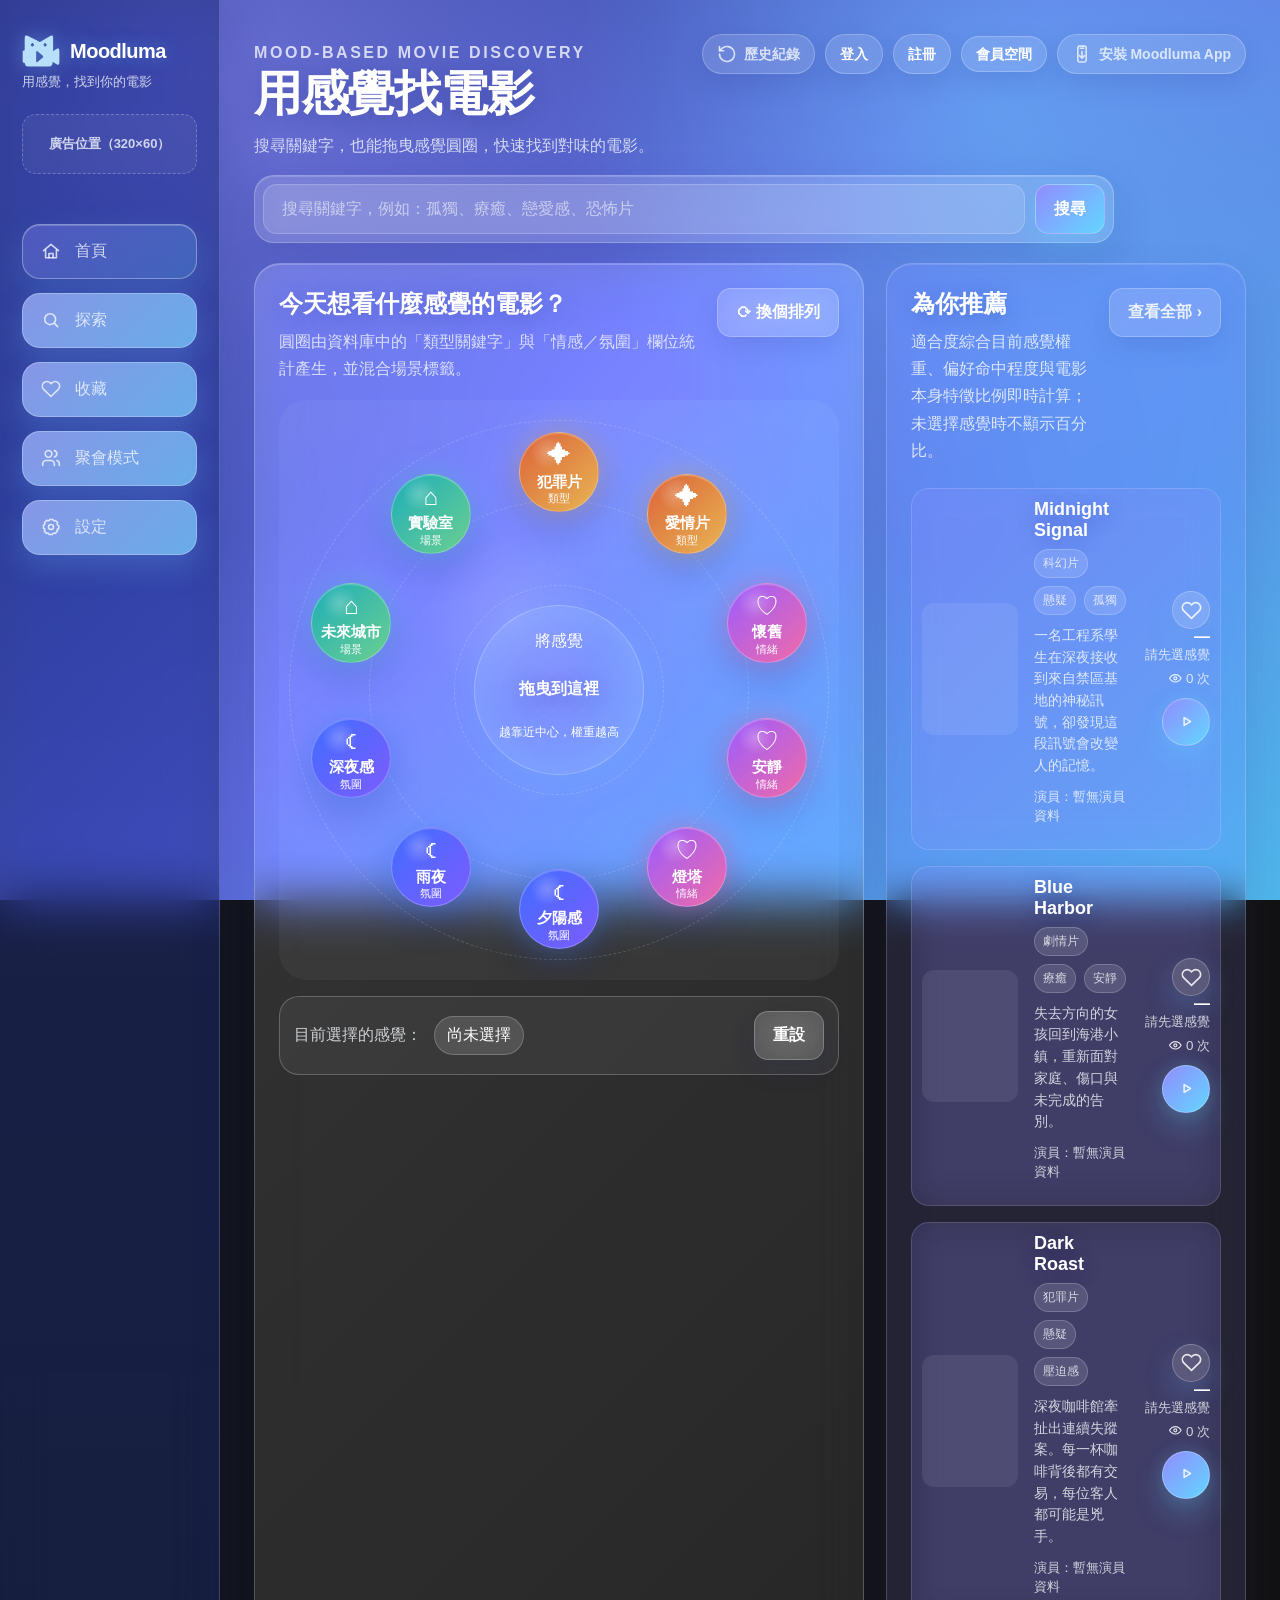
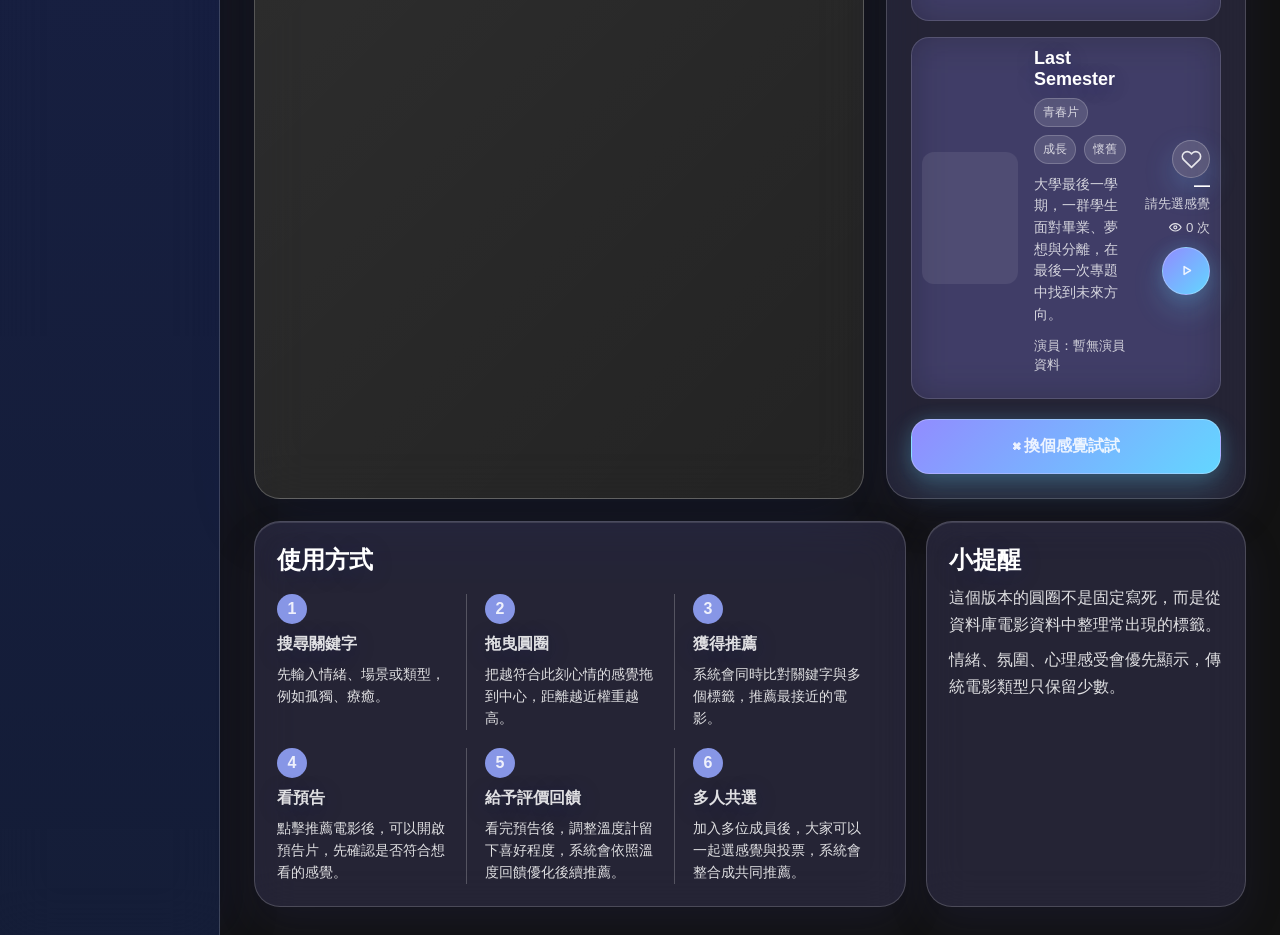
==== index.html @ ca7fd43e "修正介面圖示與樣式" ====
<!DOCTYPE html>
<html lang="zh-TW">

<head>
  <meta charset="UTF-8" />
  <meta name="viewport" content="width=device-width, initial-scale=1.0, viewport-fit=cover" />
  <title>用感覺找電影｜Moodluma</title>
  <link rel="stylesheet" href="style.css" />
  <link rel="icon" type="image/png" href="moodluma-icon.png">
  <link rel="manifest" href="manifest.json">
<meta name="theme-color" content="#5669D7">
<link rel="apple-touch-icon" sizes="180x180" href="apple-touch-icon.png">
<meta name="apple-mobile-web-app-capable" content="yes">
<meta name="apple-mobile-web-app-status-bar-style" content="black-translucent">
<meta name="apple-mobile-web-app-title" content="Moodluma">
</head>

<body>
  <div class="app-shell">
    <aside class="sidebar">
      <div class="brand">
        <div class="brand-row">
          <img class="brand-logo" src="moodluma-icon.png" alt="Moodluma logo">
          <h1>Moodluma</h1>
        </div>
        <p>用感覺，找到你的電影</p>
        <div class="ad-banner">
    <span>廣告位置（320×60）</span>
</div>
      </div>

<button
    id="menuToggle"
    class="menu-toggle"
    type="button"
    aria-label="開啟功能選單"
    aria-expanded="false">
    <svg class="ui-icon menu-icon-open" viewBox="0 0 24 24" aria-hidden="true"><path d="M4 7h16M4 12h16M4 17h16"/></svg>
    <svg class="ui-icon menu-icon-close" viewBox="0 0 24 24" aria-hidden="true"><path d="M6 6l12 12M18 6 6 18"/></svg>
</button>

      <nav class="side-nav">
        <button id="navHome" class="nav-btn active" data-target="page-home" type="button"><span class="nav-icon"><svg class="ui-icon" viewBox="0 0 24 24" aria-hidden="true"><path d="M3 11.5 12 4l9 7.5"/><path d="M5.5 10.5V20h13v-9.5"/><path d="M9.5 20v-5h5v5"/></svg></span><span>首頁</span></button>
        <button id="navExplore" class="nav-btn" data-target="page-explore" type="button"><span class="nav-icon"><svg class="ui-icon" viewBox="0 0 24 24" aria-hidden="true"><circle cx="11" cy="11" r="6.5"/><path d="m16 16 4 4"/></svg></span><span>探索</span></button>
        <button id="navFavorites" class="nav-btn" data-target="page-collection" type="button"><span class="nav-icon"><svg class="ui-icon" viewBox="0 0 24 24" aria-hidden="true"><path d="M20.8 4.6a5.5 5.5 0 0 0-7.8 0L12 5.6l-1-1a5.5 5.5 0 0 0-7.8 7.8L12 21l8.8-8.6a5.5 5.5 0 0 0 0-7.8Z"/></svg></span><span>收藏</span></button>
        <button id="navGroup" class="nav-btn" data-target="page-party" type="button"><span class="nav-icon"><svg class="ui-icon" viewBox="0 0 24 24" aria-hidden="true"><path d="M16 21v-2a4 4 0 0 0-4-4H6a4 4 0 0 0-4 4v2"/><circle cx="9" cy="7" r="4"/><path d="M22 21v-2a4 4 0 0 0-3-3.87M16 3.13a4 4 0 0 1 0 7.75"/></svg></span><span>聚會模式</span></button>
        <button id="navSettings" class="nav-btn" data-target="page-settings" type="button"><span class="nav-icon"><svg class="ui-icon" viewBox="0 0 24 24" aria-hidden="true"><circle cx="12" cy="12" r="3"/><path d="M19.4 15a1.7 1.7 0 0 0 .34 1.88l.06.06-2.83 2.83-.06-.06A1.7 1.7 0 0 0 15 19.4a1.7 1.7 0 0 0-1 .6 1.7 1.7 0 0 0-.4 1.1V21h-4v-.1A1.7 1.7 0 0 0 8.6 19.4a1.7 1.7 0 0 0-1.88.34l-.06.06-2.83-2.83.06-.06A1.7 1.7 0 0 0 4.6 15a1.7 1.7 0 0 0-.6-1 1.7 1.7 0 0 0-1.1-.4H3v-4h.1A1.7 1.7 0 0 0 4.6 8.6a1.7 1.7 0 0 0-.34-1.88l-.06-.06 2.83-2.83.06.06A1.7 1.7 0 0 0 9 4.6a1.7 1.7 0 0 0 1-.6 1.7 1.7 0 0 0 .4-1.1V3h4v.1A1.7 1.7 0 0 0 15.4 4.6a1.7 1.7 0 0 0 1.88-.34l.06-.06 2.83 2.83-.06.06A1.7 1.7 0 0 0 19.4 9c.16.37.4.7.72.96.3.25.69.39 1.08.4h.1v4h-.1a1.7 1.7 0 0 0-1.8.64Z"/></svg></span><span>設定</span></button>
      </nav>
    </aside>

    <main class="main">
      
      <div id="page-home" class="page-view active">
        <header class="topbar">
          <div>
            <p class="eyebrow">Mood-based Movie Discovery</p>
            <h2>用感覺找電影</h2>
            <p>搜尋關鍵字，也能拖曳感覺圓圈，快速找到對味的電影。</p>
          </div>

          <div class="top-actions">
            <button id="historyBtn" type="button"><span class="icon-label"><svg class="ui-icon" viewBox="0 0 24 24" aria-hidden="true"><path d="M3 12a9 9 0 1 0 3-6.7L3 8"/><path d="M3 3v5h5"/></svg><span>歷史紀錄</span></span></button>
            <button id="loginBtn" type="button">登入</button>
            <button id="registerBtn" type="button">註冊</button>
            <button id="memberSpaceBtn" class="user-btn" type="button">會員空間</button>
            <button id="installAppBtn" class="install-btn" type="button"><span class="icon-label"><svg class="ui-icon" viewBox="0 0 24 24" aria-hidden="true"><rect x="7" y="2.5" width="10" height="19" rx="2"/><path d="M10 5h4M12 17V9M9 14l3 3 3-3"/></svg><span>安裝 Moodluma App</span></span></button>
          </div>
        </header>

        <section class="search-panel">
          <div class="search-box">
            <input id="searchInput" type="text" placeholder="搜尋關鍵字，例如：孤獨、療癒、戀愛感、恐怖片" />
            <button id="searchBtn">搜尋</button>
          </div>
          <p id="dbStatus" class="db-status" style="display: none;"></p>
        </section>

        <section class="hero-layout">
          <section class="mood-stage-card">
            <div class="stage-head">
              <div>
                <h3>今天想看什麼感覺的電影？</h3>
                <p>圓圈由資料庫中的「類型關鍵字」與「情感／氛圍」欄位統計產生，並混合場景標籤。</p>
              </div>
              <button id="shuffleBtn">⟳ 換個排列</button>
            </div>

            <div class="mood-stage" id="moodStage">
              <div class="orbit orbit-1"></div>
              <div class="orbit orbit-2"></div>
              <div class="orbit orbit-3"></div>

              <div class="drop-zone" id="dropZone">
                <span>將感覺</span>
                <strong>拖曳到這裡</strong>
                <small>越靠近中心，權重越高</small>
              </div>
            </div>

            <div class="selected-row">
              <span>目前選擇的感覺：</span>
              <div id="selectedTags" class="selected-tags"></div>
              <button id="resetBtn">重設</button>
            </div>
          </section>

          <aside class="recommend-card">
            <div class="recommend-head">
              <div>
                <h3>為你推薦</h3>
                <p>適合度綜合目前感覺權重、偏好命中程度與電影本身特徵比例即時計算；未選擇感覺時不顯示百分比。</p>
              </div>
              <button id="viewAllBtn">查看全部 ›</button>
            </div>

            <div id="recommendList" class="recommend-list"></div>

            <button id="rerollBtn" class="wide-btn">⌘ 換個感覺試試</button>
          </aside>
        </section>

        <section class="info-row">
          <article class="how-card wide">
            <h3>使用方式</h3>
            <div class="steps">
              <div>
                <b>1</b>
                <h4>搜尋關鍵字</h4>
                <p>先輸入情緒、場景或類型，例如孤獨、療癒。</p>
              </div>
              <div>
                <b>2</b>
                <h4>拖曳圓圈</h4>
                <p>把越符合此刻心情的感覺拖到中心，距離越近權重越高。</p>
              </div>
              <div>
                <b>3</b>
                <h4>獲得推薦</h4>
                <p>系統會同時比對關鍵字與多個標籤，推薦最接近的電影。</p>
              </div>
              <div>
                <b>4</b>
                <h4>看預告</h4>
                <p>點擊推薦電影後，可以開啟預告片，先確認是否符合想看的感覺。</p>
              </div>
              <div>
                <b>5</b>
                <h4>給予評價回饋</h4>
                <p>看完預告後，調整溫度計留下喜好程度，系統會依照溫度回饋優化後續推薦。</p>
              </div>
              <div>
                <b>6</b>
                <h4>多人共選</h4>
                <p>加入多位成員後，大家可以一起選感覺與投票，系統會整合成共同推薦。</p>
              </div>
            </div>
          </article>

          <article class="hint-card">
            <h3>小提醒</h3>
            <p>這個版本的圓圈不是固定寫死，而是從資料庫電影資料中整理常出現的標籤。</p>
            <p>情緒、氛圍、心理感受會優先顯示，傳統電影類型只保留少數。</p>
          </article>
        </section>
      </div>

      <div id="page-explore" class="page-view">
        <header class="topbar" style="align-items: center;">
          <div>
            <p class="eyebrow">Explore Movies</p>
            <h2>探索電影</h2>
            <p>依照類型、情緒與場景快速找到適合你的電影。</p>
          </div>
          
          <div class="explore-search-box">
            <input id="exploreSearchInput" type="text" placeholder="搜尋電影、情緒、演員或導演..." />
            <button id="exploreSearchBtn">🔍</button>
          </div>
        </header>

        <div class="explore-content">
          <section class="explore-section">
            <h3>熱門分類</h3>
            <div class="category-grid">
              <button class="cat-btn" style="--c: #406dff;"><span class="icon"><svg class="ui-icon" viewBox="0 0 24 24" aria-hidden="true"><circle cx="12" cy="12" r="9"/><path d="M8.5 10h.01M15.5 10h.01M8 14c1.2 1.4 2.5 2 4 2s2.8-.6 4-2"/></svg></span>喜劇</button>
              <button class="cat-btn" style="--c: #f06ba7;"><span class="icon"><svg class="ui-icon" viewBox="0 0 24 24" aria-hidden="true"><path d="M20.8 4.6a5.5 5.5 0 0 0-7.8 0L12 5.6l-1-1a5.5 5.5 0 0 0-7.8 7.8L12 21l8.8-8.6a5.5 5.5 0 0 0 0-7.8Z"/></svg></span>愛情</button>
              <button class="cat-btn" style="--c: #ff8c42;"><span class="icon"><svg class="ui-icon" viewBox="0 0 24 24" aria-hidden="true"><path d="M12 3 2.5 20h19L12 3Z"/><path d="M12 9v4M12 17h.01"/></svg></span>驚悚</button>
              <button class="cat-btn" style="--c: #4f8cff;"><span class="icon"><svg class="ui-icon" viewBox="0 0 24 24" aria-hidden="true"><circle cx="12" cy="12" r="4"/><path d="M3 15c3.2 2.3 8.4 2 13-.6 4.5-2.6 6.7-6.3 5-8.5-1.3-1.8-4.8-1.6-8.5.2"/></svg></span>科幻</button>
              <button class="cat-btn" style="--c: #e8b553;"><span class="icon"><svg class="ui-icon" viewBox="0 0 24 24" aria-hidden="true"><path d="m13 2-8 12h6l-1 8 9-13h-6l0-7Z"/></svg></span>動作</button>
              <button class="cat-btn" style="--c: #57d3da;"><span class="icon"><svg class="ui-icon" viewBox="0 0 24 24" aria-hidden="true"><path d="m4 20 4.5-1 10-10-3.5-3.5-10 10L4 20Z"/><path d="m13.5 7 3.5 3.5"/></svg></span>動畫</button>
              <button class="cat-btn" style="--c: #7d5cff;"><span class="icon"><svg class="ui-icon" viewBox="0 0 24 24" aria-hidden="true"><path d="M4 7c2-1 4-1 6 0v6c0 3-2 5-5 6-3-1-5-3-5-6V8l4-1ZM14 6c2-1 4-1 6 0l4 1v5c0 3-2 5-5 6-2.3-.8-4-2.2-4.7-4"/><path d="M3 11h2M6.5 11h2M17 10h2M20.5 10h2"/></svg></span>劇情</button>
              <button class="cat-btn" style="--c: #2c6cf8;"><span class="icon"><svg class="ui-icon" viewBox="0 0 24 24" aria-hidden="true"><circle cx="11" cy="11" r="6.5"/><path d="m16 16 4 4"/></svg></span>懸疑</button>
              <button class="cat-btn" style="--c: #9b5cff;"><span class="icon"><svg class="ui-icon" viewBox="0 0 24 24" aria-hidden="true"><path d="M5 20V10a7 7 0 0 1 14 0v10l-2-1.5L15 20l-3-1.5L9 20l-2-1.5L5 20Z"/><path d="M9 11h.01M15 11h.01"/></svg></span>恐怖</button>
              <button class="cat-btn" style="--c: #53657d;"><span class="icon"><svg class="ui-icon" viewBox="0 0 24 24" aria-hidden="true"><path d="m12 3 3 2 3.5-.5.5 3.5 2 3-2 3-.5 3.5-3.5-.5-3 2-3-2-3.5.5L5 14l-2-3 2-3 .5-3.5L9 5l3-2Z"/><circle cx="12" cy="11" r="2.5"/></svg></span>犯罪</button>
              <button class="cat-btn" style="--c: #35c6b0;"><span class="icon"><svg class="ui-icon" viewBox="0 0 24 24" aria-hidden="true"><circle cx="12" cy="12" r="9"/><path d="m15.5 8.5-2 5-5 2 2-5 5-2Z"/></svg></span>冒險</button>
              <button class="cat-btn" style="--c: #b45cff;"><span class="icon"><svg class="ui-icon" viewBox="0 0 24 24" aria-hidden="true"><path d="m12 3 2.7 5.5 6.1.9-4.4 4.3 1 6.1-5.4-2.9-5.4 2.9 1-6.1-4.4-4.3 6.1-.9L12 3Z"/></svg></span>奇幻</button>
              <button class="cat-btn" style="--c: #ef8fb1;"><span class="icon"><svg class="ui-icon" viewBox="0 0 24 24" aria-hidden="true"><path d="M16 21v-2a4 4 0 0 0-4-4H6a4 4 0 0 0-4 4v2"/><circle cx="9" cy="7" r="4"/><path d="M22 21v-2a4 4 0 0 0-3-3.87M16 3.13a4 4 0 0 1 0 7.75"/></svg></span>家庭</button>
              <button class="cat-btn" style="--c: #b36a45;"><span class="icon"><svg class="ui-icon" viewBox="0 0 24 24" aria-hidden="true"><path d="M12 3 5 6v5c0 4.5 2.8 7.8 7 10 4.2-2.2 7-5.5 7-10V6l-7-3Z"/><path d="M12 7v10M8 12h8"/></svg></span>戰爭</button>
              <button class="cat-btn" style="--c: #c59a56;"><span class="icon"><svg class="ui-icon" viewBox="0 0 24 24" aria-hidden="true"><path d="M3 9h18M5 9V7l7-4 7 4v2M5 20h14M7 9v8M11 9v8M15 9v8M19 9v8"/></svg></span>歷史</button>
              <button class="cat-btn" style="--c: #ea6fcb;"><span class="icon"><svg class="ui-icon" viewBox="0 0 24 24" aria-hidden="true"><path d="M9 18V6l10-2v12"/><circle cx="6.5" cy="18" r="2.5"/><circle cx="16.5" cy="16" r="2.5"/></svg></span>音樂</button>
            </div>
          </section>

          <section class="explore-section">
            <h3>今日推薦探索</h3>
            <div class="tag-pills">
              <button>😌 想放鬆一下</button>
              <button>😭 想哭一場</button>
              <button>⚡ 想看刺激的</button>
              <button>🌧️ 適合下雨天</button>
              <button>🌙 適合睡前看</button>
              <button>👥 適合跟朋友一起看</button>
            </div>
          </section>

          <section class="explore-section">
            <h3>探索結果</h3>
            <div id="exploreResultList" class="recommend-list">
               <div class="empty-state">點擊上方的分類或標籤，馬上開始探索電影！</div>
            </div>
          </section>
        </div>
      </div>

      <div id="page-collection" class="page-view">
        <header class="topbar" style="align-items: center; justify-content: space-between;">
          <div>
            <p class="eyebrow">My Collection</p>
            <h2>我的收藏</h2>
            <p>這裡會保存你喜歡、想看或之後再看的電影。</p>
          </div>
          <button class="add-collection-btn">＋ 新增收藏</button>
        </header>

        <div class="collection-content">
          <div class="collection-tabs">
            <button class="tab-btn active">全部收藏</button>
            <button class="tab-btn">想看</button>
            <button class="tab-btn">已看過</button>
            <button class="tab-btn">最喜歡</button>
            <button class="tab-btn">稍後觀看</button>
          </div>

          <div id="collectionList" class="explore-result-grid">
            </div>

          <div id="collectionEmpty" class="collection-empty" style="display: none;">
            <div class="empty-icon">♡</div>
            <h3>目前還沒有收藏電影</h3>
            <p>去探索頁找找今天適合你的電影吧！</p>
            <button id="goExploreBtn" class="primary-btn">前往探索</button>
          </div>
        </div>
      </div>

      <div id="page-party" class="page-view">
        <header class="topbar">
          <div>
            <p class="eyebrow">Group Movie Night</p>
            <h2>多人一起選電影</h2>
            <p>加入成員後，每個人選擇自己的感覺，系統會整理出最適合大家的電影。</p>
          </div>
        </header>
        
        <section class="group-panel">
          <div class="group-head">
            <div>
              <h3>加入成員</h3>
            </div>
            <div class="room-box">
              <span>目前房間代碼</span>
              <strong id="roomCode">ROOM----</strong>
              <button id="newRoomBtn" class="room-small-btn" type="button">產生新房間</button>
            </div>
          </div>

          <div class="group-controls">
            <input id="memberNameInput" type="text" placeholder="請輸入成員名稱，例如：小明" />
            <button id="addMemberBtn">＋ 加入成員</button>
            <button id="groupModeBtn">開啟多人模式</button>
          </div>

          <div class="join-room-box">
            <input id="joinRoomInput" type="text" placeholder="輸入房間代碼，例如：ROOM-4821" />
            <button id="joinRoomBtn" type="button">加入房間</button>
          </div>

          <div class="role-select-panel">
            <div class="role-select-head">
              <h3>選擇角色</h3>
              <p>先點選成員，再點選想套用的角色。</p>
            </div>

            <div class="role-list" id="roleList">
              <button class="role-option" type="button" data-role="role-1">
                <img src="roles/role-1.png" alt="角色 1">
                <span>角色 1</span>
              </button>

              <button class="role-option" type="button" data-role="role-2">
                <img src="roles/role-2.png" alt="角色 2">
                <span>角色 2</span>
              </button>

              <button class="role-option" type="button" data-role="role-3">
                <img src="roles/role-3.png" alt="角色 3">
                <span>角色 3</span>
              </button>

              <button class="role-option" type="button" data-role="role-4">
                <img src="roles/role-4.png" alt="角色 4">
                <span>角色 4</span>
              </button>

              <button class="role-option" type="button" data-role="role-5">
                <img src="roles/role-5.png" alt="角色 5">
                <span>角色 5</span>
              </button>
            </div>
          </div>

          <div id="memberList" class="member-list"></div>

          <div class="group-summary">
            <div>
              <h4>共同感覺</h4>
              <p>系統會把每位成員選到的標籤加總，找出大家最接近的共同心情。</p>
            </div>
            <div id="groupTags" class="group-tags"></div>
          </div>
        </section>
      </div>

      <div id="page-settings" class="page-view">
        <header class="topbar">
          <div>
            <h2>設定</h2>
            <p>調整你的使用偏好，讓推薦結果更符合你。</p>
          </div>
        </header>

        <div class="settings-grid">
          <div class="settings-col">
            <div class="settings-panel">
              <h3>外觀設定</h3>
              <div class="set-row">
                <span class="setting-label"><svg class="ui-icon" viewBox="0 0 24 24" aria-hidden="true"><path d="M20.5 14.5A8 8 0 0 1 9.5 3.5 8.5 8.5 0 1 0 20.5 14.5Z"/></svg><span>深色模式</span></span>
                <label class="toggle-switch"><input type="checkbox" id="setThemeDark"><span class="slider"></span></label>
              </div>
              <div class="set-row">
                <span class="setting-label"><svg class="ui-icon" viewBox="0 0 24 24" aria-hidden="true"><path d="m12 3 1.3 3.7L17 8l-3.7 1.3L12 13l-1.3-3.7L7 8l3.7-1.3L12 3ZM5 14l.9 2.1L8 17l-2.1.9L5 20l-.9-2.1L2 17l2.1-.9L5 14ZM19 13l.9 2.1L22 16l-2.1.9L19 19l-.9-2.1L16 16l2.1-.9L19 13Z"/></svg><span>動效與轉場</span></span>
                <label class="toggle-switch"><input type="checkbox" id="setAnim"><span class="slider"></span></label>
              </div>
              <div class="set-row-col">
                <span class="setting-label" style="margin-bottom: 12px; display: flex;"><svg class="ui-icon" viewBox="0 0 24 24" aria-hidden="true"><rect x="3" y="5" width="14" height="14" rx="2"/><path d="M7 5V3h14v14h-4"/></svg><span>卡片顯示大小</span></span>
                <div class="segmented-control">
                  <button class="seg-btn" data-val="小">小</button>
                  <button class="seg-btn" data-val="中">中</button>
                  <button class="seg-btn" data-val="大">大</button>
                </div>
              </div>
            </div>

            <div class="settings-panel">
              <h3>資料設定</h3>
              <button class="list-btn" id="clearCollectionBtn"><span>清除收藏資料</span> <span class="arrow">›</span></button>
              <button class="list-btn" id="resetAllDataBtn"><span style="color:#ff4a4a;">重置所有設定</span> <span class="arrow">›</span></button>
            </div>
          </div>

          <div class="settings-col">
            <div class="settings-panel">
              <h3>推薦偏好</h3>
              <div class="set-row">
                <span>優先推薦熱門電影 <small class="setting-note">依資料庫瀏覽數與本站瀏覽紀錄排序</small></span>
                <label class="toggle-switch"><input type="checkbox" id="setPrefPop"><span class="slider"></span></label>
              </div>
              <div class="set-row">
                <span>優先推薦冷門好片 <small class="setting-note">降低熱門度排序權重</small></span>
                <label class="toggle-switch"><input type="checkbox" id="setPrefNiche"><span class="slider"></span></label>
              </div>
              <div class="set-row">
                <span>排除恐怖片</span>
                <label class="toggle-switch"><input type="checkbox" id="setNoHorror"><span class="slider"></span></label>
              </div>
              <div class="set-row">
                <span>排除悲劇</span>
                <label class="toggle-switch"><input type="checkbox" id="setNoSad"><span class="slider"></span></label>
              </div>
            </div>

            <div class="settings-panel about-panel">
              <h3>關於 Moodluma</h3>
              <div style="display: flex; gap: 16px; align-items: center; margin-top: 12px;">
                <p style="color: var(--muted); font-size: 13px; line-height: 1.6; margin: 0; flex: 1;">
                  Moodluma 會根據使用者選擇的情緒、氛圍與電影標籤，推薦更適合當下心情的電影。
                </p>
                <div class="about-icon"><svg class="ui-icon" viewBox="0 0 24 24" aria-hidden="true"><rect x="3" y="5" width="18" height="14" rx="2"/><path d="M7 5v14M17 5v14M3 9h4M17 9h4M3 15h4M17 15h4"/></svg><svg class="ui-icon" viewBox="0 0 24 24" aria-hidden="true"><path d="m9 7 8 5-8 5V7Z"/></svg></div>
              </div>
            </div>
          </div>
        </div>

        <button class="save-settings-btn" id="saveSettingsBtn">儲存設定</button>
      </div>

    </main>
  </div>


  <div class="auth-modal" id="authModal" aria-hidden="true">
    <div class="modal-backdrop" id="authBackdrop"></div>
    <div class="auth-panel">
      <button class="modal-close" id="authClose" type="button">×</button>
      <p class="modal-label">Member</p>
      <h2 id="authTitle">會員登入</h2>
      <div class="auth-tabs">
        <button id="authLoginTab" class="active" type="button">登入</button>
        <button id="authRegisterTab" type="button">註冊</button>
      </div>
      <div class="auth-form">
        <label>
          <span>帳號</span>
          <input id="authUsername" type="text" autocomplete="username" placeholder="請輸入帳號">
        </label>
        <label id="authEmailWrap">
          <span>Email</span>
          <input id="authEmail" type="email" autocomplete="email" placeholder="請輸入 Email">
        </label>
        <label>
          <span>密碼</span>
          <input id="authPassword" type="password" autocomplete="current-password" placeholder="請輸入密碼">
        </label>
        <button id="authSubmit" class="wide-btn" type="button">登入</button>
        <button id="forgotPasswordBtn" class="forgot-password-btn" type="button">忘記密碼？</button>
        <p id="authMessage" class="auth-message"></p>
      </div>
    </div>
  </div>

  <div class="auth-modal forgot-modal" id="forgotPasswordModal" aria-hidden="true">
    <div class="modal-backdrop" id="forgotPasswordBackdrop"></div>
    <div class="auth-panel forgot-password-panel">
      <button class="modal-close" id="forgotPasswordClose" type="button" aria-label="關閉重設密碼視窗">×</button>
      <p class="modal-label">Password Reset</p>
      <h2>重設密碼</h2>
      <p class="auth-desc">請輸入註冊時使用的帳號與 Email，核對成功後即可設定新密碼。</p>
      <div class="auth-form">
        <label>
          <span><b class="required-mark">*</b> 帳號</span>
          <input id="resetUsername" type="text" autocomplete="username" placeholder="請輸入註冊帳號">
        </label>
        <label>
          <span><b class="required-mark">*</b> 註冊 Email</span>
          <input id="resetEmail" type="email" autocomplete="email" placeholder="請輸入註冊 Email">
        </label>
        <label>
          <span><b class="required-mark">*</b> 新密碼</span>
          <input id="resetNewPassword" type="password" autocomplete="new-password" placeholder="至少 6 個字元">
        </label>
        <label>
          <span><b class="required-mark">*</b> 確認新密碼</span>
          <input id="resetConfirmPassword" type="password" autocomplete="new-password" placeholder="再次輸入新密碼">
        </label>
        <button id="resetPasswordSubmit" class="wide-btn" type="button">確認重設密碼</button>
        <button id="backToLoginBtn" class="forgot-password-btn" type="button">返回登入</button>
        <p id="resetPasswordMessage" class="auth-message" aria-live="polite"></p>
      </div>
    </div>
  </div>

  <div class="library-modal" id="libraryModal" aria-hidden="true">
    <div class="modal-backdrop" id="libraryBackdrop"></div>
    <div class="library-panel">
      <button class="modal-close" id="libraryClose" type="button">×</button>
      <div class="library-head">
        <div>
          <p class="modal-label" id="libraryLabel">Library</p>
          <h2 id="libraryTitle">收藏</h2>
          <p id="libraryDesc">點擊電影卡片可以再次打開詳細資料。</p>
        </div>
        <button id="libraryClearBtn" class="detail-btn" type="button">清空紀錄</button>
      </div>
      <div id="libraryList" class="library-list"></div>
    </div>
  </div>

  <div class="member-modal" id="memberModal" aria-hidden="true">
    <div class="modal-backdrop" id="memberBackdrop"></div>
    <div class="member-panel">
      <button class="modal-close" id="memberClose" type="button">×</button>
      <p class="modal-label">Member Space</p>
      <h2>會員空間</h2>
      <p id="memberWelcome" class="auth-desc">尚未登入。</p>
      <div class="member-stats">
        <button id="memberHistoryBtn" type="button">
          <strong id="memberHistoryCount">0</strong>
          <span>歷史紀錄</span>
        </button>
        <button id="memberFavoriteBtn" type="button">
          <strong id="memberFavoriteCount">0</strong>
          <span>收藏電影</span>
        </button>
      </div>
      <div class="member-actions-row">
        <button id="memberLoginFromSpace" class="detail-btn" type="button">登入 / 註冊</button>
        <button id="logoutBtn" class="detail-btn danger" type="button">登出</button>
      </div>
    </div>
  </div>

  <div class="movie-modal" id="movieModal" aria-hidden="true">
    <div class="modal-backdrop" id="modalBackdrop"></div>
    <div class="modal-panel">
      <button class="modal-close" id="modalClose">×</button>
      <div class="modal-cover" id="modalCover"></div>
      <div class="modal-content">
        <p class="modal-label">Movie Detail</p>
        <h2 id="modalTitle">電影名稱</h2>
        <div id="modalMeta" class="modal-meta"></div>
        <p id="modalDesc">電影簡介</p>
        <div class="modal-actions">
          <a id="trailerLink" class="play-btn" target="_blank" rel="noopener"><span class="icon-label"><svg class="ui-icon" viewBox="0 0 24 24" aria-hidden="true"><path d="m9 7 8 5-8 5V7Z"/></svg><span>開啟預告片</span></span></a>
          <button class="detail-btn" id="favoriteBtn" type="button">♡ 加入收藏</button>
          <button class="detail-btn" id="modalViewCount" type="button"><span class="icon-label"><svg class="ui-icon" viewBox="0 0 24 24" aria-hidden="true"><path d="M2.5 12s3.5-6 9.5-6 9.5 6 9.5 6-3.5 6-9.5 6-9.5-6-9.5-6Z"/><circle cx="12" cy="12" r="2.5"/></svg><span>0 次瀏覽</span></span></button>
        </div>

        <div class="feedback-box">
          <div>
            <h3>看完預告後，你覺得？</h3>
            <p>調整溫度計來留下評價，越高溫代表越好評。</p>
          </div>

          <div class="feedback-temperature">
            <div class="temp-meter">
              <div class="temp-meter-head">
                <span>低溫</span>
                <strong id="feedbackTemperatureValue">50°</strong>
                <span>高溫</span>
              </div>

              <div class="temp-track">
                <div id="feedbackTempFill" class="temp-fill"></div>
              </div>

              <input id="feedbackTemperature" type="range" min="0" max="100" value="50">
            </div>

            <button id="submitTempFeedback" class="temp-submit-btn" type="button">
              送出評價
            </button>
          </div>
          <p id="feedbackStatus" class="feedback-status">尚未評分</p>
          </div>
        </div>
      </div>
    </div>
  </div>

  <div class="movie-modal" id="collectionModal" aria-hidden="true" style="z-index: 2000;">
    <div class="modal-backdrop" id="colBackdrop"></div>
    <div class="modal-panel collection-modal-panel">
      <button class="modal-close" id="colClose">×</button>
      <h3>加入收藏</h3>
      <p>這部電影屬於哪種感覺？</p>
      <div class="col-options">
        <button class="col-opt-btn" data-type="想看">想看</button>
        <button class="col-opt-btn" data-type="已看過">已看過</button>
        <button class="col-opt-btn" data-type="最喜歡">最喜歡</button>
        <button class="col-opt-btn" data-type="稍後觀看">稍後觀看</button>
      </div>
    </div>
  </div>

  <script src="app.js"></script>
</body>

</html>
---- style.css ----
:root {
  --bg-1: #060817;
  --bg-2: #111226;
  --card: rgba(20, 22, 42, 0.72);
  --card-2: rgba(34, 30, 54, 0.72);
  --line: rgba(216, 214, 255, 0.14);
  --text: #f7f2ff;
  --muted: #bdb6d4;
  --soft: #8c85a8;
  --pink: #69ACEA;
  --violet: #8796E6;
  --blue: #8796E6;
  --teal: #69ACEA;
  --gold: #e8b553;
  --orange: #ed7a42;
  --green: #71d37c;
  --mood-blue: #8796E6;
  --mood-cyan: #69ACEA;  
  --accent: #8796E6;
  --accent-2: #69ACEA;
  --primary: #8796E6;
  --secondary: #69ACEA;
}

* {
  box-sizing: border-box;
}

body {
  margin: 0;
  min-height: 100vh;
  color: var(--text);
  font-family: Arial, "Noto Sans TC", sans-serif;
  background:
    radial-gradient(circle at 30% 18%, rgba(135, 150, 230, 0.24), transparent 34%),
    radial-gradient(circle at 80% 30%, rgba(105, 172, 234, 0.16), transparent 30%),
    radial-gradient(circle at 50% 88%, rgba(87, 211, 218, 0.12), transparent 30%),
    linear-gradient(135deg, #050711 0%, #0b1024 50%, #080813 100%);
  overflow-x: hidden;
}

button,
input {
  font: inherit;
}

button {
  cursor: pointer;
}

.app-shell {
  display: grid;
  grid-template-columns: 220px 1fr;
  min-height: 100vh;
}

.sidebar {
  padding: 32px 22px;
  border-right: 1px solid var(--line);
  background: rgba(7, 8, 20, 0.62);
  backdrop-filter: blur(16px);
}

.brand {
  display: flex;
  gap: 14px;
  align-items: center;
  margin-bottom: 44px;
}

.brand-icon {
  width: 42px;
  height: 42px;
  display: grid;
  place-items: center;
  font-size: 28px;
}

.brand h1 {
  margin: 0;
  font-size: 27px;
  letter-spacing: -0.7px;
  background: linear-gradient(135deg, #ffd1c8, #69ACEA, #8796E6);
  -webkit-background-clip: text;
  color: transparent;
}

.brand p {
  margin: 4px 0 0;
  color: var(--muted);
  font-size: 13px;
}

.side-nav {
  display: grid;
  gap: 14px;
}

.side-nav button {
  display: flex;
  gap: 14px;
  align-items: center;
  padding: 16px 18px;
  border: 1px solid transparent;
  border-radius: 18px;
  background: transparent;
  color: var(--muted);
  text-align: left;
}

.side-nav button.active,
.side-nav button:hover {
  background: linear-gradient(135deg, rgba(105, 172, 234, 0.18), rgba(255, 209, 200, 0.08));
  border-color: rgba(255, 209, 200, 0.16);
  color: var(--text);
  box-shadow: 0 18px 44px rgba(105, 172, 234, 0.12);
}

.main {
  padding: 34px 34px 28px;
}

.topbar {
  display: flex;
  align-items: flex-start;
  justify-content: space-between;
  gap: 24px;
  margin-bottom: 18px;
}

.eyebrow {
  margin: 0 0 8px;
  color: #B7C3FF;
  letter-spacing: 1.8px;
  text-transform: uppercase;
  font-size: 12px;
  font-weight: 800;
}

.topbar h2 {
  margin: 0;
  font-size: clamp(32px, 4vw, 48px);
  letter-spacing: -1.5px;
}

.topbar p {
  margin: 10px 0 0;
  color: var(--muted);
  font-size: 16px;
}

.top-actions {
  display: flex;
  align-items: center;
  justify-content: flex-end;
  gap: 10px;
  flex-wrap: wrap;
}

.top-actions button,
.top-actions .user-btn {
  width: auto;
  min-width: auto;
  height: 40px;
  padding: 0 14px;
  display: inline-flex;
  align-items: center;
  justify-content: center;
  border-radius: 999px;
  font-size: 14px;
  font-weight: 700;
  line-height: 1;
  white-space: nowrap;
}

#memberSpaceBtn {
  min-width: 86px;
}

.user-btn {
  width: 44px;
  height: 44px;
  padding: 0;
  font-size: 28px;
}

.search-panel {
  margin-bottom: 20px;
}

.search-box {
  width: min(860px, 100%);
  display: flex;
  gap: 10px;
  padding: 8px;
  border: 1px solid var(--line);
  border-radius: 20px;
  background: rgba(255, 255, 255, 0.06);
  box-shadow: 0 24px 60px rgba(0, 0, 0, 0.24);
}

.search-box input {
  flex: 1;
  min-width: 0;
  border: none;
  outline: none;
  border-radius: 14px;
  background: rgba(7, 10, 26, 0.76);
  color: var(--text);
  padding: 15px 18px;
}

.search-box input::placeholder {
  color: rgba(247, 242, 255, 0.42);
}

.search-box button,
.wide-btn,
#resetBtn,
#shuffleBtn,
#viewAllBtn {
  border: none;
  border-radius: 14px;
  background: linear-gradient(135deg, #8796E6, #69ACEA);
  color: white;
  padding: 13px 18px;
  font-weight: 800;
}

.db-status {
  margin: 10px 4px 0;
  color: var(--soft);
  font-size: 13px;
}

.hero-layout {
  display: grid;
  grid-template-columns: minmax(0, 1.65fr) minmax(360px, 0.85fr);
  gap: 22px;
  align-items: stretch;
}

.mood-stage-card,
.recommend-card,
.how-card,
.hint-card {
  border: 1px solid var(--line);
  border-radius: 26px;
  background:
    linear-gradient(135deg, rgba(255, 255, 255, 0.06), rgba(255, 255, 255, 0.02)),
    rgba(12, 14, 30, 0.72);
  box-shadow: 0 30px 80px rgba(0, 0, 0, 0.24);
  backdrop-filter: blur(18px);
}

.mood-stage-card {
  padding: 24px;
}

.stage-head,
.recommend-head {
  display: flex;
  justify-content: space-between;
  gap: 18px;
  align-items: flex-start;
  margin-bottom: 18px;
}

.stage-head h3,
.recommend-head h3,
.how-card h3,
.hint-card h3 {
  margin: 0;
  font-size: 24px;
}

.stage-head p,
.recommend-head p,
.hint-card p {
  margin: 8px 0 0;
  color: var(--muted);
  line-height: 1.7;
}

#shuffleBtn,
#viewAllBtn {
  background: rgba(255, 255, 255, 0.07);
  border: 1px solid var(--line);
  color: var(--text);
  white-space: nowrap;
}

.mood-stage {
  position: relative;
  min-height: 580px;
  border-radius: 28px;
  overflow: hidden;
  background:
    radial-gradient(circle at 50% 50%, rgba(135, 150, 230, 0.2), transparent 18%),
    radial-gradient(circle at 50% 50%, rgba(135, 150, 230, 0.08), transparent 48%);
}

.orbit {
  position: absolute;
  left: 50%;
  top: 50%;
  border: 1px dashed rgba(190, 181, 255, 0.22);
  border-radius: 50%;
  transform: translate(-50%, -50%);
  pointer-events: none;
}

.orbit-1 {
  width: 210px;
  height: 210px;
}

.orbit-2 {
  width: 380px;
  height: 380px;
}

.orbit-3 {
  width: 540px;
  height: 540px;
}

.drop-zone {
  position: absolute;
  z-index: 5;
  left: 50%;
  top: 50%;
  width: 170px;
  height: 170px;
  transform: translate(-50%, -50%);
  border-radius: 50%;
  display: grid;
  place-items: center;
  text-align: center;
  color: rgba(247, 242, 255, 0.86);
  border: 1px solid rgba(247, 242, 255, 0.14);
  background: radial-gradient(circle, rgba(255, 255, 255, 0.1), rgba(135, 150, 230, 0.08));
  box-shadow: inset 0 0 42px rgba(135, 150, 230, 0.2);
}

.drop-zone span,
.drop-zone strong,
.drop-zone small {
  display: block;
}

.drop-zone strong {
  margin-top: -22px;
}

.drop-zone small {
  margin-top: -34px;
  color: var(--soft);
  font-size: 12px;
}

.mood-bubble {
  position: absolute;
  z-index: 8;
  display: grid;
  place-items: center;
  text-align: center;
  border-radius: 50%;
  color: white;
  user-select: none;
  touch-action: none;
  border: 1px solid rgba(255, 255, 255, 0.18);
  box-shadow:
    0 0 28px var(--glow),
    inset 0 0 30px rgba(255, 255, 255, 0.08);
  background:
    radial-gradient(circle at 35% 24%, rgba(255, 255, 255, 0.24), transparent 22%),
    linear-gradient(135deg, var(--bubble-a), var(--bubble-b));
  transition: transform 0.18s ease, filter 0.18s ease;
}

.mood-bubble:hover {
  filter: brightness(1.15);
  transform: scale(1.04);
}

.mood-bubble.dragging {
  transition: none;
  filter: brightness(1.22);
  z-index: 20;
}

.mood-bubble.selected {
  outline: 3px solid rgba(255, 255, 255, 0.38);
}

.mood-bubble .icon {
  font-size: 24px;
  margin-bottom: 4px;
}

.mood-bubble .tag {
  font-size: 15px;
  font-weight: 900;
}

.mood-bubble .kind {
  font-size: 11px;
  color: rgba(255, 255, 255, 0.72);
  margin-top: 2px;
}

.selected-row {
  margin-top: 16px;
  display: flex;
  align-items: center;
  gap: 12px;
  padding: 14px;
  border: 1px solid var(--line);
  border-radius: 20px;
  background: rgba(255, 255, 255, 0.05);
  flex-wrap: wrap;
}

.selected-row > span {
  color: var(--muted);
}

.selected-tags {
  display: flex;
  gap: 10px;
  flex-wrap: wrap;
  flex: 1;
}

.chip {
  display: inline-flex;
  gap: 8px;
  align-items: center;
  padding: 8px 12px;
  border-radius: 999px;
  background: rgba(135, 150, 230, 0.24);
  color: var(--text);
}

.chip button {
  width: 18px;
  height: 18px;
  border: none;
  border-radius: 50%;
  background: rgba(255, 255, 255, 0.12);
  color: var(--text);
}

#resetBtn {
  background: rgba(255, 255, 255, 0.08);
  border: 1px solid var(--line);
}

.recommend-card {
  padding: 24px;
  min-height: 100%;
}

.recommend-list {
  display: grid;
  gap: 16px;
  margin: 24px 0 20px;
}

.movie-item {
  display: grid;
  grid-template-columns: 96px 1fr auto;
  gap: 16px;
  align-items: center;
  border-radius: 18px;
  padding: 10px;
  background: rgba(255, 255, 255, 0.045);
  border: 1px solid transparent;
  transition: 0.2s ease;
}

.movie-item:hover {
  border-color: rgba(105, 172, 234, 0.28);
  transform: translateY(-2px);
}

.poster {
  width: 96px;
  height: 132px;
  border-radius: 12px;
  background-size: cover;
  background-position: center;
  background-color: rgba(255, 255, 255, 0.08);
}

.movie-item h4 {
  margin: 0 0 8px;
  font-size: 18px;
}

.movie-meta {
  display: flex;
  gap: 8px;
  flex-wrap: wrap;
  margin-bottom: 10px;
}

.movie-meta span {
  padding: 5px 8px;
  border-radius: 999px;
  background: rgba(255, 255, 255, 0.08);
  color: var(--muted);
  font-size: 12px;
}

.movie-desc {
  margin: 0;
  color: var(--muted);
  font-size: 14px;
  line-height: 1.55;
}

.movie-score {
  text-align: right;
  color: #B7C3FF;
  font-weight: 900;
  white-space: nowrap;
}

.movie-score small {
  display: block;
  color: var(--soft);
  font-weight: 400;
  margin-top: 6px;
}

.play-circle {
  width: 48px;
  height: 48px;
  border: none;
  border-radius: 50%;
  background: linear-gradient(135deg, #69ACEA, #8796E6);
  color: white;
  font-size: 18px;
  margin-top: 10px;
}

.wide-btn {
  width: 100%;
  border-radius: 18px;
  padding: 16px;
  background: linear-gradient(135deg, rgba(105, 172, 234, 0.5), rgba(255, 209, 200, 0.18));
}

.info-row {
  display: grid;
  grid-template-columns: 1fr 320px;
  gap: 20px;
  margin-top: 22px;
}

.how-card,
.hint-card {
  padding: 22px;
}

.steps {
  display: grid;
  grid-template-columns: repeat(4, 1fr);
  gap: 18px;
  margin-top: 18px;
}

.steps div {
  border-right: 1px solid var(--line);
  min-height: 120px;
  padding-right: 14px;
}

.steps div:last-child {
  border-right: none;
}

.steps b {
  width: 30px;
  height: 30px;
  display: grid;
  place-items: center;
  border-radius: 50%;
  background: linear-gradient(135deg, #8796E6, #8796E6);
  margin-bottom: 10px;
}

.steps h4 {
  margin: 0 0 8px;
}

.steps p {
  margin: 0;
  color: var(--muted);
  line-height: 1.6;
  font-size: 14px;
}

.movie-modal {
  position: fixed;
  inset: 0;
  z-index: 999;
  display: none;
  align-items: center;
  justify-content: center;
  padding: 24px;
}

.movie-modal.active {
  display: flex;
}

.modal-backdrop {
  position: absolute;
  inset: 0;
  background: rgba(5, 6, 14, 0.72);
  backdrop-filter: blur(10px);
}

.modal-panel {
  position: relative;
  z-index: 2;
  width: min(900px, 94vw);
  min-height: 520px;
  display: grid;
  grid-template-columns: 0.85fr 1.15fr;
  overflow: hidden;
  border-radius: 26px;
  border: 1px solid var(--line);
  background: linear-gradient(135deg, #111226, #1d1b35);
  box-shadow: 0 34px 90px rgba(0, 0, 0, 0.62);
}

.modal-close {
  position: absolute;
  top: 16px;
  right: 16px;
  z-index: 4;
  width: 42px;
  height: 42px;
  border: 1px solid var(--line);
  border-radius: 50%;
  background: rgba(255, 255, 255, 0.08);
  color: var(--text);
  font-size: 28px;
}

.modal-cover {
  min-height: 520px;
  background-size: cover;
  background-position: center;
  position: relative;
}

.modal-cover::after {
  content: "";
  position: absolute;
  inset: 0;
  background: linear-gradient(to right, transparent 45%, rgba(17, 18, 38, 0.9));
}

.modal-content {
  padding: 70px 46px 42px;
  display: flex;
  flex-direction: column;
  justify-content: center;
}

.modal-label {
  margin: 0 0 10px;
  color: var(--pink);
  text-transform: uppercase;
  letter-spacing: 2px;
  font-size: 12px;
  font-weight: 900;
}

.modal-content h2 {
  margin: 0 0 16px;
  font-size: clamp(34px, 5vw, 58px);
  letter-spacing: -1.8px;
}

.modal-meta {
  display: flex;
  gap: 8px;
  flex-wrap: wrap;
  margin-bottom: 22px;
}

.modal-meta span {
  padding: 7px 10px;
  border-radius: 999px;
  background: rgba(255, 255, 255, 0.08);
  color: var(--muted);
  font-size: 13px;
}

#modalDesc {
  color: var(--muted);
  line-height: 1.8;
  font-size: 16px;
}

.modal-actions {
  display: flex;
  gap: 12px;
  margin-top: 24px;
  flex-wrap: wrap;
}

.play-btn,
.detail-btn {
  display: inline-flex;
  align-items: center;
  justify-content: center;
  text-decoration: none;
  border: none;
  border-radius: 14px;
  padding: 13px 18px;
  font-weight: 900;
}

.play-btn {
  background: white;
  color: #111226;
}

.detail-btn {
  background: rgba(255, 255, 255, 0.08);
  color: var(--text);
  border: 1px solid var(--line);
}

.empty-state {
  padding: 26px;
  border-radius: 18px;
  background: rgba(255,255,255,0.05);
  color: var(--muted);
  line-height: 1.7;
}

@media (max-width: 1100px) {
  .app-shell {
    grid-template-columns: 1fr;
  }

  .sidebar {
    position: sticky;
    top: 0;
    z-index: 100;
    padding: 14px 20px;
    display: flex;
    align-items: center;
    justify-content: space-between;
  }

  .brand {
    margin-bottom: 0;
  }

  .side-nav {
    display: flex;
    gap: 8px;
  }

  .side-nav button span {
    display: none;
  }

  .hero-layout,
  .info-row {
    grid-template-columns: 1fr;
  }

  .steps {
    grid-template-columns: repeat(2, 1fr);
  }
}

@media (max-width: 700px) {
  .main {
    padding: 22px 16px;
  }

  .topbar,
  .stage-head,
  .recommend-head {
    flex-direction: column;
  }

  .search-box {
    flex-direction: column;
  }

  .mood-stage {
    min-height: 520px;
  }

  .orbit-3 {
    width: 420px;
    height: 420px;
  }

  .movie-item {
    grid-template-columns: 76px 1fr;
  }

  .movie-score {
    grid-column: 1 / -1;
    text-align: left;
  }

  .poster {
    width: 76px;
    height: 106px;
  }

  .steps {
    grid-template-columns: 1fr;
  }

  .steps div {
    border-right: none;
    border-bottom: 1px solid var(--line);
    padding-bottom: 14px;
  }

  .modal-panel {
    grid-template-columns: 1fr;
    max-height: 88vh;
    overflow: auto;
  }

  .modal-cover {
    min-height: 340px;
  }

  .modal-cover::after {
    background: linear-gradient(to top, rgba(17, 18, 38, 0.9), transparent 65%);
  }

  .modal-content {
    padding: 30px 24px;
  }
}


/* ===== Trailer feedback interaction ===== */
.feedback-box {
  margin-top: 26px;
  padding: 18px;
  border-radius: 18px;
  border: 1px solid var(--line);
  background: rgba(255, 255, 255, 0.06);
}

.feedback-box h3 {
  margin: 0 0 6px;
  font-size: 18px;
}

.feedback-box p {
  margin: 0;
  color: var(--muted);
  line-height: 1.6;
  font-size: 14px;
}

.feedback-actions {
  display: flex;
  gap: 12px;
  margin-top: 14px;
  flex-wrap: wrap;
}

.feedback-btn {
  border: 1px solid rgba(255, 255, 255, 0.14);
  border-radius: 14px;
  padding: 12px 16px;
  color: var(--text);
  font-weight: 900;
  transition: 0.2s ease;
}

.feedback-btn.like {
  background: linear-gradient(135deg, rgba(113, 211, 124, 0.28), rgba(87, 211, 218, 0.18));
}

.feedback-btn.dislike {
  background: linear-gradient(135deg, rgba(237, 122, 66, 0.32), rgba(105, 172, 234, 0.18));
}

.feedback-btn:hover {
  transform: translateY(-2px);
  filter: brightness(1.12);
}

.feedback-btn.active {
  outline: 3px solid rgba(255, 255, 255, 0.24);
  box-shadow: 0 12px 30px rgba(0, 0, 0, 0.22);
}

.feedback-status {
  margin-top: 12px !important;
  font-size: 13px !important;
}

.feedback-badge {
  display: inline-flex;
  align-items: center;
  gap: 5px;
  padding: 5px 8px;
  border-radius: 999px;
  font-size: 12px;
  font-weight: 800;
}

.feedback-badge.like {
  color: #b8ffc4;
  background: rgba(113, 211, 124, 0.18);
}

.feedback-badge.dislike {
  color: #ffd3c2;
  background: rgba(237, 122, 66, 0.18);
}


/* ===== Usage steps updated for feedback flow ===== */
.steps {
  grid-template-columns: repeat(6, minmax(0, 1fr));
}

@media (max-width: 1300px) {
  .steps {
    grid-template-columns: repeat(3, 1fr);
  }

  .steps div:nth-child(3) {
    border-right: none;
  }
}

@media (max-width: 700px) {
  .steps {
    grid-template-columns: 1fr;
  }
}


/* ===== Group movie night mode ===== */
.group-panel {
  margin-bottom: 22px;
  padding: 22px;
  border: 1px solid var(--line);
  border-radius: 26px;
  background:
    radial-gradient(circle at 0% 0%, rgba(105, 172, 234, 0.18), transparent 34%),
    linear-gradient(135deg, rgba(255, 255, 255, 0.07), rgba(255, 255, 255, 0.025));
  box-shadow: 0 26px 70px rgba(0, 0, 0, 0.22);
  backdrop-filter: blur(18px);
}

.group-head {
  display: flex;
  justify-content: space-between;
  gap: 20px;
  align-items: flex-start;
  margin-bottom: 18px;
}

.group-head h3 {
  margin: 0;
  font-size: 26px;
}

.group-head p {
  margin: 8px 0 0;
  color: var(--muted);
  line-height: 1.65;
}

.room-box {
  min-width: 150px;
  padding: 14px 16px;
  border: 1px solid var(--line);
  border-radius: 18px;
  background: rgba(255, 255, 255, 0.055);
  text-align: right;
}

.room-box span {
  display: block;
  color: var(--soft);
  font-size: 12px;
  margin-bottom: 4px;
}

.room-box strong {
  letter-spacing: 1.5px;
  color: var(--text);
}

.group-controls {
  display: grid;
  grid-template-columns: minmax(180px, 1fr) auto auto;
  gap: 10px;
  margin-bottom: 16px;
}

.group-controls input {
  border: none;
  outline: none;
  border-radius: 14px;
  background: rgba(7, 10, 26, 0.76);
  color: var(--text);
  padding: 14px 16px;
}

.group-controls button {
  border: none;
  border-radius: 14px;
  padding: 13px 16px;
  background: linear-gradient(135deg, #8796E6, #69ACEA);
  color: white;
  font-weight: 900;
}

#groupModeBtn.active {
  background: linear-gradient(135deg, #71d37c, #69ACEA);
  color: #07101c;
}

.member-list {
  display: flex;
  gap: 12px;
  flex-wrap: wrap;
  margin-bottom: 16px;
}

.member-card {
  display: grid;
  gap: 8px;
  min-width: 178px;
  padding: 14px;
  border-radius: 18px;
  border: 1px solid var(--line);
  background: rgba(255, 255, 255, 0.055);
  transition: 0.2s ease;
}

.member-card.active {
  border-color: rgba(105, 172, 234, 0.52);
  box-shadow: 0 14px 34px rgba(105, 172, 234, 0.16);
}

.member-card h4 {
  margin: 0;
  font-size: 16px;
}

.member-card p {
  margin: 0;
  color: var(--muted);
  font-size: 13px;
  line-height: 1.45;
}

.member-actions {
  display: flex;
  gap: 8px;
}

.member-actions button {
  border: 1px solid var(--line);
  border-radius: 999px;
  padding: 7px 10px;
  background: rgba(255, 255, 255, 0.06);
  color: var(--text);
  font-size: 12px;
}

.member-actions button:hover {
  border-color: rgba(105, 172, 234, 0.5);
}

.group-summary {
  display: grid;
  grid-template-columns: 220px 1fr;
  gap: 16px;
  align-items: center;
  padding: 16px;
  border-radius: 20px;
  background: rgba(255, 255, 255, 0.045);
}

.group-summary h4 {
  margin: 0 0 6px;
}

.group-summary p {
  margin: 0;
  color: var(--muted);
  line-height: 1.55;
  font-size: 13px;
}

.group-tags {
  display: flex;
  gap: 10px;
  flex-wrap: wrap;
}

.group-tag {
  padding: 8px 12px;
  border-radius: 999px;
  background: rgba(135, 150, 230, 0.24);
  color: var(--text);
  font-weight: 800;
}

.group-tag small {
  color: var(--muted);
  margin-left: 4px;
}

.group-vote-box {
  margin-top: 18px;
  padding-top: 18px;
  border-top: 1px solid var(--line);
}

.group-vote-actions {
  display: flex;
  gap: 12px;
  margin-top: 12px;
  flex-wrap: wrap;
}

.group-badge {
  display: inline-flex;
  align-items: center;
  gap: 5px;
  padding: 5px 8px;
  border-radius: 999px;
  color: #d9d1ff;
  background: rgba(135, 150, 230, 0.18);
  font-size: 12px;
  font-weight: 800;
}

.vote-badge {
  color: #b8ffc4;
  background: rgba(113, 211, 124, 0.18);
}

.vote-badge.bad {
  color: #ffd3c2;
  background: rgba(237, 122, 66, 0.18);
}

@media (max-width: 900px) {
  .group-head,
  .group-summary {
    grid-template-columns: 1fr;
    display: grid;
  }

  .room-box {
    text-align: left;
  }

  .group-controls {
    grid-template-columns: 1fr;
  }
}


/* ===== Member rename update ===== */
.member-actions {
  flex-wrap: wrap;
}

.movie-actors{
  margin-top:10px;
  font-size:13px;
  color:#cfcfe8;
  line-height:1.5;
}
.modal-actors{
  margin-top: 14px;
  color: #d8d4f5;
  font-size: 15px;
  line-height: 1.7;
}

@media (max-width: 700px) {
  .app-shell {
    display: block;
  }

  .sidebar {
    position: sticky;
    top: 0;
    z-index: 999;
    width: 100%;
    padding: 14px 16px;
    border-right: none;
    border-bottom: 1px solid var(--line);
    display: block;
    overflow: hidden;
  }

  .brand {
    margin-bottom: 14px;
  }

  .brand-icon {
    width: 36px;
    height: 36px;
    font-size: 24px;
  }

  .brand h1 {
    font-size: 28px;
  }

  .brand p {
    font-size: 13px;
  }

  .side-nav {
    display: flex;
    gap: 10px;
    overflow-x: auto;
    padding-bottom: 6px;
    white-space: nowrap;
  }

  .side-nav button {
    flex: 0 0 auto;
    min-width: 72px;
    justify-content: center;
    padding: 12px 14px;
    border-radius: 18px;
  }

  .side-nav button span {
    display: inline;
    font-size: 14px;
  }

  .main {
    padding: 26px 16px;
  }

  .topbar {
    margin-top: 0;
  }
}

.brand {
  display: grid;
  gap: 6px;
  align-items: start;
  margin-bottom: 34px;
}

.brand-row {
  display: flex;
  align-items: center;
  gap: 10px;
}

.brand-logo {
  width: 38px !important;
  height: 38px !important;
  object-fit: contain !important;
  filter:
    brightness(0)
    invert(82%)
    sepia(18%)
    saturate(1150%)
    hue-rotate(185deg)
    brightness(105%)
    contrast(98%)
    drop-shadow(0 0 10px rgba(105, 172, 234, 0.35)) !important;
}

.brand h1 {
  margin: 0;
  font-size: 20px;
  letter-spacing: -0.5px;
  background: linear-gradient(135deg, #ffd1c8, #69ACEA, #8796E6);
  -webkit-background-clip: text;
  color: transparent;
}

.brand > p {
  margin: 0;
  color: var(--muted);
  font-size: 12px;
  line-height: 1.5;
}

.brand > p {
  margin: -4px 0 0;
  color: var(--muted);
  font-size: 13px;
  line-height: 1.5;
}

.top-actions {
  flex-wrap: wrap;
  justify-content: flex-end;
  gap: 10px;
}

.top-actions .user-btn {
  width: auto;
  min-width: auto;
  height: auto;
  padding: 10px 14px;
  font-size: 14px;
  border-radius: 999px;
  white-space: nowrap;
}

.auth-modal,
.library-modal,
.member-modal {
  position: fixed;
  inset: 0;
  z-index: 80;
  display: none;
}

.auth-modal.active,
.library-modal.active,
.member-modal.active {
  display: block;
}

.auth-panel,
.library-panel,
.member-panel {
  position: relative;
  z-index: 2;
  width: min(560px, calc(100% - 32px));
  max-height: calc(100vh - 56px);
  overflow: auto;
  margin: 28px auto;
  padding: 30px;
  border-radius: 28px;
  border: 1px solid rgba(255,255,255,.13);
  background:
    linear-gradient(135deg, rgba(255,255,255,.08), rgba(255,255,255,.03)),
    rgba(12, 14, 30, .94);
  box-shadow: 0 30px 90px rgba(0,0,0,.55);
  backdrop-filter: blur(22px);
}

.library-panel {
  width: min(900px, calc(100% - 32px));
}

.auth-panel h2,
.library-panel h2,
.member-panel h2 {
  margin: 6px 0 10px;
  font-size: 30px;
}

.auth-desc {
  margin: 0 0 18px;
  color: var(--muted);
  line-height: 1.7;
}

.auth-tabs {
  display: grid;
  grid-template-columns: 1fr 1fr;
  gap: 10px;
  padding: 6px;
  border-radius: 18px;
  background: rgba(255,255,255,.06);
  margin-bottom: 18px;
}

.auth-tabs button,
.member-stats button {
  border: 0;
  color: var(--text);
  border-radius: 14px;
  background: transparent;
  padding: 12px 16px;
  font-weight: 800;
}

.auth-tabs button.active,
.member-stats button:hover {
  background: linear-gradient(135deg, rgba(142,99,255,.82), rgba(240,107,167,.74));
}

.auth-form {
  display: grid;
  gap: 14px;
}

.auth-form label {
  display: grid;
  gap: 8px;
  color: var(--muted);
  font-size: 14px;
}

.auth-form input {
  width: 100%;
  height: 50px;
  border: 1px solid rgba(255,255,255,.12);
  border-radius: 14px;
  padding: 0 16px;
  color: var(--text);
  background: rgba(255,255,255,.07);
  outline: none;
}

.auth-form input:focus {
  border-color: rgba(240,107,167,.5);
  box-shadow: 0 0 0 4px rgba(240,107,167,.12);
}

.auth-message {
  min-height: 22px;
  margin: 0;
  color: var(--muted);
}

.auth-message.error {
  color: #ff9aa9;
}

.auth-message.success {
  color: #91f0a3;
}

.library-head {
  display: flex;
  align-items: flex-start;
  justify-content: space-between;
  gap: 18px;
  margin-bottom: 18px;
}

.library-list {
  display: grid;
  gap: 14px;
}

.library-card {
  display: grid;
  grid-template-columns: 118px 1fr auto;
  gap: 16px;
  align-items: center;
  padding: 14px;
  border-radius: 22px;
  border: 1px solid rgba(255,255,255,.1);
  background: rgba(255,255,255,.055);
  cursor: pointer;
  transition: .2s ease;
}

.library-card:hover {
  transform: translateY(-2px);
  border-color: rgba(240,107,167,.34);
  background: rgba(255,255,255,.085);
}

.library-poster {
  height: 88px;
  border-radius: 16px;
  background-size: cover;
  background-position: center;
  background-color: rgba(255,255,255,.08);
}

.library-info h3 {
  margin: 0 0 8px;
  font-size: 18px;
}

.library-info p {
  margin: 0 0 10px;
  color: var(--muted);
  line-height: 1.6;
}

.library-info small {
  color: var(--soft);
}

.library-remove {
  border: 0;
  border-radius: 999px;
  padding: 10px 14px;
  color: #ffe3eb;
  background: rgba(255, 91, 122, .16);
}

.member-stats {
  display: grid;
  grid-template-columns: 1fr 1fr;
  gap: 12px;
  margin: 20px 0;
}

.member-stats button {
  display: grid;
  gap: 4px;
  border: 1px solid rgba(255,255,255,.1);
  background: rgba(255,255,255,.06);
}

.member-stats strong {
  font-size: 34px;
}

.member-stats span {
  color: var(--muted);
}

.member-actions-row {
  display: flex;
  gap: 12px;
  flex-wrap: wrap;
}

.detail-btn.active,
.movie-fav-btn.active {
  color: white;
  background: linear-gradient(135deg, rgba(142,99,255,.88), rgba(240,107,167,.82));
  border-color: rgba(255,255,255,.18);
}

.detail-btn.danger {
  color: #ffe3eb;
  border-color: rgba(255,91,122,.22);
  background: rgba(255,91,122,.12);
}

.movie-fav-btn {
  width: 38px;
  height: 38px;
  border: 1px solid rgba(255,255,255,.14);
  border-radius: 999px;
  color: var(--text);
  background: rgba(255,255,255,.07);
  font-size: 18px;
  line-height: 1;
}

.movie-fav-btn:hover {
  transform: translateY(-1px) scale(1.03);
}

@media (max-width: 760px) {
  .auth-panel,
  .library-panel,
  .member-panel {
    margin: 16px auto;
    padding: 24px;
  }

  .library-head {
    display: grid;
  }

  .library-card {
    grid-template-columns: 86px 1fr;
  }

  .library-remove {
    grid-column: 1 / -1;
  }

  .member-stats {
    grid-template-columns: 1fr;
  }
}

.auth-modal {
  z-index: 120;
}

.member-modal {
  z-index: 100;
}

.library-modal {
  z-index: 110;
}


/* Restored multi-page Explore / Collection / Settings styles from the previous version */
.page-view {
  display: none; 
}

.page-view.active {
  display: block; 
  animation: fadeIn 0.3s ease;
}

@keyframes fadeIn {
  from { opacity: 0; transform: translateY(10px); }
  to { opacity: 1; transform: translateY(0); }
}

.explore-search-box {
  display: flex;
  background: rgba(255, 255, 255, 0.06);
  border: 1px solid var(--line);
  border-radius: 999px;
  padding: 6px 6px 6px 22px;
  align-items: center;
  gap: 10px;
  box-shadow: 0 10px 30px rgba(0,0,0,0.2);
}

.explore-search-box input {
  background: transparent;
  border: none;
  color: var(--text);
  outline: none;
  width: min(280px, 100%);
  font-size: 14px;
}

.explore-search-box button {
  background: var(--violet);
  border: none;
  border-radius: 50%;
  width: 40px;
  height: 40px;
  display: grid;
  place-items: center;
  color: white;
  font-size: 16px;
  transition: 0.2s;
}

.explore-search-box button:hover {
  filter: brightness(1.2);
  transform: scale(1.05);
}

.explore-section {
  margin-top: 36px;
}

.explore-section h3 {
  margin-bottom: 18px;
  font-size: 20px;
}

.category-grid {
  display: grid;
  grid-template-columns: repeat(auto-fit, minmax(110px, 1fr));
  gap: 16px;
}

.cat-btn {
  background: rgba(255, 255, 255, 0.03);
  border: 1px solid var(--line);
  border-radius: 20px;
  padding: 20px 10px;
  display: flex;
  flex-direction: column;
  align-items: center;
  gap: 12px;
  color: var(--text);
  font-weight: 800;
  transition: transform 0.2s ease, background 0.2s ease, border-color 0.2s;
}

.cat-btn .icon {
  width: 52px;
  height: 52px;
  border-radius: 50%;
  background: var(--c);
  display: grid;
  place-items: center;
  font-size: 24px;
  box-shadow: 0 8px 20px rgba(0,0,0,0.2);
}

.cat-btn:hover {
  background: rgba(255, 255, 255, 0.08);
  border-color: rgba(255, 255, 255, 0.2);
  transform: translateY(-4px);
}

.tag-pills {
  display: flex;
  flex-wrap: wrap;
  gap: 12px;
}

.tag-pills button {
  background: linear-gradient(135deg, rgba(255,255,255,0.06), rgba(255,255,255,0.02));
  border: 1px solid var(--line);
  border-radius: 999px;
  padding: 12px 20px;
  color: var(--text);
  font-weight: 800;
  font-size: 14px;
  transition: 0.2s;
}

.tag-pills button:hover {
  background: rgba(255,255,255,0.12);
  border-color: var(--pink);
  transform: translateY(-2px);
}

.explore-result-grid {
  display: grid;
  grid-template-columns: repeat(auto-fill, minmax(160px, 1fr));
  gap: 18px;
  margin-top: 16px;
}

.explore-movie-card {
  background: rgba(255, 255, 255, 0.04);
  border: 1px solid var(--line);
  border-radius: 16px;
  overflow: hidden;
  transition: 0.2s ease;
  cursor: pointer;
}

.explore-movie-card:hover {
  border-color: rgba(135, 150, 230, 0.5);
  transform: translateY(-4px);
  box-shadow: 0 12px 30px rgba(0,0,0,0.3);
}

.explore-poster {
  width: 100%;
  aspect-ratio: 2 / 3;
  background-size: cover;
  background-position: center;
  position: relative;
}

.explore-score-badge {
  position: absolute;
  top: 8px;
  right: 8px;
  background: rgba(12, 14, 30, 0.8);
  backdrop-filter: blur(4px);
  color: #e2e2f3;
  padding: 4px 8px;
  border-radius: 8px;
  font-size: 11px;
  font-weight: 800;
  border: 1px solid rgba(255,255,255,0.12);
}

.explore-info {
  padding: 14px;
}

.explore-info h4 {
  margin: 0 0 8px;
  font-size: 15px;
  white-space: nowrap;
  overflow: hidden;
  text-overflow: ellipsis;
}

.explore-meta {
  display: flex;
  justify-content: space-between;
  align-items: center;
}

.explore-tags {
  display: flex;
  gap: 6px;
  font-size: 11px;
  color: var(--muted);
}

.explore-tags span {
  background: rgba(255, 255, 255, 0.08);
  padding: 3px 6px;
  border-radius: 4px;
}

.heart-btn {
  background: none;
  border: none;
  color: var(--muted);
  font-size: 16px;
  cursor: pointer;
  transition: 0.2s cubic-bezier(0.4, 0, 0.2, 1);
}

.heart-btn:hover {
  color: var(--pink);
  transform: scale(1.15);
}

.add-collection-btn {
  background: rgba(255, 255, 255, 0.08);
  border: 1px solid rgba(255, 255, 255, 0.15);
  color: white;
  padding: 8px 16px;
  border-radius: 8px;
  cursor: pointer;
  transition: 0.2s;
}

.add-collection-btn:hover {
  background: rgba(255, 255, 255, 0.15);
}

.collection-tabs {
  display: flex;
  gap: 24px;
  margin-top: 12px;
  margin-bottom: 24px;
  border-bottom: 1px solid var(--line);
  padding-bottom: 12px;
}

.collection-tabs .tab-btn {
  background: transparent;
  border: none;
  color: var(--muted);
  font-size: 15px;
  font-weight: 600;
  cursor: pointer;
  position: relative;
  transition: color 0.2s;
}

.collection-tabs .tab-btn:hover {
  color: white;
}

.collection-tabs .tab-btn.active {
  color: var(--pink);
}


.collection-tabs .tab-btn.active::after {
  content: "";
  position: absolute;
  bottom: -13px;
  left: 0;
  width: 100%;
  height: 3px;
  background: var(--pink);
  border-radius: 3px 3px 0 0;
}

.collection-footer {
  display: flex;
  justify-content: space-between;
  align-items: center;
  margin-top: 12px;
  padding-top: 12px;
  border-top: 1px dashed rgba(255,255,255,0.1);
  font-size: 11px;
  color: var(--muted);
}

.delete-btn {
  background: none;
  border: none;
  color: var(--muted);
  cursor: pointer;
  transition: 0.2s;
  font-size: 14px;
}

.delete-btn:hover {
  color: #ff4a4a;
  transform: scale(1.1);
}

.collection-empty {
  display: flex;
  flex-direction: column;
  align-items: center;
  justify-content: center;
  padding: 80px 20px;
  text-align: center;
  color: var(--muted);
}

.collection-empty .empty-icon {
  font-size: 48px;
  color: rgba(255,255,255,0.1);
  margin-bottom: 16px;
}

.collection-empty h3 {
  color: white;
  margin-bottom: 8px;
  font-size: 18px;
}

.collection-empty .primary-btn {
  margin-top: 24px;
  background: var(--pink);
  border: none;
  padding: 10px 24px;
  border-radius: 99px;
  color: white;
  font-weight: 700;
  cursor: pointer;
  transition: 0.2s;
}

.collection-empty .primary-btn:hover {
  filter: brightness(1.2);
  transform: translateY(-2px);
}

.col-options {
  display: flex;
  flex-direction: column;
  gap: 12px;
}

.col-opt-btn {
  background: rgba(255, 255, 255, 0.08);
  border: 1px solid var(--line);
  color: white;
  padding: 12px;
  border-radius: 8px;
  cursor: pointer;
  transition: 0.2s;
  font-weight: 600;
}

.col-opt-btn:hover {
  background: var(--pink);
  border-color: var(--pink);
  transform: translateY(-2px);
}

.col-badge {
  display: inline-block;
  background: rgba(135, 150, 230, 0.2);
  color: #B7C3FF;
  padding: 4px 8px;
  border-radius: 6px;
  font-size: 11px;
  margin-bottom: 8px;
  font-weight: bold;
}

#collectionModal {
  opacity: 0;
  visibility: hidden;
  transition: opacity 0.25s ease, visibility 0.25s ease;
}

#collectionModal.active {
  opacity: 1;
  visibility: visible;
}

#collectionModal .modal-panel {
  transform: translateY(20px) scale(0.95);
  transition: transform 0.35s cubic-bezier(0.175, 0.885, 0.32, 1.275);
  will-change: transform, opacity;
}

#collectionModal.active .modal-panel {
  transform: translateY(0) scale(1);
}

.add-col-card-btn {
  background: rgba(255, 255, 255, 0.08);
  border: 1px solid rgba(255, 255, 255, 0.15);
  color: white;
  padding: 6px 12px;
  border-radius: 6px;
  font-size: 12px;
  font-weight: 600;
  cursor: pointer;
  transition: all 0.2s ease;
  white-space: nowrap;
}

.add-col-card-btn:hover {
  background: var(--pink);
  border-color: var(--pink);
  transform: translateY(-2px);
  box-shadow: 0 4px 12px rgba(105, 172, 234, 0.3);
}

.add-col-card-btn.collected {
  background: rgba(105, 172, 234, 0.15);
  color: var(--pink);
  border-color: rgba(105, 172, 234, 0.4);
}

.collection-modal-panel {
  max-width: 320px !important;
  padding: 36px 24px 24px 24px !important;
  text-align: center;
  display: flex;
  flex-direction: column;
  align-items: center;
}

.collection-modal-panel h3 {
  color: white;
  margin: 0 0 8px 0;
  font-size: 20px;
  width: 100%;
}

.collection-modal-panel p {
  color: var(--muted);
  font-size: 14px;
  margin: 0 0 24px 0;
  width: 100%;
}

.col-options {
  display: flex;
  flex-direction: column;
  gap: 12px;
  width: 100%;
}

.settings-content {
  max-width: 600px;
  margin-top: 24px;
}

.settings-section {
  margin-bottom: 32px;
}

.settings-section h3 {
  font-size: 16px;
  color: var(--pink);
  margin-bottom: 12px;
  display: flex;
  align-items: center;
  gap: 8px;
}

.settings-card {
  background: rgba(255, 255, 255, 0.04);
  border: 1px solid var(--line);
  border-radius: 12px;
  padding: 24px;
}

.profile-info {
  display: flex;
  align-items: center;
  gap: 16px;
}

.profile-info .avatar {
  width: 56px;
  height: 56px;
  background: rgba(255,255,255,0.08);
  border: 1px solid rgba(255,255,255,0.15);
  border-radius: 50%;
  display: grid;
  place-items: center;
  font-size: 24px;
}

.profile-info h4 {
  margin: 0 0 6px 0;
  font-size: 18px;
  color: white;
}

.profile-info p {
  margin: 0;
  color: var(--muted);
  font-size: 13px;
}

.settings-grid {
  display: grid;
  grid-template-columns: repeat(auto-fit, minmax(350px, 1fr));
  gap: 24px;
  margin-top: 24px;
  width: 100%; 
}

.settings-col {
  display: flex;
  flex-direction: column;
  gap: 24px;
}

.settings-panel {
  background: rgba(255, 255, 255, 0.04);
  border: 1px solid var(--line);
  border-radius: 16px;
  padding: 24px;
}

.settings-panel h3 {
  font-size: 16px;
  color: white;
  margin: 0 0 20px 0;
  font-weight: 600;
}

.set-row {
  display: flex;
  justify-content: space-between;
  align-items: center;
  margin-bottom: 16px;
  color: var(--muted);
  font-size: 14px;
}
.set-row:last-child { margin-bottom: 0; }

.toggle-switch {
  position: relative;
  display: inline-block;
  width: 44px;
  height: 24px;
}
.toggle-switch input { opacity: 0; width: 0; height: 0; }
.toggle-switch .slider {
  position: absolute;
  cursor: pointer;
  top: 0; left: 0; right: 0; bottom: 0;
  background-color: rgba(255, 255, 255, 0.15);
  transition: .3s;
  border-radius: 34px;
}
.toggle-switch .slider:before {
  position: absolute;
  content: "";
  height: 18px; width: 18px;
  left: 3px; bottom: 3px;
  background-color: white;
  transition: .3s cubic-bezier(0.4, 0, 0.2, 1);
  border-radius: 50%;
}
.toggle-switch input:checked + .slider {
  background-color: var(--violet, #8796E6); 
}
.toggle-switch input:checked + .slider:before {
  transform: translateX(20px);
}

.segmented-control {
  display: flex;
  background: rgba(255,255,255,0.05);
  border-radius: 8px;
  padding: 4px;
}
.seg-btn {
  flex: 1;
  background: transparent;
  border: none;
  color: var(--muted);
  padding: 8px 0;
  border-radius: 6px;
  cursor: pointer;
  font-size: 13px;
  transition: 0.2s;
}
.seg-btn.active {
  background: rgba(135, 150, 230, 0.2);
  color: #B7C3FF;
  border: 1px solid rgba(135, 150, 230, 0.4);
}

.list-btn {
  width: 100%;
  display: flex;
  justify-content: space-between;
  align-items: center;
  background: transparent;
  border: none;
  border-bottom: 1px solid rgba(255,255,255,0.08);
  color: var(--muted);
  padding: 14px 4px;
  cursor: pointer;
  font-size: 14px;
  transition: color 0.2s;
}
.list-btn:last-child { border-bottom: none; padding-bottom: 0; }
.list-btn:hover { color: white; }
.list-btn .arrow { font-size: 18px; opacity: 0.5; }

.about-icon {
  font-size: 36px;
  background: radial-gradient(circle, rgba(135, 150, 230, 0.2) 0%, transparent 70%);
  padding: 10px;
  border-radius: 50%;
}

.save-settings-btn {
  width: 100%;
  margin-top: 24px;
  background: linear-gradient(90deg, #8796E6, #69ACEA);
  border: none;
  border-radius: 12px;
  color: white;
  font-size: 16px;
  font-weight: bold;
  padding: 16px;
  cursor: pointer;
  transition: 0.2s;
}

.save-settings-btn:hover {
  filter: brightness(1.1);
  transform: translateY(-2px);
  box-shadow: 0 10px 20px rgba(135, 150, 230, 0.3);
}

body.card-size-small .explore-result-grid {
  grid-template-columns: repeat(auto-fill, minmax(120px, 1fr));
}
body.card-size-small .explore-movie-card h4 {
  font-size: 13px;
}

body.card-size-large .explore-result-grid {
  grid-template-columns: repeat(auto-fill, minmax(220px, 1fr));
}
body.card-size-large .explore-movie-card h4 {
  font-size: 18px;
}

body.light-mode {
  background: #f0f2f5;
  color: #1a1a2e;
}
body.light-mode .app-shell { background: #ffffff; }
body.light-mode .sidebar { background: #f8f9fa; border-right: 1px solid #e0e0e0; }
body.light-mode .topbar h2, body.light-mode .settings-panel h3 { color: #1a1a2e; }
body.light-mode .explore-movie-card, body.light-mode .settings-panel { 
  background: #ffffff; 
  border-color: #e0e0e0; 
  box-shadow: 0 4px 12px rgba(0,0,0,0.03); 
}
body.light-mode .explore-movie-card h4, body.light-mode .set-row { color: #333; }
body.light-mode .add-col-card-btn { color: #333; border-color: #ccc; }
body.light-mode .add-col-card-btn:hover { color: white; }
body.light-mode .explore-search-box { background: white; border-color: #ccc; }
body.light-mode .explore-search-box input { color: #333; }

body.disable-animations *, 
body.disable-animations *::before, 
body.disable-animations *::after {
  animation: none !important;
  transition: none !important;
}



/* Integrated member/login layout fixes */
.auth-modal { z-index: 120; }
.library-modal { z-index: 110; }
.member-modal { z-index: 100; }

.collection-modal-panel {
  max-width: 460px;
}

.col-options {
  display: grid;
  grid-template-columns: repeat(2, 1fr);
  gap: 12px;
  margin-top: 18px;
}

.col-opt-btn {
  border: 1px solid rgba(255,255,255,.16);
  border-radius: 14px;
  padding: 14px 16px;
  color: var(--text);
  background: rgba(255,255,255,.06);
  font-weight: 900;
  cursor: pointer;
}

.col-opt-btn:hover {
  background: linear-gradient(135deg, rgba(142,99,255,.45), rgba(240,107,167,.35));
}

.role-select-panel {
  margin: 18px 0 22px;
  padding: 18px;
  border-radius: 20px;
  border: 1px solid rgba(135, 150, 230, 0.35);
  background: linear-gradient(135deg, rgba(135, 150, 230, 0.14), rgba(105, 172, 234, 0.08));
}

.role-select-head {
  display: flex;
  justify-content: space-between;
  align-items: end;
  gap: 12px;
  margin-bottom: 14px;
}

.role-select-head h3 {
  margin: 0;
  color: #fff;
  font-size: 18px;
}

.role-select-head p {
  margin: 0;
  color: var(--muted);
  font-size: 13px;
}

.role-list {
  display: grid;
  grid-template-columns: repeat(5, minmax(90px, 1fr));
  gap: 12px;
}

.role-option {
  border: 1px solid rgba(255,255,255,0.12);
  border-radius: 18px;
  padding: 12px 10px;
  background: rgba(255,255,255,0.05);
  color: #fff;
  cursor: pointer;
  display: grid;
  gap: 8px;
  justify-items: center;
  transition: 0.2s ease;
}

.role-option img {
  width: 68px;
  height: 68px;
  object-fit: contain;
}

.role-option span {
  font-size: 13px;
  font-weight: 700;
}

.role-option:hover,
.role-option.active {
  border-color: #69ACEA;
  background: linear-gradient(135deg, rgba(135,150,230,0.30), rgba(105,172,234,0.22));
  box-shadow: 0 0 18px rgba(105,172,234,0.22);
  transform: translateY(-2px);
}

.member-role-wrap {
  display: flex;
  align-items: center;
  gap: 12px;
}

.member-role-img {
  width: 52px;
  height: 52px;
  object-fit: contain;
  border-radius: 16px;
  background: rgba(255,255,255,0.06);
  border: 1px solid rgba(255,255,255,0.12);
  padding: 6px;
}

@media (max-width: 900px) {
  .role-list {
    grid-template-columns: repeat(3, 1fr);
  }
}

.temperature-panel {
  margin: 18px 0 24px;
  padding: 18px 20px;
  border-radius: 22px;
  border: 1px solid rgba(135, 150, 230, 0.32);
  background:
    radial-gradient(circle at 10% 20%, rgba(105,172,234,0.18), transparent 34%),
    linear-gradient(135deg, rgba(135,150,230,0.13), rgba(105,172,234,0.08));
  display: flex;
  justify-content: space-between;
  align-items: center;
  gap: 20px;
}

.temperature-panel h3 {
  margin: 0 0 6px;
  color: white;
}

.temperature-panel p {
  margin: 0;
  color: var(--muted);
  font-size: 13px;
}

.temperature-control {
  display: flex;
  align-items: center;
  gap: 12px;
  color: var(--muted);
  font-weight: 700;
}

.temperature-control input[type="range"] {
  width: 220px;
  accent-color: var(--mood-cyan);
}

.temperature-control strong {
  min-width: 48px;
  color: white;
  font-size: 20px;
}


:root {
  --mood-blue: #8796E6;
  --mood-cyan: #69ACEA;

  --accent: #8796E6;
  --accent-2: #69ACEA;
  --primary: #8796E6;
  --secondary: #69ACEA;

  --pink: #69ACEA;
  --violet: #8796E6;
  --blue: #8796E6;
  --teal: #69ACEA;

  --text: #F6F8FF;
  --muted: #C3CCF4;
  --soft: #8FA6DA;
}


body {
  background:
    radial-gradient(circle at 28% 16%, rgba(135, 150, 230, 0.26), transparent 34%),
    radial-gradient(circle at 78% 28%, rgba(105, 172, 234, 0.18), transparent 30%),
    radial-gradient(circle at 52% 88%, rgba(105, 172, 234, 0.14), transparent 32%),
    linear-gradient(135deg, #050711 0%, #0B1228 48%, #07101C 100%) !important;
}


.sidebar {
  background: rgba(5, 9, 24, 0.72) !important;
  border-right-color: rgba(105, 172, 234, 0.16) !important;
}

.main {
  background:
    radial-gradient(circle at 82% 10%, rgba(105, 172, 234, 0.08), transparent 28%),
    transparent !important;
}


.brand h1,
.topbar h2,
.page-view header h2 {
  color: #F7F9FF;
}

.brand h1 {
  background: linear-gradient(135deg, #8796E6, #69ACEA) !important;
  -webkit-background-clip: text !important;
  color: transparent !important;
}

.eyebrow,
.modal-label,
.settings-section h3 {
  color: #B7C3FF !important;
}


.search-box button,
.search-panel button,
.wide-btn,
#resetBtn,
#shuffleBtn,
#viewAllBtn,
#addMemberBtn,
#groupModeBtn,
.auth-submit,
.save-settings-btn,
.collection-empty .primary-btn,
.col-opt-btn:hover,
.add-col-card-btn:hover,
.collection-choice-card button,
.play-circle,
.play-btn {
  background: linear-gradient(135deg, #8796E6, #69ACEA) !important;
  color: #fff !important;
  border-color: rgba(105, 172, 234, 0.38) !important;
  box-shadow: 0 12px 28px rgba(105, 172, 234, 0.24) !important;
}


#shuffleBtn,
#viewAllBtn,
#resetBtn,
.detail-btn,
.add-collection-btn,
.add-col-card-btn,
.member-actions button,
.list-btn,
.top-actions button,
.top-actions .user-btn {
  background: rgba(135, 150, 230, 0.10) !important;
  border: 1px solid rgba(105, 172, 234, 0.26) !important;
  color: #F4F7FF !important;
}

#shuffleBtn:hover,
#viewAllBtn:hover,
#resetBtn:hover,
.detail-btn:hover,
.add-collection-btn:hover,
.add-col-card-btn:hover,
.member-actions button:hover,
.list-btn:hover,
.top-actions button:hover,
.top-actions .user-btn:hover {
  border-color: rgba(105, 172, 234, 0.58) !important;
  background: rgba(105, 172, 234, 0.16) !important;
}


.side-nav button.active,
.side-nav button:hover,
.nav-link.active,
.sidebar button.active {
  background: linear-gradient(135deg, rgba(135, 150, 230, 0.24), rgba(105, 172, 234, 0.12)) !important;
  border-color: rgba(105, 172, 234, 0.42) !important;
  color: #ffffff !important;
  box-shadow: 0 18px 44px rgba(105, 172, 234, 0.10) !important;
}


.search-box,
.explore-search-box,
.auth-form input,
.group-controls input {
  border-color: rgba(105, 172, 234, 0.24) !important;
  background: rgba(255, 255, 255, 0.055) !important;
}

.search-box input,
.explore-search-box input,
.group-controls input {
  background: rgba(6, 10, 28, 0.78) !important;
}


.mood-stage-card,
.recommend-card,
.how-card,
.hint-card,
.group-panel,
.settings-card,
.settings-panel,
.explore-movie-card,
.movie-item,
.library-card,
.auth-panel,
.library-panel,
.member-panel,
.role-select-panel,
.temperature-panel {
  border-color: rgba(105, 172, 234, 0.22) !important;
  background:
    radial-gradient(circle at 0% 0%, rgba(135, 150, 230, 0.12), transparent 34%),
    linear-gradient(135deg, rgba(255, 255, 255, 0.060), rgba(255, 255, 255, 0.025)) !important;
}


.group-panel {
  background:
    radial-gradient(circle at 0% 0%, rgba(105, 172, 234, 0.16), transparent 34%),
    linear-gradient(135deg, rgba(135, 150, 230, 0.10), rgba(255, 255, 255, 0.025)) !important;
}

.member-card {
  border-color: rgba(105, 172, 234, 0.18) !important;
  background: rgba(255, 255, 255, 0.050) !important;
}

.member-card.active {
  border-color: rgba(105, 172, 234, 0.82) !important;
  box-shadow: 0 0 0 1px rgba(105, 172, 234, 0.30), 0 14px 34px rgba(105, 172, 234, 0.16) !important;
}

.member-role-img {
  border-color: rgba(105, 172, 234, 0.25) !important;
  background: rgba(135, 150, 230, 0.10) !important;
}


.role-option {
  border-color: rgba(105, 172, 234, 0.18) !important;
  background: rgba(135, 150, 230, 0.08) !important;
}

.role-option:hover,
.role-option.active {
  border-color: #69ACEA !important;
  background: linear-gradient(135deg, rgba(135, 150, 230, 0.34), rgba(105, 172, 234, 0.22)) !important;
  box-shadow: 0 0 22px rgba(105, 172, 234, 0.24) !important;
}


.movie-fav-btn,
.heart-btn,
.fav-btn,
.favorite-btn {
  background: rgba(105, 172, 234, 0.12) !important;
  border-color: rgba(105, 172, 234, 0.30) !important;
  color: #DDEBFF !important;
}

.movie-fav-btn:hover,
.heart-btn:hover,
.fav-btn:hover,
.favorite-btn:hover,
.movie-fav-btn.active,
.detail-btn.active {
  background: linear-gradient(135deg, #8796E6, #69ACEA) !important;
  color: #fff !important;
  border-color: rgba(255, 255, 255, 0.18) !important;
}

.movie-score,
.explore-score-badge {
  color: #BFD9FF !important;
}

.collection-tabs .tab-btn.active,
.tab.active,
.filter-tab.active,
.collection-tab.active,
.mood-chip.active,
.category-card.active {
  color: #69ACEA !important;
  border-color: #69ACEA !important;
}

.collection-tabs .tab-btn.active::after {
  background: #69ACEA !important;
}

.tag-pills button:hover,
.explore-movie-card:hover,
.library-card:hover {
  border-color: rgba(105, 172, 234, 0.48) !important;
  box-shadow: 0 12px 30px rgba(105, 172, 234, 0.12) !important;
}

.toggle-switch input:checked + .slider {
  background-color: #69ACEA !important;
}

.seg-btn.active {
  background: rgba(105, 172, 234, 0.18) !important;
  color: #DDEBFF !important;
  border-color: rgba(105, 172, 234, 0.42) !important;
}

.modal-panel {
  border-color: rgba(105, 172, 234, 0.22) !important;
  background: linear-gradient(135deg, #11182E, #17223A) !important;
}

.modal-cover::after {
  background: linear-gradient(to right, transparent 45%, rgba(17, 24, 46, 0.92)) !important;
}

.chip,
.group-tag,
.group-badge,
.col-badge {
  background: rgba(105, 172, 234, 0.16) !important;
  color: #DDEBFF !important;
}

.temperature-panel {
  border-color: rgba(105, 172, 234, 0.32) !important;
  background:
    radial-gradient(circle at 10% 20%, rgba(105,172,234,0.18), transparent 34%),
    linear-gradient(135deg, rgba(135,150,230,0.15), rgba(105,172,234,0.08)) !important;
}

.temperature-control input[type="range"],
input[type="range"] {
  accent-color: #69ACEA !important;
}

body.light-mode {
  background: #F1F6FF !important;
  color: #1A2440 !important;
}

body.light-mode .sidebar,
body.light-mode .explore-movie-card,
body.light-mode .settings-panel,
body.light-mode .settings-card {
  background: #FFFFFF !important;
  border-color: #D9E7FF !important;
}

body.light-mode .brand h1 {
  background: linear-gradient(135deg, #8796E6, #69ACEA) !important;
  -webkit-background-clip: text !important;
  color: transparent !important;
}

.feedback-temperature {
  margin-top: 16px;
  padding: 14px;
  border-radius: 18px;
  border: 1px solid rgba(105, 172, 234, 0.22);
  background: rgba(255, 255, 255, 0.045);
}

.feedback-thermometer-img {
  display: block;
  width: 100%;
  max-width: 480px;
  margin: 0 auto 12px;
  object-fit: contain;
}

.feedback-temp-control {
  display: flex;
  align-items: center;
  gap: 10px;
  color: var(--muted);
  font-size: 13px;
  font-weight: 800;
}

.feedback-temp-control input[type="range"] {
  flex: 1;
  accent-color: #69ACEA;
}

.feedback-temp-control strong {
  min-width: 46px;
  color: #fff;
  font-size: 18px;
  text-align: right;
}

.feedback-temp-buttons {
  display: flex;
  gap: 10px;
  margin-top: 12px;
  flex-wrap: wrap;
}

.feedback-temp-buttons .feedback-btn {
  flex: 1;
  min-width: 120px;
  justify-content: center;
}

.feedback-temp-buttons .feedback-btn.like.active {
  background: linear-gradient(135deg, #F6C85F, #EF6F4D) !important;
}

.feedback-temp-buttons .feedback-btn.dislike.active {
  background: linear-gradient(135deg, #69ACEA, #8796E6) !important;
}

.temperature-panel {
  display: none !important;
}

.feedback-temperature {
  margin-top: 16px;
  padding: 18px;
  border-radius: 18px;
  border: 1px solid rgba(105, 172, 234, 0.24);
  background: rgba(255, 255, 255, 0.045);
}

.feedback-thermometer-img,
.feedback-temp-buttons {
  display: none !important;
}

.temp-meter {
  display: grid;
  gap: 12px;
}

.temp-meter-head {
  display: grid;
  grid-template-columns: 1fr auto 1fr;
  align-items: center;
  gap: 12px;
  color: var(--muted);
  font-size: 13px;
  font-weight: 800;
}

.temp-meter-head span:first-child {
  text-align: left;
}

.temp-meter-head span:last-child {
  text-align: right;
}

.temp-meter-head strong {
  color: #fff;
  font-size: 22px;
  text-align: center;
}

.temp-track {
  height: 18px;
  border-radius: 999px;
  overflow: hidden;
  border: 1px solid rgba(255, 255, 255, 0.18);
  background: linear-gradient(90deg, rgba(105, 172, 234, 0.35), rgba(255, 255, 255, 0.10));
}

.temp-fill {
  width: 50%;
  height: 100%;
  border-radius: inherit;
  background: linear-gradient(90deg, #69ACEA 0%, #8796E6 45%, #F6C85F 72%, #EF6F4D 100%);
  transition: width 0.18s ease;
}

.feedback-temperature input[type="range"] {
  width: 100%;
  accent-color: #69ACEA;
}

.temp-submit-btn {
  width: 100%;
  margin-top: 14px;
  border: none;
  border-radius: 14px;
  padding: 13px 18px;
  color: #fff;
  font-weight: 900;
  background: linear-gradient(135deg, #8796E6, #69ACEA);
  box-shadow: 0 12px 28px rgba(105, 172, 234, 0.24);
}

.temp-submit-btn:hover {
  filter: brightness(1.08);
  transform: translateY(-1px);
}

.menu-toggle {
    display: none;
}

@media (max-width: 768px) {

    .sidebar {
        position: relative;
    }

    .menu-toggle {
        display: flex;
        position: absolute;
        top: 18px;
        right: 18px;

        width: 42px;
        height: 42px;

        border: none;
        border-radius: 10px;

        background: rgba(255,255,255,.08);
        color: #fff;

        font-size: 26px;
        cursor: pointer;

        align-items: center;
        justify-content: center;

        z-index: 999;
    }

    .side-nav{
        display:none;
        margin-top:15px;
    }

    .side-nav.show{
        display:flex;
        flex-direction:column;
        gap:10px;
    }

    .side-nav .nav-btn{
        width:100%;
    }
}

.install-btn{
    background: linear-gradient(135deg,#8B5CF6,#EC4899);
    color:white;
    border:none;
    border-radius:999px;
    padding:12px 18px;
    font-weight:700;
    cursor:pointer;
    transition:.2s;
}

.install-btn:hover{
    transform:translateY(-2px);
    opacity:.92;
}
.ad-banner{
    width:100%;
    height:60px;
    margin:16px 0;
    border-radius:14px;

    display:flex;
    align-items:center;
    justify-content:center;

    background:rgba(255,255,255,.05);
    border:1px dashed rgba(255,255,255,.25);

    color:#9fb7ff;
    font-size:13px;
    font-weight:600;
}

.ad-banner img{
    width:100%;
    height:100%;
    object-fit:cover;
    border-radius:14px;
}

.room-box {
  display: grid;
  gap: 8px;
}

.room-small-btn {
  border: 1px solid rgba(105, 172, 234, 0.28);
  border-radius: 999px;
  padding: 8px 12px;
  color: #F4F7FF;
  background: rgba(105, 172, 234, 0.12);
  font-size: 12px;
  font-weight: 800;
}

.room-small-btn:hover {
  background: rgba(105, 172, 234, 0.22);
  border-color: rgba(105, 172, 234, 0.55);
}

.join-room-box {
  display: grid;
  grid-template-columns: minmax(180px, 1fr) auto;
  gap: 10px;
  margin: 0 0 18px;
}

.join-room-box input {
  border: none;
  outline: none;
  border-radius: 14px;
  background: rgba(7, 10, 26, 0.76);
  color: var(--text);
  padding: 14px 16px;
}

.join-room-box button {
  border: none;
  border-radius: 14px;
  padding: 13px 16px;
  background: linear-gradient(135deg, #8796E6, #69ACEA);
  color: white;
  font-weight: 900;
}

@media (max-width: 900px) {
  .join-room-box {
    grid-template-columns: 1fr;
  }
}

:root {
  --bg-1: #8FC6F3;
  --bg-2: #96A5F0;
  --card: rgba(255, 255, 255, 0.20);
  --card-2: rgba(255, 255, 255, 0.16);
  --line: rgba(255, 255, 255, 0.32);
  --text: #F8FBFF;
  --muted: rgba(248, 251, 255, 0.84);
  --soft: rgba(248, 251, 255, 0.68);

  --mood-blue: #8796E6;
  --mood-cyan: #69ACEA;
  --accent: #8796E6;
  --accent-2: #69ACEA;
  --primary: #8796E6;
  --secondary: #69ACEA;

  --pink: #69ACEA;
  --violet: #8796E6;
  --blue: #8796E6;
  --teal: #69ACEA;
}

html,
body {
  background:
    radial-gradient(circle at 12% 14%, rgba(255, 255, 255, 0.26), transparent 28%),
    radial-gradient(circle at 82% 18%, rgba(255, 255, 255, 0.18), transparent 30%),
    radial-gradient(circle at 48% 82%, rgba(255, 255, 255, 0.16), transparent 34%),
    linear-gradient(135deg, #69ACEA 0%, #8796E6 50%, #69ACEA 100%) !important;
  background-attachment: fixed !important;
  color: var(--text) !important;
}

.app-shell,
.main,
main,
.page-view {
  background: transparent !important;
}

.sidebar {
  background:
    linear-gradient(180deg, rgba(135, 150, 230, 0.40), rgba(105, 172, 234, 0.28)) !important;
  border-right: 1px solid rgba(255, 255, 255, 0.26) !important;
  box-shadow: none !important;
  backdrop-filter: blur(18px) !important;
}

.brand h1 {
  background: none !important;
  -webkit-background-clip: initial !important;
  color: #F8FBFF !important;
  text-shadow: 0 2px 10px rgba(51, 70, 140, 0.24) !important;
}

.brand > p,
.brand p {
  color: rgba(248, 251, 255, 0.82) !important;
}

.mood-stage-card,
.recommend-card,
.how-card,
.hint-card,
.group-panel,
.settings-card,
.settings-panel,
.explore-movie-card,
.movie-item,
.library-card,
.auth-panel,
.library-panel,
.member-panel,
.role-select-panel,
.temperature-panel,
.feedback-box,
.room-box,
.group-summary,
.member-card,
.collection-card,
.panel,
.card {
  background:
    linear-gradient(135deg, rgba(255, 255, 255, 0.22), rgba(255, 255, 255, 0.10)) !important;
  border: 1px solid rgba(255, 255, 255, 0.28) !important;
  box-shadow: 0 18px 46px rgba(68, 112, 190, 0.12) !important;
  backdrop-filter: blur(18px) !important;
}

.group-panel {
  background:
    radial-gradient(circle at 0% 0%, rgba(255,255,255,0.22), transparent 36%),
    linear-gradient(135deg, rgba(135,150,230,0.34), rgba(105,172,234,0.22)) !important;
}

.role-select-panel {
  background:
    linear-gradient(135deg, rgba(135,150,230,0.30), rgba(105,172,234,0.20)) !important;
}

.role-option {
  background:
    linear-gradient(135deg, rgba(255,255,255,0.22), rgba(255,255,255,0.10)) !important;
  border: 1px solid rgba(255,255,255,0.28) !important;
  color: #F8FBFF !important;
}

.role-option.active,
.role-option:hover {
  background:
    linear-gradient(135deg, rgba(135,150,230,0.48), rgba(105,172,234,0.32)) !important;
  border-color: rgba(255,255,255,0.50) !important;
  box-shadow: 0 10px 28px rgba(105,172,234,0.22) !important;
}

.member-card {
  background:
    linear-gradient(135deg, rgba(135,150,230,0.30), rgba(105,172,234,0.18)) !important;
}

.member-card.active {
  background:
    linear-gradient(135deg, rgba(135,150,230,0.46), rgba(105,172,234,0.30)) !important;
  border-color: rgba(255,255,255,0.58) !important;
  box-shadow: 0 14px 34px rgba(105,172,234,0.20) !important;
}

.search-box,
.explore-search-box,
.auth-form input,
.group-controls input,
.join-room-box input,
input[type="text"],
input[type="email"],
input[type="password"] {
  background: rgba(255, 255, 255, 0.22) !important;
  border: 1px solid rgba(255, 255, 255, 0.30) !important;
  color: #F8FBFF !important;
  box-shadow: none !important;
}

.search-box input,
.explore-search-box input,
.group-controls input,
.join-room-box input,
.auth-form input {
  background: rgba(255, 255, 255, 0.18) !important;
  color: #F8FBFF !important;
}

.search-box input::placeholder,
.explore-search-box input::placeholder,
.group-controls input::placeholder,
.join-room-box input::placeholder,
.auth-form input::placeholder,
input::placeholder {
  color: rgba(248, 251, 255, 0.70) !important;
}

.side-nav button,
.nav-link,
.sidebar button {
  color: rgba(248, 251, 255, 0.86) !important;
}

.side-nav button.active,
.side-nav button:hover,
.nav-link.active,
.sidebar button.active {
  background:
    linear-gradient(135deg, rgba(255,255,255,0.22), rgba(255,255,255,0.10)) !important;
  border-color: rgba(255,255,255,0.38) !important;
  color: #ffffff !important;
  box-shadow: 0 12px 28px rgba(68, 112, 190, 0.16) !important;
}

button,
.search-box button,
.search-panel button,
.wide-btn,
#resetBtn,
#shuffleBtn,
#viewAllBtn,
#addMemberBtn,
#groupModeBtn,
#joinRoomBtn,
.auth-submit,
.save-settings-btn,
.collection-empty .primary-btn,
.col-opt-btn:hover,
.add-col-card-btn:hover,
.collection-choice-card button,
.play-circle,
.play-btn,
.temp-submit-btn {
  background: linear-gradient(135deg, #8796E6, #69ACEA) !important;
  color: #fff !important;
  border-color: rgba(255,255,255,0.26) !important;
  box-shadow: 0 12px 28px rgba(105, 172, 234, 0.26) !important;
}

#shuffleBtn,
#viewAllBtn,
#resetBtn,
.detail-btn,
.add-collection-btn,
.add-col-card-btn,
.member-actions button,
.list-btn,
.top-actions button,
.top-actions .user-btn,
.room-small-btn {
  background: rgba(255, 255, 255, 0.18) !important;
  border: 1px solid rgba(255, 255, 255, 0.30) !important;
  color: #F8FBFF !important;
}

#shuffleBtn:hover,
#viewAllBtn:hover,
#resetBtn:hover,
.detail-btn:hover,
.add-collection-btn:hover,
.add-col-card-btn:hover,
.member-actions button:hover,
.list-btn:hover,
.top-actions button:hover,
.top-actions .user-btn:hover,
.room-small-btn:hover {
  background: rgba(255, 255, 255, 0.28) !important;
  border-color: rgba(255, 255, 255, 0.50) !important;
}

.mood-stage {
  background:
    radial-gradient(circle at 50% 50%, rgba(255,255,255,0.20), transparent 20%),
    radial-gradient(circle at 50% 50%, rgba(135,150,230,0.22), transparent 48%),
    linear-gradient(135deg, rgba(135,150,230,0.18), rgba(105,172,234,0.10)) !important;
}

.drop-zone {
  background:
    radial-gradient(circle, rgba(255,255,255,0.24), rgba(135,150,230,0.18)) !important;
  border-color: rgba(255,255,255,0.32) !important;
}

.movie-item,
.explore-movie-card {
  background:
    linear-gradient(135deg, rgba(255,255,255,0.20), rgba(255,255,255,0.10)) !important;
  border-color: rgba(255,255,255,0.22) !important;
}

.movie-item:hover,
.explore-movie-card:hover {
  border-color: rgba(255,255,255,0.45) !important;
  box-shadow: 0 14px 34px rgba(68,112,190,0.18) !important;
}

.modal-backdrop {
  background: rgba(105, 172, 234, 0.30) !important;
  backdrop-filter: blur(12px) !important;
}

.modal-panel {
  background:
    linear-gradient(135deg, rgba(135,150,230,0.92), rgba(105,172,234,0.78)) !important;
  border-color: rgba(255,255,255,0.32) !important;
  box-shadow: 0 34px 90px rgba(68,112,190,0.24) !important;
}

.modal-cover::after {
  background: linear-gradient(to right, transparent 42%, rgba(105,172,234,0.78)) !important;
}

.topbar h2,
.page-view header h2,
.group-head h3,
.stage-head h3,
.recommend-head h3,
.how-card h3,
.hint-card h3,
.modal-content h2 {
  text-shadow: 0 2px 12px rgba(41, 55, 120, 0.22) !important;
}

p,
span,
small,
label,
.member-card p,
.group-summary p,
.movie-desc,
#modalDesc,
.modal-actors,
.db-status,
.room-box span {
  color: rgba(248, 251, 255, 0.84) !important;
}

h1,
h2,
h3,
h4,
strong,
.room-box strong,
.member-card h4,
.explore-info h4,
.movie-item h4 {
  color: #F8FBFF !important;
}

body.light-mode {
  background:
    linear-gradient(135deg, #69ACEA 0%, #8796E6 50%, #69ACEA 100%) !important;
  color: #F8FBFF !important;
}

body.light-mode .sidebar,
body.light-mode .explore-movie-card,
body.light-mode .settings-panel,
body.light-mode .settings-card {
  background:
    linear-gradient(135deg, rgba(255,255,255,0.22), rgba(255,255,255,0.10)) !important;
  border-color: rgba(255,255,255,0.28) !important;
}

:root {
  --bg-1: #061B34;
  --bg-2: #082B52;
  --bg-3: #0A3A68;

  --panel: rgba(8, 42, 82, 0.72);
  --panel-2: rgba(10, 54, 102, 0.62);
  --panel-light: rgba(77, 154, 236, 0.16);
  --line: rgba(130, 190, 255, 0.24);

  --text: #EAF4FF;
  --muted: #B9D6F3;
  --soft: #87AED5;

  --primary: #4DA7FF;
  --secondary: #7BC6FF;
  --accent: #4DA7FF;
  --accent-2: #7BC6FF;
  --mood-blue: #4DA7FF;
  --mood-cyan: #7BC6FF;

  --pink: #4DA7FF;
  --violet: #2F7ED8;
  --blue: #4DA7FF;
  --teal: #7BC6FF;
}

html,
body,
button,
input,
textarea,
select {
  font-family:
    "Noto Sans TC",
    "Source Han Sans TC",
    "Source Han Sans",
    "思源黑體 TC",
    "思源黑體",
    "Microsoft JhengHei",
    Arial,
    sans-serif !important;
}

html,
body {
  color: var(--text) !important;
  background:
    radial-gradient(circle at 18% 12%, rgba(77, 167, 255, 0.28), transparent 30%),
    radial-gradient(circle at 86% 18%, rgba(123, 198, 255, 0.16), transparent 32%),
    radial-gradient(circle at 50% 88%, rgba(77, 167, 255, 0.12), transparent 34%),
    linear-gradient(135deg, #061B34 0%, #082B52 48%, #061B34 100%) !important;
  background-attachment: fixed !important;
}

.app-shell,
.main,
main,
.page-view {
  background: transparent !important;
}

.sidebar {
  background:
    linear-gradient(180deg, rgba(5, 25, 50, 0.92), rgba(7, 37, 72, 0.86)) !important;
  border-right: 1px solid rgba(130, 190, 255, 0.22) !important;
  box-shadow: 12px 0 34px rgba(3, 18, 38, 0.18) !important;
  backdrop-filter: blur(20px) !important;
}

.brand h1 {
  background: none !important;
  -webkit-background-clip: initial !important;
  color: #DCEEFF !important;
  text-shadow: 0 0 14px rgba(77, 167, 255, 0.18) !important;
}

.brand > p,
.brand p {
  color: #A9CCED !important;
}

.brand-logo {
  filter:
    brightness(0)
    invert(86%)
    sepia(19%)
    saturate(1250%)
    hue-rotate(178deg)
    brightness(105%)
    contrast(96%)
    drop-shadow(0 0 10px rgba(123, 198, 255, 0.36)) !important;
}

body,
p,
span,
small,
label,
li,
td,
th,
.member-card p,
.group-summary p,
.movie-desc,
.movie-actors,
.modal-actors,
#modalDesc,
.db-status,
.room-box span,
.explore-tags,
.library-info p,
.library-info small,
.settings-panel,
.set-row,
.auth-desc,
.feedback-status,
.feedback-box p,
.stage-head p,
.recommend-head p,
.hint-card p,
.topbar p,
.group-head p,
.role-select-head p {
  color: #B9D6F3 !important;
}

h1,
h2,
h3,
h4,
h5,
h6,
strong,
.topbar h2,
.page-view header h2,
.group-head h3,
.stage-head h3,
.recommend-head h3,
.how-card h3,
.hint-card h3,
.modal-content h2,
.member-card h4,
.explore-info h4,
.movie-item h4,
.library-info h3,
.room-box strong,
.collection-empty h3,
.settings-panel h3,
.profile-info h4,
.feedback-box h3 {
  color: #F3FAFF !important;
  text-shadow: 0 2px 14px rgba(3, 18, 38, 0.20) !important;
}

.eyebrow,
.modal-label,
.settings-section h3 {
  color: #9FD2FF !important;
}

.mood-stage-card,
.recommend-card,
.how-card,
.hint-card,
.group-panel,
.settings-card,
.settings-panel,
.explore-movie-card,
.movie-item,
.library-card,
.auth-panel,
.library-panel,
.member-panel,
.role-select-panel,
.temperature-panel,
.feedback-box,
.room-box,
.group-summary,
.member-card,
.collection-card,
.panel,
.card {
  background:
    radial-gradient(circle at 0% 0%, rgba(77, 167, 255, 0.14), transparent 32%),
    linear-gradient(135deg, rgba(9, 44, 84, 0.78), rgba(7, 34, 66, 0.62)) !important;
  border: 1px solid rgba(130, 190, 255, 0.22) !important;
  box-shadow: 0 22px 58px rgba(3, 18, 38, 0.22) !important;
  backdrop-filter: blur(18px) !important;
}

.mood-stage {
  background:
    radial-gradient(circle at 50% 50%, rgba(77,167,255,0.20), transparent 20%),
    radial-gradient(circle at 50% 50%, rgba(123,198,255,0.08), transparent 50%),
    linear-gradient(135deg, rgba(8, 38, 74, 0.46), rgba(8, 30, 60, 0.34)) !important;
}

.orbit {
  border-color: rgba(159, 210, 255, 0.20) !important;
}

.drop-zone {
  color: #EAF4FF !important;
  background:
    radial-gradient(circle, rgba(77, 167, 255, 0.34), rgba(8, 42, 82, 0.52)) !important;
  border-color: rgba(159, 210, 255, 0.28) !important;
  box-shadow:
    inset 0 0 52px rgba(123, 198, 255, 0.18),
    0 10px 36px rgba(3, 18, 38, 0.18) !important;
}

.drop-zone,
.drop-zone span,
.drop-zone strong,
.drop-zone small {
  color: #EAF4FF !important;
}

.mood-bubble {
  background:
    radial-gradient(circle at 35% 24%, rgba(255, 255, 255, 0.24), transparent 22%),
    linear-gradient(135deg, var(--bubble-a), var(--bubble-b)) !important;
  color: white !important;
  border: 1px solid rgba(255, 255, 255, 0.18) !important;
  box-shadow:
    0 0 28px var(--glow),
    inset 0 0 30px rgba(255, 255, 255, 0.08) !important;
}

.mood-bubble *,
.mood-bubble .icon,
.mood-bubble .tag {
  color: white !important;
}

.mood-bubble .kind {
  color: rgba(255, 255, 255, 0.76) !important;
}

.search-box,
.explore-search-box {
  background: rgba(11, 48, 90, 0.66) !important;
  border: 1px solid rgba(130, 190, 255, 0.28) !important;
  box-shadow: 0 20px 44px rgba(3, 18, 38, 0.20) !important;
}

.search-box input,
.explore-search-box input,
.group-controls input,
.join-room-box input,
.auth-form input,
input[type="text"],
input[type="email"],
input[type="password"],
textarea {
  background: rgba(4, 20, 42, 0.62) !important;
  color: #EAF4FF !important;
  border: 1px solid rgba(130, 190, 255, 0.20) !important;
  box-shadow: none !important;
}

.search-box input::placeholder,
.explore-search-box input::placeholder,
.group-controls input::placeholder,
.join-room-box input::placeholder,
.auth-form input::placeholder,
input::placeholder,
textarea::placeholder {
  color: rgba(234, 244, 255, 0.58) !important;
}

.search-box button,
.search-panel button,
.wide-btn,
#addMemberBtn,
#groupModeBtn,
#joinRoomBtn,
.auth-submit,
.save-settings-btn,
.collection-empty .primary-btn,
.col-opt-btn:hover,
.add-col-card-btn:hover,
.collection-choice-card button,
.play-circle,
.play-btn,
.temp-submit-btn,
#searchBtn,
#submitTempFeedback {
  background: linear-gradient(135deg, #4DA7FF, #7BC6FF) !important;
  color: #FFFFFF !important;
  border: 1px solid rgba(255, 255, 255, 0.22) !important;
  box-shadow: 0 12px 26px rgba(77, 167, 255, 0.26) !important;
}


#shuffleBtn,
#viewAllBtn,
#resetBtn,
.detail-btn,
.add-collection-btn,
.add-col-card-btn,
.member-actions button,
.list-btn,
.top-actions button,
.top-actions .user-btn,
.room-small-btn,
.collection-tabs .tab-btn,
.seg-btn,
.col-opt-btn {
  color: #DDEEFF !important;
  background: rgba(77, 167, 255, 0.12) !important;
  border: 1px solid rgba(130, 190, 255, 0.26) !important;
}

#shuffleBtn:hover,
#viewAllBtn:hover,
#resetBtn:hover,
.detail-btn:hover,
.add-collection-btn:hover,
.add-col-card-btn:hover,
.member-actions button:hover,
.list-btn:hover,
.top-actions button:hover,
.top-actions .user-btn:hover,
.room-small-btn:hover,
.collection-tabs .tab-btn:hover,
.seg-btn:hover {
  color: #FFFFFF !important;
  background: rgba(77, 167, 255, 0.22) !important;
  border-color: rgba(159, 210, 255, 0.45) !important;
}


.side-nav button,
.nav-link,
.sidebar button {
  color: #B9D6F3 !important;
}

.side-nav button.active,
.side-nav button:hover,
.nav-link.active,
.sidebar button.active {
  color: #FFFFFF !important;
  background:
    linear-gradient(135deg, rgba(77,167,255,0.30), rgba(123,198,255,0.16)) !important;
  border-color: rgba(159, 210, 255, 0.42) !important;
  box-shadow: 0 14px 34px rgba(77, 167, 255, 0.14) !important;
}


.role-select-panel,
.group-panel {
  background:
    radial-gradient(circle at 0% 0%, rgba(77,167,255,0.18), transparent 36%),
    linear-gradient(135deg, rgba(9, 44, 84, 0.80), rgba(7, 34, 66, 0.64)) !important;
}

.role-option {
  background:
    linear-gradient(135deg, rgba(77,167,255,0.16), rgba(123,198,255,0.08)) !important;
  border: 1px solid rgba(130,190,255,0.22) !important;
  color: #EAF4FF !important;
}

.role-option span,
.role-option small {
  color: #EAF4FF !important;
}

.role-option.active,
.role-option:hover {
  background:
    linear-gradient(135deg, rgba(77,167,255,0.30), rgba(123,198,255,0.18)) !important;
  border-color: rgba(159, 210, 255, 0.46) !important;
}

.member-card {
  background:
    linear-gradient(135deg, rgba(77,167,255,0.12), rgba(123,198,255,0.06)) !important;
}

.member-card.active {
  background:
    linear-gradient(135deg, rgba(77,167,255,0.24), rgba(123,198,255,0.12)) !important;
  border-color: rgba(159,210,255,0.46) !important;
}

.recommend-card .heart-btn,
.recommend-card .like-btn,
.recommend-card .fav-btn,
.recommend-card .icon-btn,
.movie-item .heart-btn,
.movie-item .like-btn,
.movie-item .fav-btn,
.movie-fav-btn,
.heart-btn,
.fav-btn,
.favorite-btn {
  background: rgba(77, 167, 255, 0.18) !important;
  border: 1px solid rgba(123, 198, 255, 0.46) !important;
  color: #CFEAFF !important;
}

.recommend-card .heart-btn:hover,
.recommend-card .like-btn:hover,
.recommend-card .fav-btn:hover,
.recommend-card .icon-btn:hover,
.movie-item .heart-btn:hover,
.movie-item .like-btn:hover,
.movie-item .fav-btn:hover,
.movie-fav-btn:hover,
.heart-btn:hover,
.fav-btn:hover,
.favorite-btn:hover {
  background: rgba(77, 167, 255, 0.30) !important;
  border-color: rgba(159, 210, 255, 0.68) !important;
  color: #FFFFFF !important;
}

.movie-fav-btn.active,
.heart-btn.active,
.fav-btn.active,
.favorite-btn.active {
  background: linear-gradient(135deg, #4DA7FF, #7BC6FF) !important;
  color: #FFFFFF !important;
}

.movie-meta span,
.modal-meta span,
.explore-tags span,
.feedback-badge,
.group-tag,
.group-badge,
.col-badge,
.chip,
.explore-score-badge {
  color: #DDEEFF !important;
  background: rgba(77, 167, 255, 0.16) !important;
  border-color: rgba(130,190,255,0.20) !important;
}

.movie-score,
.movie-score small {
  color: #DDEEFF !important;
}

.modal-backdrop {
  background: rgba(2, 14, 30, 0.64) !important;
  backdrop-filter: blur(12px) !important;
}

.modal-panel {
  background:
    linear-gradient(135deg, rgba(9,44,84,0.96), rgba(6,27,52,0.92)) !important;
  border-color: rgba(130,190,255,0.26) !important;
  box-shadow: 0 34px 88px rgba(3, 18, 38, 0.42) !important;
}

.modal-cover::after {
  background: linear-gradient(to right, transparent 42%, rgba(9,44,84,0.90)) !important;
}

.modal-content,
.modal-content p,
.modal-content span,
.modal-content small {
  color: #B9D6F3 !important;
}

.modal-content h2 {
  color: #F3FAFF !important;
}

.collection-tabs .tab-btn.active {
  color: #FFFFFF !important;
  font-weight: 900 !important;
}

.collection-tabs .tab-btn.active::after {
  background: #7BC6FF !important;
}

.auth-panel,
.library-panel,
.member-panel {
  background:
    linear-gradient(135deg, rgba(9,44,84,0.94), rgba(6,27,52,0.90)) !important;
}

.auth-panel h2,
.library-panel h2,
.member-panel h2,
.auth-panel p,
.library-panel p,
.member-panel p,
.member-stats span,
.member-stats strong {
  color: #EAF4FF !important;
}

.auth-tabs button,
.member-stats button {
  color: #DDEEFF !important;
  background: rgba(77,167,255,0.12) !important;
}

.auth-tabs button.active,
.member-stats button:hover {
  color: #FFFFFF !important;
  background: linear-gradient(135deg, #4DA7FF, #7BC6FF) !important;
}

body.light-mode {
  background:
    radial-gradient(circle at 18% 12%, rgba(77, 167, 255, 0.28), transparent 30%),
    radial-gradient(circle at 86% 18%, rgba(123, 198, 255, 0.16), transparent 32%),
    linear-gradient(135deg, #061B34 0%, #082B52 48%, #061B34 100%) !important;
  color: var(--text) !important;
}

body.light-mode .sidebar,
body.light-mode .explore-movie-card,
body.light-mode .settings-panel,
body.light-mode .settings-card {
  background:
    linear-gradient(135deg, rgba(9,44,84,0.78), rgba(7,34,66,0.62)) !important;
  border-color: rgba(130,190,255,0.22) !important;
}

.settings-grid {
  display: grid !important;
  grid-template-columns: repeat(2, minmax(0, 1fr)) !important;
  gap: 24px !important;
  align-items: stretch !important;
}

.settings-col {
  display: grid !important;
  grid-template-rows: repeat(2, 1fr) !important;
  gap: 24px !important;
}

.settings-panel {
  min-height: 220px !important;
  height: 100% !important;
  display: flex !important;
  flex-direction: column !important;
  justify-content: flex-start !important;
}

.settings-card {
  height: 100% !important;
}

.save-settings-btn {
  width: auto !important;
  min-width: 160px !important;
  max-width: 220px !important;
  display: block !important;
  margin: 24px auto 0 !important;
  padding: 13px 28px !important;
  border-radius: 14px !important;
}

@media (max-width: 900px) {
  .settings-grid {
    grid-template-columns: 1fr !important;
  }

  .settings-col {
    grid-template-rows: auto !important;
  }

  .settings-panel {
    min-height: auto !important;
  }

  .save-settings-btn {
    width: 100% !important;
    max-width: none !important;
  }
}

.settings-grid {
  display: grid !important;
  grid-template-columns: repeat(2, minmax(0, 1fr)) !important;
  gap: 24px !important;
  align-items: start !important;
}

.settings-col {
  display: flex !important;
  flex-direction: column !important;
  gap: 24px !important;
}

.settings-grid {
  display: grid !important;
  grid-template-columns: repeat(2, minmax(0, 1fr)) !important;
  gap: 24px !important;
  align-items: stretch !important;
}

.settings-col {
  display: grid !important;
  grid-template-rows: 260px 220px !important;
  gap: 24px !important;
}

.settings-panel {
  height: 100% !important;
  min-height: 0 !important;
  display: flex !important;
  flex-direction: column !important;
  justify-content: flex-start !important;
}

.settings-panel:has(.about-icon) {
  justify-content: space-between !important;
}

.settings-panel .list-btn {
  height: 48px !important;
  margin-bottom: 10px !important;
  padding: 0 16px !important;
  border-radius: 12px !important;
}

.settings-panel .list-btn:last-child {
  margin-bottom: 0 !important;
}

.save-settings-btn {
  width: auto !important;
  min-width: 160px !important;
  max-width: 220px !important;
  display: block !important;
  margin: 24px auto 0 !important;
  padding: 13px 28px !important;
  border-radius: 14px !important;
}

@media (max-width: 900px) {
  .settings-grid {
    grid-template-columns: 1fr !important;
  }

  .settings-col {
    grid-template-rows: auto !important;
  }

  .settings-panel {
    height: auto !important;
    min-height: auto !important;
  }

  .save-settings-btn {
    width: 100% !important;
    max-width: none !important;
  }
}

.collection-tabs {
  display: flex !important;
  gap: 10px !important;
  align-items: center !important;
  flex-wrap: wrap !important;
  margin-top: 18px !important;
  margin-bottom: 26px !important;
  padding-bottom: 16px !important;
  border-bottom: 1px solid rgba(130, 190, 255, 0.22) !important;
}

.collection-tabs .tab-btn {
  min-width: 82px !important;
  height: 38px !important;
  padding: 0 16px !important;
  border-radius: 999px !important;
  border: 1px solid rgba(130, 190, 255, 0.28) !important;
  background: rgba(77, 167, 255, 0.10) !important;
  color: #B9D6F3 !important;
  font-size: 14px !important;
  font-weight: 800 !important;
  letter-spacing: 0.3px !important;
  display: inline-flex !important;
  align-items: center !important;
  justify-content: center !important;
  transition: 0.2s ease !important;
}

.collection-tabs .tab-btn:hover {
  background: rgba(77, 167, 255, 0.22) !important;
  border-color: rgba(159, 210, 255, 0.46) !important;
  color: #FFFFFF !important;
  transform: translateY(-1px) !important;
}

.collection-tabs .tab-btn.active {
  background: linear-gradient(135deg, #4DA7FF, #7BC6FF) !important;
  border-color: rgba(255, 255, 255, 0.28) !important;
  color: #FFFFFF !important;
  box-shadow: 0 10px 24px rgba(77, 167, 255, 0.22) !important;
}

.collection-tabs .tab-btn.active::after {
  display: none !important;
}

.explore-movie-card {
  overflow: hidden !important;
}

.explore-info {
  display: flex !important;
  flex-direction: column !important;
  gap: 10px !important;
  padding: 12px !important;
}

.explore-info h4 {
  margin: 0 !important;
  font-size: 15px !important;
  line-height: 1.35 !important;
  min-height: 40px !important;
  color: #F3FAFF !important;

  display: -webkit-box !important;
  -webkit-line-clamp: 2 !important;
  -webkit-box-orient: vertical !important;
  overflow: hidden !important;
}

.explore-meta {
  display: flex !important;
  flex-direction: column !important;
  align-items: stretch !important;
  gap: 10px !important;
  margin-top: auto !important;
}

.explore-tags {
  display: flex !important;
  flex-wrap: wrap !important;
  gap: 6px !important;
  margin: 0 !important;
  min-height: 26px !important;
}

.explore-tags span {
  display: inline-flex !important;
  align-items: center !important;
  justify-content: center !important;
  height: 24px !important;
  padding: 0 9px !important;
  border-radius: 999px !important;
  font-size: 12px !important;
  font-weight: 700 !important;
  line-height: 1 !important;
  white-space: nowrap !important;
  color: #DDEEFF !important;
  background: rgba(77, 167, 255, 0.16) !important;
  border: 1px solid rgba(130, 190, 255, 0.22) !important;
}

.add-col-card-btn {
  width: 100% !important;
  height: 36px !important;
  padding: 0 12px !important;
  border-radius: 12px !important;
  display: inline-flex !important;
  align-items: center !important;
  justify-content: center !important;
  gap: 6px !important;
  font-size: 13px !important;
  font-weight: 900 !important;
  white-space: nowrap !important;
  color: #FFFFFF !important;
  background: linear-gradient(135deg, #4DA7FF, #7BC6FF) !important;
  border: 1px solid rgba(255, 255, 255, 0.22) !important;
  box-shadow: 0 8px 18px rgba(77, 167, 255, 0.18) !important;
}

.add-col-card-btn:hover {
  transform: translateY(-1px) !important;
  box-shadow: 0 10px 22px rgba(77, 167, 255, 0.26) !important;
}

.add-col-card-btn.collected {
  background: rgba(77, 167, 255, 0.20) !important;
  color: #DDEEFF !important;
  border: 1px solid rgba(130, 190, 255, 0.34) !important;
}

#page-party .group-panel {
  display: flex !important;
  flex-direction: column !important;
  gap: 24px !important;
  padding: 28px !important;
}

.party-add-area {
  display: flex !important;
  flex-direction: column !important;
  gap: 12px !important;
}

.party-add-label {
  color: #F3FAFF !important;
  font-size: 20px !important;
  font-weight: 900 !important;
}

.party-add-row {
  display: grid !important;
  grid-template-columns: minmax(0, 1fr) 130px !important;
  gap: 12px !important;
  align-items: center !important;
}

.party-add-row input {
  height: 50px !important;
  border-radius: 12px !important;
}

.party-add-row button {
  height: 50px !important;
  border-radius: 12px !important;
  font-weight: 900 !important;
}

.party-room-row {
  display: grid !important;
  grid-template-columns: minmax(0, 1fr) 120px !important;
  gap: 12px !important;
  align-items: center !important;
}

.party-room-row input {
  height: 48px !important;
  border-radius: 12px !important;
}

.party-room-row button {
  height: 48px !important;
  border-radius: 12px !important;
  font-weight: 900 !important;
}

#page-party .member-list {
  display: grid !important;
  grid-template-columns: repeat(4, minmax(0, 1fr)) !important;
  gap: 14px !important;
}

#page-party .member-card {
  min-height: 112px !important;
  padding: 16px !important;
  border-radius: 16px !important;
}

#page-party .member-role-wrap {
  display: flex !important;
  align-items: center !important;
  gap: 12px !important;
}

#page-party .member-role-img {
  width: 48px !important;
  height: 48px !important;
  border-radius: 12px !important;
}

#page-party .member-actions {
  display: flex !important;
  flex-wrap: wrap !important;
  gap: 8px !important;
  margin-top: 12px !important;
}

#page-party .member-actions button {
  height: 30px !important;
  padding: 0 10px !important;
  border-radius: 999px !important;
  font-size: 12px !important;
}

#page-party .role-select-panel {
  padding: 18px !important;
  border-radius: 18px !important;
}

#page-party .role-options {
  display: grid !important;
  grid-template-columns: repeat(5, minmax(0, 1fr)) !important;
  gap: 12px !important;
}

#page-party .role-option {
  min-height: 92px !important;
  border-radius: 16px !important;
}

#page-party .group-summary {
  min-height: 130px !important;
  padding: 24px !important;
  border-radius: 18px !important;
  display: flex !important;
  align-items: center !important;
  justify-content: space-between !important;
  gap: 18px !important;
}

.party-bottom-actions {
  display: flex !important;
  justify-content: center !important;
  align-items: center !important;
  gap: 24px !important;
  margin-top: 8px !important;
}

.party-bottom-actions > button,
.party-bottom-actions .party-pill-btn,
.party-bottom-actions #groupModeBtn {
  min-width: 150px !important;
  height: 56px !important;
  padding: 0 28px !important;
  border-radius: 999px !important;
  font-size: 16px !important;
  font-weight: 900 !important;
  background: linear-gradient(135deg, #4DA7FF, #7BC6FF) !important;
  color: #FFFFFF !important;
  border: 1px solid rgba(255, 255, 255, 0.22) !important;
}

.party-room-pill {
  min-width: 170px !important;
  min-height: 56px !important;
  padding: 8px 20px !important;
  border-radius: 999px !important;
  display: flex !important;
  flex-direction: column !important;
  align-items: center !important;
  justify-content: center !important;
  background: rgba(77, 167, 255, 0.16) !important;
  border: 1px solid rgba(130, 190, 255, 0.30) !important;
}

.party-room-pill span {
  font-size: 12px !important;
  color: #B9D6F3 !important;
}

.party-room-pill strong {
  font-size: 15px !important;
  letter-spacing: 1px !important;
  color: #F3FAFF !important;
}

.party-room-pill #newRoomBtn {
  margin-top: 6px !important;
  height: 26px !important;
  padding: 0 12px !important;
  border-radius: 999px !important;
  font-size: 12px !important;
}

@media (max-width: 1000px) {
  #page-party .member-list {
    grid-template-columns: repeat(2, minmax(0, 1fr)) !important;
  }

  #page-party .role-options {
    grid-template-columns: repeat(2, minmax(0, 1fr)) !important;
  }

  .party-bottom-actions {
    flex-wrap: wrap !important;
  }
}

@media (max-width: 640px) {
  .party-add-row,
  .party-room-row {
    grid-template-columns: 1fr !important;
  }

  #page-party .member-list {
    grid-template-columns: 1fr !important;
  }

  .party-bottom-actions {
    flex-direction: column !important;
    align-items: stretch !important;
  }

  .party-bottom-actions > button,
  .party-bottom-actions .party-pill-btn,
  .party-bottom-actions #groupModeBtn,
  .party-room-pill {
    width: 100% !important;
  }
}


/* 圓圈標籤與忘記密碼優化 */
.mood-bubble {
  padding: 8px !important;
  line-height: 1.15;
  overflow: hidden;
  cursor: grab;
  will-change: left, top;
}
.mood-bubble:active,
.mood-bubble.dragging { cursor: grabbing; }
.mood-bubble > span {
  width: 100%;
  display: grid;
  place-items: center;
}
.mood-bubble .tag {
  max-width: 100%;
  overflow-wrap: anywhere;
  font-size: clamp(12px, 1.7vw, 15px) !important;
}
.mood-bubble .icon {
  font-size: clamp(18px, 2.4vw, 24px) !important;
}
.mood-bubble .kind {
  font-size: clamp(9px, 1.4vw, 11px) !important;
}

.forgot-password-btn {
  width: 100%;
  border: 0;
  background: transparent;
  color: #9fd2ff;
  padding: 4px 8px;
  font-weight: 700;
  text-decoration: underline;
  text-underline-offset: 4px;
}
.forgot-password-btn:hover { color: #fff; }
.forgot-modal { z-index: 140 !important; }
.forgot-password-panel {
  width: min(460px, calc(100vw - 32px));
  max-height: calc(100vh - 32px);
  overflow-y: auto;
}
.required-mark { color: #ff8ca8; }

@media (max-width: 620px) {
  .mood-stage { min-height: 470px !important; }
  .mood-bubble { padding: 6px !important; }
  .mood-bubble .kind { display: none; }
  .drop-zone { width: 130px !important; height: 130px !important; }
  .drop-zone small { font-size: 10px !important; }
}

#page-home .recommend-card {
  background:
    radial-gradient(circle at 30% 20%, rgba(145, 140, 255, 0.20), transparent 36%),
    radial-gradient(circle at 80% 70%, rgba(99, 214, 255, 0.10), transparent 40%),
    linear-gradient(
      135deg,
      rgba(145, 140, 255, 0.18) 0%,
      rgba(99, 214, 255, 0.10) 100%
    ) !important;
  border: 1px solid rgba(255, 255, 255, 0.20) !important;
  box-shadow:
    0 22px 58px rgba(30, 42, 132, 0.16),
    inset 0 1px 0 rgba(255, 255, 255, 0.16) !important;
  backdrop-filter: blur(24px) saturate(115%) !important;
}

#page-home .recommend-card::before,
#page-home .recommend-card::after {
  display: none !important;
}

#page-home .recommend-list .movie-item,
#page-home .recommend-list .recommend-item,
#page-home .recommend-list article {
  background:
    linear-gradient(
      135deg,
      rgba(145, 140, 255, 0.13) 0%,
      rgba(99, 214, 255, 0.08) 100%
    ) !important;
  border: 1px solid rgba(255, 255, 255, 0.16) !important;
  box-shadow: none !important;
}

#page-home .recommend-card h3,
#page-home .recommend-card h4,
#page-home .recommend-card strong {
  color: #ffffff !important;
}

#page-home .recommend-card p,
#page-home .recommend-card span,
#page-home .recommend-card small {
  color: rgba(255, 255, 255, 0.78) !important;
}

/* ===== Moodluma Dreamy Luminous Customer Theme ===== */

:root {
  --dream-purple: #918CFF;
  --dream-cyan: #63D6FF;
  --bg-1: #273B86;
  --bg-2: #646FE4;
  --bg-3: #4FB6EA;
  --card: rgba(255, 255, 255, 0.13);
  --card-2: rgba(255, 255, 255, 0.08);
  --line: rgba(255, 255, 255, 0.22);
  --text: #F7FBFF;
  --muted: rgba(247, 251, 255, 0.78);
  --soft: rgba(247, 251, 255, 0.56);
  --pink: #918CFF;
  --violet: #918CFF;
  --blue: #63D6FF;
  --teal: #63D6FF;
  --mood-blue: #918CFF;
  --mood-cyan: #63D6FF;
  --accent: #63D6FF;
  --accent-2: #918CFF;
  --primary: #63D6FF;
  --secondary: #918CFF;
}

html,
body,
button,
input,
textarea,
select {
  font-family: "Noto Sans TC", "Source Han Sans TC", "Source Han Sans", "思源黑體 TC", "思源黑體", "Microsoft JhengHei", Arial, sans-serif !important;
}

html,
body {
  color: #F7FBFF !important;
  background:
    radial-gradient(circle at 15% 8%, rgba(145, 140, 255, 0.58), transparent 34%),
    radial-gradient(circle at 78% 12%, rgba(99, 214, 255, 0.42), transparent 34%),
    radial-gradient(circle at 52% 46%, rgba(145, 140, 255, 0.16), transparent 34%),
    linear-gradient(135deg, #273B86 0%, #646FE4 48%, #4FB6EA 100%) !important;
  background-attachment: fixed !important;
}

.app-shell,
.main,
main,
.page-view {
  background: transparent !important;
}

.sidebar {
  background: linear-gradient(180deg, rgba(33, 45, 122, 0.58), rgba(24, 44, 104, 0.44)) !important;
  border-right: 1px solid rgba(255, 255, 255, 0.18) !important;
  box-shadow: 16px 0 42px rgba(29, 38, 112, 0.16) !important;
  backdrop-filter: blur(26px) saturate(130%) !important;
}

.brand h1 {
  background: none !important;
  -webkit-background-clip: initial !important;
  color: #FFFFFF !important;
  text-shadow: 0 0 18px rgba(99, 214, 255, 0.38) !important;
}

body,
p,
span,
small,
label,
li,
td,
th,
.brand p,
.brand > p,
.member-card p,
.group-summary p,
.movie-desc,
.movie-actors,
.modal-actors,
#modalDesc,
.db-status,
.room-box span,
.library-info p,
.library-info small,
.settings-panel,
.set-row,
.auth-desc,
.feedback-status,
.feedback-box p,
.stage-head p,
.recommend-head p,
.hint-card p,
.topbar p,
.group-head p,
.role-select-head p {
  color: rgba(247, 251, 255, 0.78) !important;
}

h1,
h2,
h3,
h4,
h5,
h6,
strong,
.topbar h2,
.page-view header h2,
.group-head h3,
.stage-head h3,
.recommend-head h3,
.how-card h3,
.hint-card h3,
.modal-content h2,
.member-card h4,
.explore-info h4,
.movie-item h4,
.library-info h3,
.room-box strong,
.collection-empty h3,
.settings-panel h3,
.profile-info h4,
.feedback-box h3 {
  color: #FFFFFF !important;
  text-shadow: 0 4px 22px rgba(27, 38, 117, 0.26) !important;
}

.eyebrow,
.modal-label,
.settings-section h3 {
  color: rgba(255, 255, 255, 0.86) !important;
  letter-spacing: 0.16em !important;
}

.mood-stage-card,
.how-card,
.hint-card,
.group-panel,
.settings-card,
.settings-panel,
.explore-movie-card,
.library-card,
.auth-panel,
.library-panel,
.member-panel,
.role-select-panel,
.temperature-panel,
.feedback-box,
.room-box,
.group-summary,
.member-card,
.collection-card,
.panel,
.card {
  background: linear-gradient(135deg, rgba(255, 255, 255, 0.16), rgba(255, 255, 255, 0.075)) !important;
  border: 1px solid rgba(255, 255, 255, 0.22) !important;
  box-shadow: 0 24px 64px rgba(30, 42, 132, 0.18), inset 0 1px 0 rgba(255, 255, 255, 0.20) !important;
  backdrop-filter: blur(25px) saturate(130%) !important;
}

.recommend-card,
#page-home .recommend-card {
  background: linear-gradient(135deg, rgba(145, 140, 255, 0.16), rgba(99, 214, 255, 0.09)) !important;
  border: 1px solid rgba(255, 255, 255, 0.19) !important;
  box-shadow: 0 22px 58px rgba(30, 42, 132, 0.14), inset 0 1px 0 rgba(255, 255, 255, 0.14) !important;
  backdrop-filter: blur(24px) saturate(112%) !important;
}

#page-home .recommend-card::before,
#page-home .recommend-card::after {
  display: none !important;
}

.movie-item,
#page-home .recommend-list .movie-item,
#page-home .recommend-list .recommend-item,
#page-home .recommend-list article {
  background: linear-gradient(135deg, rgba(145, 140, 255, 0.13), rgba(99, 214, 255, 0.075)) !important;
  border: 1px solid rgba(255, 255, 255, 0.16) !important;
  box-shadow: none !important;
}

.search-box button,
.search-panel button,
.wide-btn,
#addMemberBtn,
#groupModeBtn,
#joinRoomBtn,
.auth-submit,
.save-settings-btn,
.collection-empty .primary-btn,
.collection-choice-card button,
.play-circle,
.play-btn,
.temp-submit-btn,
#searchBtn,
#submitTempFeedback,
.party-bottom-actions > button {
  background: linear-gradient(135deg, #918CFF 0%, #63D6FF 100%) !important;
  color: #FFFFFF !important;
  border: 1px solid rgba(255, 255, 255, 0.26) !important;
  box-shadow: 0 14px 30px rgba(99, 214, 255, 0.24), 0 0 18px rgba(99, 214, 255, 0.16) !important;
}

.top-actions button,
.top-actions .user-btn,
.top-actions .install-btn,
#shuffleBtn,
#viewAllBtn,
#resetBtn,
.detail-btn,
.add-collection-btn,
.add-col-card-btn,
.member-actions button,
.list-btn,
.room-small-btn,
.collection-tabs .tab-btn,
.seg-btn,
.col-opt-btn {
  color: #FFFFFF !important;
  background: rgba(255, 255, 255, 0.13) !important;
  border: 1px solid rgba(255, 255, 255, 0.23) !important;
  box-shadow: 0 10px 26px rgba(30, 42, 132, 0.13) !important;
  backdrop-filter: blur(18px) !important;
}

.search-box,
.explore-search-box {
  background: rgba(255, 255, 255, 0.15) !important;
  border: 1px solid rgba(255, 255, 255, 0.23) !important;
  box-shadow: 0 18px 42px rgba(30, 42, 132, 0.16), inset 0 1px 0 rgba(255, 255, 255, 0.18) !important;
}

.search-box input,
.explore-search-box input,
.group-controls input,
.join-room-box input,
.auth-form input,
.party-add-row input,
.party-room-row input,
input[type="text"],
input[type="email"],
input[type="password"],
textarea {
  background: rgba(255, 255, 255, 0.13) !important;
  color: #FFFFFF !important;
  border-color: rgba(255, 255, 255, 0.20) !important;
}

input::placeholder,
textarea::placeholder,
.search-box input::placeholder,
.explore-search-box input::placeholder,
.group-controls input::placeholder,
.join-room-box input::placeholder {
  color: rgba(255, 255, 255, 0.56) !important;
}

.side-nav button,
.nav-link,
.sidebar button {
  color: rgba(255, 255, 255, 0.78) !important;
}

.side-nav button.active,
.side-nav button:hover,
.nav-link.active,
.sidebar button.active {
  color: #FFFFFF !important;
  background: linear-gradient(135deg, rgba(145, 140, 255, 0.32), rgba(99, 214, 255, 0.22)) !important;
  border-color: rgba(255, 255, 255, 0.33) !important;
  box-shadow: 0 14px 34px rgba(99, 214, 255, 0.16), inset 0 1px 0 rgba(255, 255, 255, 0.20) !important;
}

.mood-stage {
  background:
    radial-gradient(circle at 42% 38%, rgba(255, 255, 255, 0.13), transparent 18%),
    radial-gradient(circle at 50% 50%, rgba(145, 140, 255, 0.18), transparent 46%),
    radial-gradient(circle at 76% 20%, rgba(99, 214, 255, 0.10), transparent 38%),
    rgba(255, 255, 255, 0.045) !important;
}

.orbit {
  border-color: rgba(255, 255, 255, 0.18) !important;
}

.drop-zone {
  background: radial-gradient(circle, rgba(145, 140, 255, 0.38), rgba(99, 214, 255, 0.16)) !important;
  border-color: rgba(255, 255, 255, 0.27) !important;
  box-shadow: inset 0 0 50px rgba(255, 255, 255, 0.11), 0 10px 36px rgba(99, 214, 255, 0.16) !important;
}

.drop-zone,
.drop-zone span,
.drop-zone strong,
.drop-zone small,
.mood-bubble *,
.mood-bubble .icon,
.mood-bubble .tag,
.mood-bubble .kind {
  color: #FFFFFF !important;
}

.mood-bubble {
  border: 1px solid rgba(255, 255, 255, 0.24) !important;
  box-shadow: 0 0 30px var(--glow), 0 16px 36px rgba(30, 42, 132, 0.20), inset 0 1px 0 rgba(255, 255, 255, 0.20) !important;
}

.movie-meta span,
.modal-meta span,
.explore-tags span,
.feedback-badge,
.group-tag,
.group-badge,
.col-badge,
.chip,
.explore-score-badge {
  color: #FFFFFF !important;
  background: rgba(255, 255, 255, 0.13) !important;
  border: 1px solid rgba(255, 255, 255, 0.20) !important;
}

.movie-score,
.movie-score small {
  color: rgba(255, 255, 255, 0.86) !important;
}

.movie-fav-btn,
.heart-btn,
.fav-btn,
.favorite-btn {
  background: rgba(255, 255, 255, 0.15) !important;
  border: 1px solid rgba(255, 255, 255, 0.24) !important;
  color: #FFFFFF !important;
}

.movie-fav-btn.active,
.heart-btn.active,
.fav-btn.active,
.favorite-btn.active,
.collection-tabs .tab-btn.active,
.add-col-card-btn {
  background: linear-gradient(135deg, #918CFF, #63D6FF) !important;
  color: #FFFFFF !important;
}

.collection-tabs .tab-btn {
  border-radius: 999px !important;
}

.collection-tabs .tab-btn.active::after {
  display: none !important;
}

.explore-info {
  background: linear-gradient(180deg, rgba(255, 255, 255, 0.075), rgba(255, 255, 255, 0.035)) !important;
}

.modal-backdrop {
  background: rgba(48, 54, 152, 0.42) !important;
  backdrop-filter: blur(18px) saturate(130%) !important;
}

.modal-panel,
.auth-panel,
.library-panel,
.member-panel {
  background: linear-gradient(135deg, rgba(100, 110, 224, 0.80), rgba(72, 166, 220, 0.60)) !important;
  border: 1px solid rgba(255, 255, 255, 0.23) !important;
  box-shadow: 0 36px 92px rgba(30, 42, 132, 0.34) !important;
  backdrop-filter: blur(30px) saturate(136%) !important;
}

.modal-cover::after {
  background: linear-gradient(to right, transparent 42%, rgba(100, 110, 224, 0.78)) !important;
}

.feedback-temperature,
.temp-meter {
  background: rgba(255, 255, 255, 0.10) !important;
  border-color: rgba(255, 255, 255, 0.20) !important;
}

.toggle-switch .slider {
  background-color: rgba(255, 255, 255, 0.22) !important;
}

.toggle-switch input:checked + .slider {
  background: linear-gradient(135deg, #918CFF, #63D6FF) !important;
}

body.light-mode {
  background:
    radial-gradient(circle at 15% 8%, rgba(145, 140, 255, 0.58), transparent 34%),
    radial-gradient(circle at 78% 12%, rgba(99, 214, 255, 0.42), transparent 34%),
    linear-gradient(135deg, #273B86 0%, #646FE4 48%, #4FB6EA 100%) !important;
  color: #F7FBFF !important;
}

body.light-mode .sidebar,
body.light-mode .explore-movie-card,
body.light-mode .settings-panel,
body.light-mode .settings-card {
  background: linear-gradient(135deg, rgba(255, 255, 255, 0.16), rgba(255, 255, 255, 0.075)) !important;
  border-color: rgba(255, 255, 255, 0.22) !important;
}

#page-home .recommend-card {
  background:
    linear-gradient(
      135deg,
      rgba(145, 140, 255, 0.20) 0%,
      rgba(99, 214, 255, 0.08) 100%
    ) !important;
  border: 1px solid rgba(255, 255, 255, 0.18) !important;
  box-shadow:
    0 20px 50px rgba(40, 50, 140, 0.14),
    inset 0 1px 0 rgba(255, 255, 255, 0.12) !important;
  backdrop-filter: blur(22px) saturate(108%) !important;
}

#page-home .recommend-list .movie-item,
#page-home .recommend-list .recommend-item,
#page-home .recommend-list article {
  background:
    linear-gradient(
      135deg,
      rgba(145, 140, 255, 0.16) 0%,
      rgba(99, 214, 255, 0.06) 100%
    ) !important;
  border: 1px solid rgba(255, 255, 255, 0.15) !important;
  box-shadow: none !important;
}

#page-home .recommend-card::before,
#page-home .recommend-card::after,
#page-home .recommend-list .movie-item::before,
#page-home .recommend-list .movie-item::after {
  display: none !important;
}

#page-home .recommend-card h3,
#page-home .recommend-card h4,
#page-home .recommend-card strong {
  color: #ffffff !important;
}

#page-home .recommend-card p,
#page-home .recommend-card span,
#page-home .recommend-card small {
  color: rgba(255, 255, 255, 0.78) !important;
}

.recommend-panel,
.recommendation-panel,
.home-right,
.right-panel,
.usage-section,
.usage-card,
.tip-card,
.hint-card,
.info-card {
  background: linear-gradient(
    135deg,
    rgba(76, 96, 210, 0.26) 0%,
    rgba(92, 104, 214, 0.18) 35%,
    rgba(53, 84, 160, 0.22) 100%
  ) !important;
  border: 1px solid rgba(255, 255, 255, 0.10) !important;
  box-shadow: 0 10px 28px rgba(20, 36, 82, 0.16) !important;
}

.recommend-card,
.movie-card,
.recommend-list .card,
.recommendation-item {
  background: linear-gradient(
    135deg,
    rgba(72, 96, 196, 0.24) 0%,
    rgba(83, 101, 200, 0.18) 40%,
    rgba(50, 82, 150, 0.20) 100%
  ) !important;
  border: 1px solid rgba(255, 255, 255, 0.10) !important;
  box-shadow: 0 8px 20px rgba(17, 31, 70, 0.12) !important;
}

#page-home .recommend-card,
#page-home .how-card,
#page-home .hint-card {
  background: rgba(145, 140, 255, 0.15) !important;
  border: 1px solid rgba(255, 255, 255, 0.18) !important;
  box-shadow:
    0 18px 42px rgba(60, 55, 150, 0.14),
    inset 0 1px 0 rgba(255, 255, 255, 0.12) !important;
  backdrop-filter: blur(20px) saturate(110%) !important;
}

#page-home .recommend-list .movie-item,
#page-home .recommend-list .recommend-item,
#page-home .recommend-list article {
  background: rgba(145, 140, 255, 0.12) !important;
  border: 1px solid rgba(255, 255, 255, 0.15) !important;
  box-shadow: none !important;
}

#page-home .recommend-card::before,
#page-home .recommend-card::after,
#page-home .how-card::before,
#page-home .how-card::after,
#page-home .hint-card::before,
#page-home .hint-card::after,
#page-home .recommend-list .movie-item::before,
#page-home .recommend-list .movie-item::after {
  display: none !important;
}

#page-home .recommend-card *,
#page-home .how-card *,
#page-home .hint-card * {
  color: rgba(255, 255, 255, 0.86) !important;
}

#page-home .recommend-card h3,
#page-home .recommend-card h4,
#page-home .how-card h3,
#page-home .hint-card h3,
#page-home .recommend-card strong,
#page-home .how-card strong,
#page-home .hint-card strong {
  color: #ffffff !important;
}

.ui-icon {
  width: 1.1em;
  height: 1.1em;
  display: inline-block;
  flex: 0 0 auto;
  vertical-align: -0.16em;
  fill: none;
  stroke: currentColor;
  stroke-width: 1.9;
  stroke-linecap: round;
  stroke-linejoin: round;
}

.nav-icon {
  width: 20px;
  height: 20px;
  display: inline-grid;
  place-items: center;
  flex: 0 0 20px;
}

.nav-icon .ui-icon,
.icon-label .ui-icon {
  width: 20px;
  height: 20px;
}

.icon-label,
.view-count,
.setting-label {
  display: inline-flex;
  align-items: center;
  gap: 7px;
}

.menu-toggle .menu-icon-close {
  display: none;
}

.menu-toggle[aria-expanded="true"] .menu-icon-open {
  display: none;
}

.menu-toggle[aria-expanded="true"] .menu-icon-close {
  display: block;
}

.cat-btn .icon .ui-icon {
  width: 24px;
  height: 24px;
}

.movie-fav-btn .ui-icon {
  width: 21px;
  height: 21px;
}

.play-circle .ui-icon {
  width: 19px;
  height: 19px;
}

.about-icon {
  display: inline-flex;
  align-items: center;
  gap: 8px;
}

.about-icon .ui-icon {
  width: 28px;
  height: 28px;
}

@media (max-width: 900px) {
  html,
  body {
    width: 100%;
    max-width: 100%;
    overflow-x: hidden !important;
  }

  html {
    scroll-padding-top: env(safe-area-inset-top);
  }

  body {
    min-width: 0 !important;
    -webkit-text-size-adjust: 100%;
    text-size-adjust: 100%;
    overscroll-behavior-x: none;
  }

  *,
  *::before,
  *::after {
    box-sizing: border-box;
  }

  img,
  video,
  iframe {
    max-width: 100%;
  }

  button,
  input,
  select,
  textarea {
    font: inherit;
  }

  .app-shell {
    display: block !important;
    width: 100% !important;
    min-width: 0 !important;
  }

  .sidebar {
    position: relative !important;
    inset: auto !important;
    width: 100% !important;
    min-width: 0 !important;
    height: auto !important;
    padding:
      max(18px, env(safe-area-inset-top))
      max(18px, env(safe-area-inset-right))
      18px
      max(18px, env(safe-area-inset-left)) !important;
    border-right: 0 !important;
    border-bottom: 1px solid rgba(255, 255, 255, 0.14) !important;
    overflow: visible !important;
    z-index: 70 !important;
  }

  .brand {
    width: 100% !important;
    min-width: 0 !important;
    margin: 0 !important;
    padding-right: 64px !important;
  }

  .brand-row {
    display: flex !important;
    align-items: center !important;
    gap: 10px !important;
  }

  .brand-logo {
    width: 44px !important;
    height: 44px !important;
    flex: 0 0 44px !important;
    object-fit: contain !important;
  }

  .brand h1 {
    margin: 0 !important;
    font-size: 25px !important;
    line-height: 1.12 !important;
  }

  .brand > p {
    margin: 5px 0 0 !important;
    font-size: 13px !important;
    line-height: 1.45 !important;
  }

  .ad-banner {
    width: 100% !important;
    height: 56px !important;
    min-height: 56px !important;
    margin: 18px 0 0 !important;
    border-radius: 16px !important;
    font-size: 12px !important;
  }

  .menu-toggle {
    display: grid !important;
    place-items: center !important;
    position: absolute !important;
    top: max(18px, env(safe-area-inset-top)) !important;
    right: max(18px, env(safe-area-inset-right)) !important;
    width: 46px !important;
    height: 46px !important;
    min-width: 46px !important;
    min-height: 46px !important;
    padding: 0 !important;
    border-radius: 14px !important;
    font-size: 0 !important;
  }

  .menu-toggle .ui-icon {
    width: 24px !important;
    height: 24px !important;
  }

  .side-nav {
    display: none !important;
    width: 100% !important;
    margin: 16px 0 0 !important;
    padding: 0 !important;
    overflow: visible !important;
    white-space: normal !important;
  }

  .side-nav.show {
    display: grid !important;
    grid-template-columns: 1fr !important;
    gap: 10px !important;
  }

  .side-nav .nav-btn {
    width: 100% !important;
    min-width: 0 !important;
    min-height: 52px !important;
    padding: 0 18px !important;
    display: flex !important;
    align-items: center !important;
    justify-content: flex-start !important;
    gap: 12px !important;
    border-radius: 16px !important;
    font-size: 16px !important;
    line-height: 1 !important;
  }

  .side-nav .nav-btn span:not(.nav-icon) {
    display: inline !important;
    font-size: 16px !important;
  }

  .main {
    width: 100% !important;
    min-width: 0 !important;
    margin: 0 !important;
    padding:
      24px
      max(14px, env(safe-area-inset-right))
      calc(44px + env(safe-area-inset-bottom))
      max(14px, env(safe-area-inset-left)) !important;
  }

  .page-view,
  .topbar,
  .search-panel,
  .hero-layout,
  .info-row,
  .group-panel,
  .settings-grid,
  .explore-content,
  .collection-content {
    width: 100% !important;
    min-width: 0 !important;
    max-width: 100% !important;
  }

  .topbar {
    display: grid !important;
    grid-template-columns: 1fr !important;
    gap: 18px !important;
    align-items: start !important;
    margin-bottom: 20px !important;
  }

  .topbar h2,
  .page-view header h2 {
    margin: 4px 0 10px !important;
    font-size: clamp(34px, 9.5vw, 44px) !important;
    line-height: 1.08 !important;
    letter-spacing: -1.1px !important;
  }

  .topbar > div:first-child > p:not(.eyebrow) {
    margin: 0 !important;
    font-size: 15px !important;
    line-height: 1.65 !important;
  }

  .eyebrow {
    font-size: 12px !important;
    line-height: 1.4 !important;
    letter-spacing: 0.14em !important;
  }

  .top-actions {
    width: 100% !important;
    display: grid !important;
    grid-template-columns: repeat(2, minmax(0, 1fr)) !important;
    gap: 10px !important;
    justify-content: stretch !important;
  }

  .top-actions button,
  .top-actions .user-btn,
  .top-actions .install-btn {
    width: 100% !important;
    min-width: 0 !important;
    min-height: 46px !important;
    padding: 10px 10px !important;
    font-size: 14px !important;
    line-height: 1.2 !important;
    white-space: nowrap !important;
    border-radius: 15px !important;
  }

  #installAppBtn {
    grid-column: 1 / -1 !important;
  }

  .search-panel {
    margin-bottom: 18px !important;
  }

  .search-box,
  .explore-search-box {
    width: 100% !important;
    min-width: 0 !important;
    display: grid !important;
    grid-template-columns: 1fr !important;
    gap: 10px !important;
    padding: 10px !important;
    border-radius: 19px !important;
  }

  .search-box input,
  .explore-search-box input {
    width: 100% !important;
    min-width: 0 !important;
    height: 48px !important;
    padding: 0 14px !important;
    font-size: 16px !important;
    border-radius: 14px !important;
  }

  .search-box button,
  .explore-search-box button {
    width: 100% !important;
    min-width: 0 !important;
    height: 46px !important;
    border-radius: 14px !important;
    font-size: 15px !important;
  }

  .hero-layout,
  .info-row {
    display: grid !important;
    grid-template-columns: 1fr !important;
    gap: 16px !important;
  }

  .mood-stage-card,
  .recommend-card,
  .how-card,
  .hint-card,
  .group-panel,
  .settings-panel {
    border-radius: 22px !important;
  }

  .mood-stage-card,
  .recommend-card {
    padding: 16px !important;
  }

  .stage-head,
  .recommend-head {
    display: grid !important;
    grid-template-columns: 1fr !important;
    gap: 12px !important;
    align-items: start !important;
    margin-bottom: 14px !important;
  }

  .stage-head h3,
  .recommend-head h3,
  .how-card h3,
  .hint-card h3 {
    font-size: 22px !important;
    line-height: 1.25 !important;
  }

  .stage-head p,
  .recommend-head p,
  .hint-card p {
    font-size: 13px !important;
    line-height: 1.6 !important;
  }

  #shuffleBtn,
  #viewAllBtn {
    width: auto !important;
    min-width: 118px !important;
    min-height: 44px !important;
    justify-self: start !important;
    padding: 0 16px !important;
    border-radius: 14px !important;
  }

  .mood-stage {
    width: 100% !important;
    max-width: 470px !important;
    min-height: 420px !important;
    height: 420px !important;
    margin-inline: auto !important;
    border-radius: 22px !important;
    overflow: hidden !important;
  }

  .orbit {
    width: auto !important;
    height: auto !important;
    aspect-ratio: 1 / 1 !important;
  }

  .orbit-1 { width: 34% !important; }
  .orbit-2 { width: 67% !important; }
  .orbit-3 { width: 92% !important; }

  .drop-zone {
    width: clamp(108px, 31vw, 124px) !important;
    height: auto !important;
    aspect-ratio: 1 / 1 !important;
  }

  .drop-zone span {
    font-size: 12px !important;
  }

  .drop-zone strong {
    margin-top: -12px !important;
    font-size: 16px !important;
  }

  .drop-zone small {
    margin-top: -22px !important;
    max-width: 100px !important;
    font-size: 9px !important;
    line-height: 1.35 !important;
  }

  .mood-bubble {
    padding: 5px !important;
    box-shadow:
      0 0 18px var(--glow),
      inset 0 0 20px rgba(255, 255, 255, 0.08) !important;
  }

  .mood-bubble > span {
    width: 100% !important;
  }

  .mood-bubble .icon {
    font-size: 17px !important;
    margin-bottom: 2px !important;
  }

  .mood-bubble .tag {
    width: 100% !important;
    max-width: 54px !important;
    font-size: 11px !important;
    line-height: 1.15 !important;
    white-space: normal !important;
    overflow-wrap: anywhere !important;
  }

  .mood-bubble .kind {
    display: block !important;
    margin-top: 1px !important;
    font-size: 8px !important;
    line-height: 1.1 !important;
  }

  .selected-row {
    width: 100% !important;
    display: flex !important;
    flex-wrap: wrap !important;
    margin-top: 12px !important;
    padding: 12px !important;
    gap: 10px !important;
    border-radius: 16px !important;
  }

  .selected-row > span {
    width: auto !important;
    font-size: 13px !important;
  }

  .selected-tags {
    flex: 1 1 140px !important;
    min-width: 0 !important;
    gap: 7px !important;
  }

  #resetBtn {
    min-width: 64px !important;
    min-height: 42px !important;
    margin-left: auto !important;
  }

  .recommend-list {
    width: 100% !important;
    min-width: 0 !important;
    gap: 12px !important;
    margin: 16px 0 !important;
  }

  .movie-item {
    width: 100% !important;
    min-width: 0 !important;
    display: grid !important;
    grid-template-columns: 78px minmax(0, 1fr) 46px !important;
    gap: 10px !important;
    align-items: start !important;
    padding: 10px !important;
    border-radius: 16px !important;
  }

  .poster {
    width: 78px !important;
    height: 108px !important;
    border-radius: 10px !important;
    object-fit: cover !important;
  }

  .movie-item > div:nth-child(2) {
    min-width: 0 !important;
  }

  .movie-item h4 {
    margin: 0 0 6px !important;
    font-size: 16px !important;
    line-height: 1.3 !important;
    overflow-wrap: anywhere !important;
  }

  .movie-meta {
    gap: 5px !important;
    margin-bottom: 7px !important;
  }

  .movie-meta span {
    padding: 4px 6px !important;
    font-size: 9px !important;
  }

  .movie-desc,
  .movie-actors {
    display: -webkit-box !important;
    -webkit-box-orient: vertical !important;
    overflow: hidden !important;
  }

  .movie-desc {
    -webkit-line-clamp: 2 !important;
    font-size: 11px !important;
    line-height: 1.45 !important;
  }

  .movie-actors {
    -webkit-line-clamp: 2 !important;
    margin-top: 5px !important;
    font-size: 9px !important;
    line-height: 1.4 !important;
  }

  .movie-score {
    min-width: 0 !important;
    display: flex !important;
    flex-direction: column !important;
    align-items: center !important;
    gap: 5px !important;
    text-align: center !important;
    white-space: normal !important;
    font-size: 14px !important;
  }

  .movie-score small {
    margin: 0 !important;
    font-size: 9px !important;
    line-height: 1.2 !important;
  }

  .movie-fav-btn,
  .play-circle {
    width: 38px !important;
    height: 38px !important;
    min-width: 38px !important;
    min-height: 38px !important;
    margin: 0 !important;
    padding: 0 !important;
    display: grid !important;
    place-items: center !important;
    border-radius: 50% !important;
  }

  .wide-btn {
    min-height: 48px !important;
    padding: 12px 16px !important;
  }

  .how-card,
  .hint-card {
    padding: 18px !important;
  }

  .steps {
    display: grid !important;
    grid-template-columns: repeat(2, minmax(0, 1fr)) !important;
    gap: 0 !important;
  }

  .steps div {
    min-width: 0 !important;
    min-height: 0 !important;
    padding: 14px 12px !important;
    border-right: 0 !important;
    border-bottom: 1px solid rgba(255,255,255,.12) !important;
  }

  .steps div:nth-child(odd) {
    border-right: 1px solid rgba(255,255,255,.12) !important;
  }

  .steps b {
    width: 28px !important;
    height: 28px !important;
    margin-bottom: 8px !important;
  }

  .steps h4 {
    font-size: 14px !important;
  }

  .steps p {
    font-size: 11px !important;
    line-height: 1.55 !important;
  }

  .category-grid {
    display: grid !important;
    grid-template-columns: repeat(4, minmax(0, 1fr)) !important;
    gap: 8px !important;
  }

  .cat-btn {
    min-width: 0 !important;
    padding: 11px 4px !important;
    gap: 7px !important;
    border-radius: 14px !important;
    font-size: 10px !important;
    line-height: 1.15 !important;
  }

  .cat-btn .icon {
    width: 38px !important;
    height: 38px !important;
    display: grid !important;
    place-items: center !important;
    font-size: 0 !important;
  }

  .cat-btn .icon .ui-icon {
    width: 21px !important;
    height: 21px !important;
  }

  .tag-pills {
    gap: 8px !important;
  }

  .tag-pills button {
    padding: 9px 11px !important;
    font-size: 11px !important;
  }

  .explore-result-grid,
  body.card-size-small .explore-result-grid,
  body.card-size-large .explore-result-grid {
    display: grid !important;
    grid-template-columns: repeat(2, minmax(0, 1fr)) !important;
    gap: 12px !important;
  }

  .explore-movie-card {
    min-width: 0 !important;
    border-radius: 16px !important;
    overflow: hidden !important;
  }

  .explore-poster {
    width: 100% !important;
    height: auto !important;
    aspect-ratio: 2 / 3 !important;
    object-fit: cover !important;
  }

  .explore-score-badge {
    top: 6px !important;
    right: 6px !important;
    padding: 4px 6px !important;
    font-size: 9px !important;
  }

  .explore-info {
    min-width: 0 !important;
    padding: 10px !important;
    display: grid !important;
    gap: 8px !important;
  }

  .explore-info h4,
  body.card-size-small .explore-movie-card h4,
  body.card-size-large .explore-movie-card h4 {
    min-height: 38px !important;
    margin: 0 !important;
    font-size: 13px !important;
    line-height: 1.35 !important;
    white-space: normal !important;
    display: -webkit-box !important;
    -webkit-box-orient: vertical !important;
    -webkit-line-clamp: 2 !important;
    overflow: hidden !important;
  }

  .explore-meta {
    min-width: 0 !important;
    display: grid !important;
    grid-template-columns: 1fr !important;
    gap: 8px !important;
    align-items: stretch !important;
  }

  .explore-tags {
    min-width: 0 !important;
    min-height: 24px !important;
    display: flex !important;
    flex-wrap: wrap !important;
    gap: 5px !important;
    overflow: hidden !important;
  }

  .explore-tags span {
    max-width: 100% !important;
    padding: 4px 6px !important;
    border-radius: 999px !important;
    font-size: 9px !important;
    overflow-wrap: anywhere !important;
  }

  .add-col-card-btn {
    width: 100% !important;
    min-width: 0 !important;
    min-height: 38px !important;
    padding: 8px 6px !important;
    border-radius: 12px !important;
    font-size: 11px !important;
  }

  .collection-tabs {
    width: 100% !important;
    display: flex !important;
    gap: 8px !important;
    overflow-x: auto !important;
    overscroll-behavior-inline: contain !important;
    scrollbar-width: none !important;
    padding: 2px 0 10px !important;
    margin-bottom: 18px !important;
    white-space: nowrap !important;
  }

  .collection-tabs::-webkit-scrollbar {
    display: none !important;
  }

  .collection-tabs .tab-btn {
    flex: 0 0 auto !important;
    min-height: 40px !important;
    padding: 0 14px !important;
    font-size: 13px !important;
    border-radius: 999px !important;
  }

  .add-collection-btn {
    width: fit-content !important;
    min-height: 44px !important;
    padding: 0 16px !important;
  }

  .collection-empty {
    min-height: 330px !important;
    padding: 42px 18px !important;
  }

  .group-panel {
    padding: 16px !important;
    gap: 16px !important;
  }

  .group-head,
  .group-summary {
    display: grid !important;
    grid-template-columns: 1fr !important;
    gap: 12px !important;
  }

  .group-head h3 {
    font-size: 24px !important;
  }

  .room-box {
    width: 100% !important;
    text-align: left !important;
    padding: 14px !important;
    border-radius: 16px !important;
  }

  .group-controls,
  .join-room-box,
  .party-add-row,
  .party-room-row {
    display: grid !important;
    grid-template-columns: 1fr !important;
    gap: 10px !important;
  }

  .group-controls input,
  .group-controls button,
  .join-room-box input,
  .join-room-box button,
  .party-add-row input,
  .party-add-row button,
  .party-room-row input,
  .party-room-row button {
    width: 100% !important;
    min-width: 0 !important;
    min-height: 48px !important;
  }

  .role-select-panel {
    padding: 14px !important;
    border-radius: 18px !important;
  }

  .role-select-head {
    display: grid !important;
    grid-template-columns: 1fr !important;
    align-items: start !important;
    gap: 6px !important;
  }

  .role-select-head h3 {
    font-size: 18px !important;
    white-space: normal !important;
  }

  .role-select-head p {
    font-size: 12px !important;
    line-height: 1.5 !important;
  }

  .role-list,
  .role-options,
  .party-role-compact .role-list {
    display: grid !important;
    grid-template-columns: repeat(3, minmax(0, 1fr)) !important;
    gap: 8px !important;
  }

  .role-option,
  .party-role-compact .role-option {
    width: 100% !important;
    min-width: 0 !important;
    min-height: 112px !important;
    padding: 10px 4px !important;
    border-radius: 15px !important;
  }

  .role-option img,
  .party-role-compact .role-option img {
    width: 62px !important;
    height: 62px !important;
    max-height: 62px !important;
    object-fit: contain !important;
  }

  .role-option span {
    font-size: 12px !important;
  }

  .member-list {
    display: grid !important;
    grid-template-columns: 1fr !important;
    gap: 10px !important;
  }

  .member-card {
    min-width: 0 !important;
    padding: 14px !important;
    border-radius: 16px !important;
  }

  .member-role-img {
    width: 48px !important;
    height: 48px !important;
    object-fit: contain !important;
  }

  .member-actions {
    gap: 7px !important;
    flex-wrap: wrap !important;
  }

  .member-actions button {
    min-height: 34px !important;
    padding: 0 10px !important;
  }

  .group-summary {
    min-height: 0 !important;
    padding: 16px !important;
  }

  .party-bottom-actions {
    display: grid !important;
    grid-template-columns: 1fr !important;
    gap: 10px !important;
  }

  .party-bottom-actions > button,
  .party-room-pill {
    width: 100% !important;
    min-width: 0 !important;
  }

  .settings-grid {
    display: grid !important;
    grid-template-columns: 1fr !important;
    gap: 16px !important;
    margin-top: 18px !important;
  }

  .settings-col {
    display: grid !important;
    grid-template-rows: auto !important;
    gap: 16px !important;
  }

  .settings-panel {
    width: 100% !important;
    height: auto !important;
    min-height: 0 !important;
    padding: 18px !important;
  }

  .settings-panel h3 {
    margin-bottom: 18px !important;
    font-size: 17px !important;
  }

  .set-row {
    min-height: 46px !important;
    margin-bottom: 10px !important;
    gap: 12px !important;
    font-size: 14px !important;
  }

  .setting-label {
    min-width: 0 !important;
  }

  .setting-label .ui-icon {
    width: 18px !important;
    height: 18px !important;
  }

  .toggle-switch {
    flex: 0 0 44px !important;
  }

  .segmented-control {
    width: 100% !important;
  }

  .seg-btn {
    min-height: 42px !important;
  }

  .list-btn {
    min-height: 48px !important;
    padding: 10px 4px !important;
  }

  .about-panel > div {
    display: grid !important;
    grid-template-columns: 1fr auto !important;
    gap: 12px !important;
  }

  .about-icon {
    padding: 6px !important;
  }

  .save-settings-btn {
    width: min(210px, 100%) !important;
    min-width: 0 !important;
    min-height: 48px !important;
    margin: 18px auto 0 !important;
    padding: 12px 22px !important;
  }

  .movie-modal,
  .auth-modal,
  .library-modal,
  .member-modal {
    padding:
      max(10px, env(safe-area-inset-top))
      max(10px, env(safe-area-inset-right))
      max(10px, env(safe-area-inset-bottom))
      max(10px, env(safe-area-inset-left)) !important;
    align-items: center !important;
    justify-content: center !important;
  }

  .modal-panel {
    width: min(100%, 520px) !important;
    max-width: 520px !important;
    max-height: calc(100dvh - 20px) !important;
    min-height: 0 !important;
    display: grid !important;
    grid-template-columns: 1fr !important;
    border-radius: 22px !important;
    overflow-y: auto !important;
    overscroll-behavior: contain !important;
  }

  .modal-close {
    top: 12px !important;
    right: 12px !important;
    width: 42px !important;
    height: 42px !important;
    min-width: 42px !important;
    min-height: 42px !important;
    padding: 0 !important;
    font-size: 24px !important;
  }

  .modal-cover {
    width: 100% !important;
    min-height: 0 !important;
    height: clamp(220px, 66vw, 300px) !important;
    background-position: center 28% !important;
  }

  .modal-cover::after {
    background: linear-gradient(to top, rgba(69, 83, 186, 0.78), transparent 62%) !important;
  }

  .modal-content {
    width: 100% !important;
    min-width: 0 !important;
    padding: 24px 18px 22px !important;
    justify-content: flex-start !important;
  }

  .modal-content h2 {
    margin-bottom: 12px !important;
    font-size: clamp(30px, 9vw, 40px) !important;
    line-height: 1.12 !important;
    letter-spacing: -1px !important;
  }

  .modal-meta {
    gap: 6px !important;
    margin-bottom: 14px !important;
  }

  .modal-meta span {
    padding: 6px 8px !important;
    font-size: 10px !important;
  }

  #modalDesc {
    font-size: 14px !important;
    line-height: 1.7 !important;
  }

  .modal-actors {
    font-size: 12px !important;
    line-height: 1.6 !important;
  }

  .modal-actions {
    display: grid !important;
    grid-template-columns: repeat(2, minmax(0, 1fr)) !important;
    gap: 8px !important;
    margin-top: 18px !important;
  }

  .modal-actions > * {
    width: 100% !important;
    min-width: 0 !important;
    min-height: 44px !important;
    padding: 10px 8px !important;
    font-size: 11px !important;
  }

  .modal-actions > *:first-child {
    grid-column: 1 / -1 !important;
  }

  .feedback-box {
    margin-top: 18px !important;
    padding: 14px !important;
    border-radius: 16px !important;
  }

  .feedback-box h3 {
    font-size: 16px !important;
  }

  .feedback-temperature,
  .temp-meter {
    width: 100% !important;
    min-width: 0 !important;
  }

  .temp-submit-btn {
    width: 100% !important;
    min-height: 44px !important;
  }

  .auth-panel,
  .library-panel,
  .member-panel,
  .forgot-password-panel {
    width: min(100%, 520px) !important;
    max-width: 520px !important;
    max-height: calc(100dvh - 20px) !important;
    margin: 0 !important;
    padding: 22px 18px !important;
    overflow-y: auto !important;
    border-radius: 22px !important;
  }

  .library-head {
    display: grid !important;
    grid-template-columns: 1fr !important;
    gap: 12px !important;
  }

  .library-card {
    grid-template-columns: 76px minmax(0, 1fr) !important;
    gap: 10px !important;
  }

  .member-stats {
    grid-template-columns: repeat(2, minmax(0, 1fr)) !important;
    gap: 10px !important;
  }

  .temperature-panel {
    display: grid !important;
    grid-template-columns: 1fr !important;
    gap: 14px !important;
    padding: 16px !important;
  }

  .temperature-control {
    width: 100% !important;
    min-width: 0 !important;
    display: grid !important;
    grid-template-columns: auto 1fr auto !important;
    gap: 10px !important;
  }

  body.light-mode .app-shell,
  body.light-mode .main,
  body.light-mode .page-view {
    background: transparent !important;
  }
}

@media (max-width: 420px) {
  .main {
    padding-inline: 12px !important;
  }

  .top-actions button,
  .top-actions .user-btn,
  .top-actions .install-btn {
    font-size: 13px !important;
    padding-inline: 8px !important;
  }

  .mood-stage {
    min-height: 404px !important;
    height: 404px !important;
  }

  .mood-bubble .tag {
    max-width: 50px !important;
    font-size: 10px !important;
  }

  .mood-bubble .kind {
    font-size: 8px !important;
  }

  .movie-item {
    grid-template-columns: 70px minmax(0, 1fr) 42px !important;
    gap: 8px !important;
  }

  .poster {
    width: 70px !important;
    height: 100px !important;
  }

  .movie-fav-btn,
  .play-circle {
    width: 36px !important;
    height: 36px !important;
    min-width: 36px !important;
    min-height: 36px !important;
  }

  .category-grid {
    grid-template-columns: repeat(4, minmax(0, 1fr)) !important;
  }

  .explore-result-grid,
  body.card-size-small .explore-result-grid,
  body.card-size-large .explore-result-grid {
    gap: 10px !important;
  }

  .explore-info {
    padding: 9px !important;
  }

  .explore-info h4,
  body.card-size-small .explore-movie-card h4,
  body.card-size-large .explore-movie-card h4 {
    font-size: 12px !important;
  }

  .role-list,
  .role-options,
  .party-role-compact .role-list {
    grid-template-columns: repeat(3, minmax(0, 1fr)) !important;
  }

  .role-option img,
  .party-role-compact .role-option img {
    width: 56px !important;
    height: 56px !important;
  }
}

@media (max-width: 360px) {
  .top-actions {
    grid-template-columns: 1fr !important;
  }

  #installAppBtn {
    grid-column: auto !important;
  }

  .steps {
    grid-template-columns: 1fr !important;
  }

  .steps div:nth-child(odd) {
    border-right: 0 !important;
  }

  .explore-result-grid,
  body.card-size-small .explore-result-grid,
  body.card-size-large .explore-result-grid {
    grid-template-columns: 1fr !important;
  }

  .role-list,
  .role-options,
  .party-role-compact .role-list {
    grid-template-columns: repeat(2, minmax(0, 1fr)) !important;
  }
}

/* ===== Mobile v2: compact home cards, functional settings, complete light theme ===== */

.match-info {
  display: flex;
  flex-direction: column;
  align-items: flex-end;
  gap: 1px;
  min-width: 58px;
}

.match-info strong {
  color: inherit;
  font-size: 16px;
  line-height: 1;
}

.match-info small {
  margin: 0;
}

.movie-main-info {
  min-width: 0;
}

.setting-note {
  display: block;
  margin-top: 3px;
  font-size: 10px;
  font-weight: 500;
  opacity: 0.72;
}

.save-settings-btn.saved {
  background: #63D6A3 !important;
  box-shadow: 0 10px 26px rgba(99, 214, 163, 0.24) !important;
}

/* Desktop card size now also changes recommendation cards */
body.card-size-small .movie-item {
  grid-template-columns: 72px 1fr auto;
}
body.card-size-small .movie-item .poster {
  width: 72px;
  height: 100px;
}
body.card-size-small .movie-item h4 {
  font-size: 15px;
}

body.card-size-large .movie-item {
  grid-template-columns: 112px 1fr auto;
}
body.card-size-large .movie-item .poster {
  width: 112px;
  height: 154px;
}
body.card-size-large .movie-item h4 {
  font-size: 20px;
}

/* Full light theme: every major surface changes, not only the top area */
body.light-mode {
  --text: #17213f !important;
  --muted: #53617f !important;
  --soft: #74809b !important;
  --line: rgba(58, 78, 150, 0.18) !important;
  color: #17213f !important;
  background:
    radial-gradient(circle at 14% 8%, rgba(145, 140, 255, 0.20), transparent 34%),
    radial-gradient(circle at 84% 10%, rgba(99, 214, 255, 0.22), transparent 34%),
    linear-gradient(135deg, #eef1ff 0%, #e4ecff 48%, #dff6ff 100%) !important;
}

body.light-mode .app-shell,
body.light-mode .main,
body.light-mode .page-view {
  background: transparent !important;
}

body.light-mode .sidebar {
  background: rgba(244, 247, 255, 0.86) !important;
  border-color: rgba(58, 78, 150, 0.16) !important;
  box-shadow: 12px 0 34px rgba(62, 81, 156, 0.09) !important;
}

body.light-mode .brand h1,
body.light-mode h1,
body.light-mode h2,
body.light-mode h3,
body.light-mode h4,
body.light-mode h5,
body.light-mode h6,
body.light-mode strong,
body.light-mode .topbar h2,
body.light-mode .page-view header h2,
body.light-mode .settings-panel h3 {
  color: #17213f !important;
  text-shadow: none !important;
}

body.light-mode p,
body.light-mode small,
body.light-mode label,
body.light-mode .brand p,
body.light-mode .topbar p,
body.light-mode .stage-head p,
body.light-mode .recommend-head p,
body.light-mode .hint-card p,
body.light-mode .movie-desc,
body.light-mode .movie-actors,
body.light-mode .db-status,
body.light-mode .set-row,
body.light-mode .setting-note {
  color: #53617f !important;
}

body.light-mode .mood-stage-card,
body.light-mode .recommend-card,
body.light-mode .how-card,
body.light-mode .hint-card,
body.light-mode .group-panel,
body.light-mode .settings-card,
body.light-mode .settings-panel,
body.light-mode .explore-movie-card,
body.light-mode .library-card,
body.light-mode .role-select-panel,
body.light-mode .temperature-panel,
body.light-mode .feedback-box,
body.light-mode .room-box,
body.light-mode .group-summary,
body.light-mode .member-card,
body.light-mode .collection-card,
body.light-mode .panel,
body.light-mode .card {
  background: rgba(255, 255, 255, 0.64) !important;
  border-color: rgba(58, 78, 150, 0.16) !important;
  box-shadow:
    0 18px 46px rgba(69, 87, 161, 0.10),
    inset 0 1px 0 rgba(255, 255, 255, 0.75) !important;
}

body.light-mode #page-home .recommend-card {
  background: rgba(255, 255, 255, 0.62) !important;
}

body.light-mode .movie-item,
body.light-mode #page-home .recommend-list .movie-item,
body.light-mode #page-home .recommend-list article,
body.light-mode .explore-info {
  background: rgba(255, 255, 255, 0.55) !important;
  border-color: rgba(58, 78, 150, 0.14) !important;
}

body.light-mode .movie-item h4,
body.light-mode .explore-info h4,
body.light-mode .library-info h3,
body.light-mode .member-card h4 {
  color: #17213f !important;
}

body.light-mode .movie-meta span,
body.light-mode .explore-tags span,
body.light-mode .chip,
body.light-mode .group-tag,
body.light-mode .group-badge,
body.light-mode .col-badge,
body.light-mode .explore-score-badge {
  color: #314164 !important;
  background: rgba(93, 112, 186, 0.10) !important;
  border-color: rgba(58, 78, 150, 0.13) !important;
}

body.light-mode .search-box,
body.light-mode .explore-search-box {
  background: rgba(255, 255, 255, 0.64) !important;
  border-color: rgba(58, 78, 150, 0.16) !important;
}

body.light-mode .search-box input,
body.light-mode .explore-search-box input,
body.light-mode .group-controls input,
body.light-mode .join-room-box input,
body.light-mode .auth-form input,
body.light-mode input[type="text"],
body.light-mode input[type="email"],
body.light-mode input[type="password"],
body.light-mode textarea {
  color: #17213f !important;
  background: rgba(255, 255, 255, 0.74) !important;
  border-color: rgba(58, 78, 150, 0.14) !important;
}

body.light-mode input::placeholder,
body.light-mode textarea::placeholder {
  color: #7d89a4 !important;
}

body.light-mode .top-actions button,
body.light-mode .top-actions .user-btn,
body.light-mode .top-actions .install-btn,
body.light-mode #shuffleBtn,
body.light-mode #viewAllBtn,
body.light-mode #resetBtn,
body.light-mode .detail-btn,
body.light-mode .member-actions button,
body.light-mode .list-btn,
body.light-mode .room-small-btn,
body.light-mode .collection-tabs .tab-btn,
body.light-mode .seg-btn,
body.light-mode .col-opt-btn {
  color: #243354 !important;
  background: rgba(255, 255, 255, 0.58) !important;
  border-color: rgba(58, 78, 150, 0.16) !important;
}

body.light-mode .side-nav .nav-btn {
  color: #40506f !important;
}

body.light-mode .side-nav .nav-btn.active,
body.light-mode .side-nav .nav-btn:hover {
  color: #1b2a4c !important;
  background: rgba(145, 140, 255, 0.18) !important;
  border-color: rgba(88, 102, 184, 0.20) !important;
}

body.light-mode .mood-stage {
  background:
    radial-gradient(circle at 50% 50%, rgba(145, 140, 255, 0.14), transparent 48%),
    rgba(255, 255, 255, 0.30) !important;
}

body.light-mode .orbit {
  border-color: rgba(65, 83, 151, 0.18) !important;
}

body.light-mode .drop-zone {
  background: radial-gradient(circle, rgba(145, 140, 255, 0.22), rgba(99, 214, 255, 0.12)) !important;
  border-color: rgba(65, 83, 151, 0.20) !important;
}

body.light-mode .drop-zone span,
body.light-mode .drop-zone strong,
body.light-mode .drop-zone small {
  color: #26375d !important;
}

body.light-mode .mood-bubble *,
body.light-mode .mood-bubble .icon,
body.light-mode .mood-bubble .tag,
body.light-mode .mood-bubble .kind {
  color: #ffffff !important;
}

body.light-mode .modal-panel,
body.light-mode .auth-panel,
body.light-mode .library-panel,
body.light-mode .member-panel,
body.light-mode .forgot-password-panel {
  color: #17213f !important;
  background: rgba(243, 247, 255, 0.94) !important;
  border-color: rgba(58, 78, 150, 0.16) !important;
}

body.light-mode .modal-content h2,
body.light-mode .auth-panel h2,
body.light-mode .library-panel h2,
body.light-mode .member-panel h2 {
  color: #17213f !important;
}

body.light-mode .modal-backdrop {
  background: rgba(65, 78, 151, 0.22) !important;
}

body.light-mode .toggle-switch .slider {
  background: #c8d3e8 !important;
}

body.light-mode .toggle-switch input:checked + .slider {
  background: linear-gradient(135deg, #918CFF, #63D6FF) !important;
}

/* Primary actions remain high-contrast in light mode */
body.light-mode .search-box button,
body.light-mode .explore-search-box button,
body.light-mode .wide-btn,
body.light-mode #addMemberBtn,
body.light-mode #groupModeBtn,
body.light-mode #joinRoomBtn,
body.light-mode .auth-submit,
body.light-mode .save-settings-btn,
body.light-mode .collection-empty .primary-btn,
body.light-mode .play-circle,
body.light-mode .temp-submit-btn {
  color: #ffffff !important;
}

@media (max-width: 900px) {
  /* Home recommendation cards: compact two-row mobile layout */
  .recommend-card {
    padding: 14px !important;
  }

  .recommend-head {
    grid-template-columns: minmax(0, 1fr) auto !important;
    align-items: start !important;
    gap: 10px !important;
  }

  .recommend-head > div {
    min-width: 0 !important;
  }

  .recommend-head h3 {
    margin-bottom: 4px !important;
  }

  .recommend-head p {
    margin: 0 !important;
    font-size: 11px !important;
    line-height: 1.45 !important;
  }

  #viewAllBtn {
    min-width: 92px !important;
    min-height: 40px !important;
    padding: 0 12px !important;
    font-size: 12px !important;
    justify-self: end !important;
  }

  .movie-item,
  body.card-size-small .movie-item,
  body.card-size-large .movie-item {
    display: grid !important;
    grid-template-columns: 76px minmax(0, 1fr) !important;
    gap: 9px 10px !important;
    align-items: start !important;
    padding: 10px !important;
  }

  .movie-item .poster,
  body.card-size-small .movie-item .poster,
  body.card-size-large .movie-item .poster {
    width: 76px !important;
    height: 106px !important;
  }

  .movie-main-info {
    min-width: 0 !important;
  }

  .movie-item h4 {
    font-size: 15px !important;
    line-height: 1.3 !important;
  }

  .movie-desc {
    -webkit-line-clamp: 2 !important;
    font-size: 11px !important;
  }

  .movie-actors {
    -webkit-line-clamp: 1 !important;
    font-size: 9px !important;
  }

  .movie-score {
    grid-column: 1 / -1 !important;
    width: 100% !important;
    display: grid !important;
    grid-template-columns: 38px auto minmax(0, 1fr) 38px !important;
    align-items: center !important;
    gap: 8px !important;
    padding-top: 8px !important;
    margin-top: 0 !important;
    border-top: 1px solid rgba(255, 255, 255, 0.12);
  }

  .match-info {
    align-items: flex-start !important;
    min-width: 0 !important;
  }

  .match-info strong {
    font-size: 14px !important;
  }

  .match-info small {
    font-size: 9px !important;
  }

  .movie-score .view-count {
    justify-self: end !important;
    display: inline-flex !important;
    align-items: center !important;
    gap: 4px !important;
    font-size: 9px !important;
    white-space: nowrap !important;
  }

  .movie-score .view-count .ui-icon {
    width: 14px !important;
    height: 14px !important;
  }

  .movie-fav-btn,
  .play-circle {
    width: 36px !important;
    height: 36px !important;
    min-width: 36px !important;
    min-height: 36px !important;
  }

  /* Card size setting is visibly functional on mobile */
  body.card-size-small .movie-item {
    grid-template-columns: 64px minmax(0, 1fr) !important;
  }

  body.card-size-small .movie-item .poster {
    width: 64px !important;
    height: 90px !important;
  }

  body.card-size-small .movie-item h4 {
    font-size: 13px !important;
  }

  body.card-size-small .movie-desc {
    -webkit-line-clamp: 1 !important;
    font-size: 10px !important;
  }

  body.card-size-large .movie-item {
    grid-template-columns: 92px minmax(0, 1fr) !important;
    padding: 12px !important;
  }

  body.card-size-large .movie-item .poster {
    width: 92px !important;
    height: 128px !important;
  }

  body.card-size-large .movie-item h4 {
    font-size: 17px !important;
  }

  body.card-size-large .movie-desc {
    -webkit-line-clamp: 3 !important;
    font-size: 12px !important;
  }

  body.card-size-small .explore-result-grid {
    grid-template-columns: repeat(2, minmax(0, 1fr)) !important;
    gap: 8px !important;
  }

  body.card-size-small .explore-info {
    padding: 8px !important;
  }

  body.card-size-small .explore-info h4 {
    font-size: 11px !important;
    min-height: 32px !important;
  }

  body.card-size-large .explore-result-grid {
    grid-template-columns: 1fr !important;
  }

  body.card-size-large .explore-movie-card {
    display: grid !important;
    grid-template-columns: 128px minmax(0, 1fr) !important;
  }

  body.card-size-large .explore-poster {
    height: 190px !important;
    aspect-ratio: auto !important;
  }

  body.card-size-large .explore-info h4 {
    font-size: 17px !important;
  }

  /* Settings: prevent labels and switches from feeling disconnected */
  .settings-panel .set-row {
    display: grid !important;
    grid-template-columns: minmax(0, 1fr) auto !important;
    align-items: center !important;
    gap: 12px !important;
  }

  .settings-panel .set-row > span:first-child {
    min-width: 0 !important;
    line-height: 1.45 !important;
  }
}

@media (max-width: 380px) {
  .recommend-head {
    grid-template-columns: 1fr !important;
  }

  #viewAllBtn {
    justify-self: start !important;
  }

  .movie-item,
  body.card-size-small .movie-item,
  body.card-size-large .movie-item {
    grid-template-columns: 68px minmax(0, 1fr) !important;
  }

  .movie-item .poster,
  body.card-size-small .movie-item .poster,
  body.card-size-large .movie-item .poster {
    width: 68px !important;
    height: 96px !important;
  }

  .movie-score {
    grid-template-columns: 34px auto minmax(0, 1fr) 34px !important;
    gap: 6px !important;
  }

  .movie-fav-btn,
  .play-circle {
    width: 34px !important;
    height: 34px !important;
    min-width: 34px !important;
    min-height: 34px !important;
  }
}

/* ===== Mobile v3: readable light mode ===== */

body.light-mode {
  color: #1d2a49 !important;
  background:
    radial-gradient(circle at 14% 8%, rgba(145, 140, 255, 0.16), transparent 34%),
    radial-gradient(circle at 84% 10%, rgba(99, 214, 255, 0.18), transparent 34%),
    linear-gradient(135deg, #eef3ff 0%, #e8efff 52%, #e6f8ff 100%) !important;
}

/* Direct text-color overrides are required because the old theme had span/small
   selectors with !important. */
body.light-mode .page-view p,
body.light-mode .page-view span,
body.light-mode .page-view small,
body.light-mode .page-view label,
body.light-mode .page-view li,
body.light-mode .page-view .set-row,
body.light-mode .page-view .setting-label,
body.light-mode .page-view .setting-note,
body.light-mode .page-view .movie-desc,
body.light-mode .page-view .movie-actors,
body.light-mode .page-view .db-status,
body.light-mode .page-view .auth-desc,
body.light-mode .page-view .feedback-status {
  color: #50607f !important;
}

body.light-mode .page-view h1,
body.light-mode .page-view h2,
body.light-mode .page-view h3,
body.light-mode .page-view h4,
body.light-mode .page-view h5,
body.light-mode .page-view h6,
body.light-mode .page-view strong {
  color: #192744 !important;
  text-shadow: none !important;
}

/* Settings page: stronger selectors so every label remains readable. */
body.light-mode #page-settings .settings-panel {
  background: rgba(255, 255, 255, 0.82) !important;
  border-color: rgba(72, 91, 160, 0.20) !important;
  box-shadow:
    0 14px 36px rgba(73, 91, 156, 0.10),
    inset 0 1px 0 rgba(255, 255, 255, 0.92) !important;
}

body.light-mode #page-settings .settings-panel h3,
body.light-mode #page-settings .settings-panel strong {
  color: #192744 !important;
}

body.light-mode #page-settings .settings-panel p,
body.light-mode #page-settings .settings-panel span,
body.light-mode #page-settings .settings-panel small,
body.light-mode #page-settings .settings-panel label,
body.light-mode #page-settings .settings-panel .set-row,
body.light-mode #page-settings .settings-panel .setting-label,
body.light-mode #page-settings .settings-panel .setting-note {
  color: #465778 !important;
}

body.light-mode #page-settings .settings-panel .setting-label .ui-icon {
  color: #5268a6 !important;
}

body.light-mode #page-settings .segmented-control {
  background: rgba(225, 232, 249, 0.86) !important;
  border-color: rgba(71, 89, 154, 0.16) !important;
}

body.light-mode #page-settings .seg-btn,
body.light-mode #page-settings .list-btn {
  color: #263858 !important;
  background: rgba(255, 255, 255, 0.78) !important;
  border-color: rgba(71, 89, 154, 0.18) !important;
}

body.light-mode #page-settings .seg-btn.active {
  color: #ffffff !important;
  background: linear-gradient(135deg, #918CFF, #63D6FF) !important;
  border-color: rgba(255, 255, 255, 0.42) !important;
}

body.light-mode #page-settings .list-btn:hover {
  color: #1d2a49 !important;
  background: rgba(225, 234, 255, 0.92) !important;
}

body.light-mode #page-settings .toggle-switch .slider {
  background: #c4cee4 !important;
  box-shadow: inset 0 0 0 1px rgba(66, 83, 145, 0.10) !important;
}

body.light-mode #page-settings .toggle-switch input:checked + .slider {
  background: linear-gradient(135deg, #918CFF, #63D6FF) !important;
}

body.light-mode #page-settings .save-settings-btn,
body.light-mode #page-settings .save-settings-btn span {
  color: #ffffff !important;
}

/* Sidebar */
body.light-mode .sidebar {
  background: rgba(245, 248, 255, 0.90) !important;
}

body.light-mode .sidebar .brand h1 {
  color: #1b2949 !important;
  text-shadow: none !important;
}

body.light-mode .sidebar .brand p,
body.light-mode .sidebar .nav-btn,
body.light-mode .sidebar .nav-btn span {
  color: #4a5b79 !important;
}

body.light-mode .sidebar .nav-btn.active,
body.light-mode .sidebar .nav-btn.active span {
  color: #233456 !important;
}

/* Home: older #page-home rules forced white text, so override them explicitly. */
body.light-mode #page-home .recommend-card *,
body.light-mode #page-home .how-card *,
body.light-mode #page-home .hint-card * {
  color: #4d5d7a !important;
}

body.light-mode #page-home .recommend-card h3,
body.light-mode #page-home .recommend-card h4,
body.light-mode #page-home .recommend-card strong,
body.light-mode #page-home .how-card h3,
body.light-mode #page-home .how-card strong,
body.light-mode #page-home .hint-card h3,
body.light-mode #page-home .hint-card strong {
  color: #1a2948 !important;
}

body.light-mode #page-home .recommend-card,
body.light-mode #page-home .how-card,
body.light-mode #page-home .hint-card {
  background: rgba(255, 255, 255, 0.68) !important;
  border-color: rgba(69, 87, 154, 0.16) !important;
}

body.light-mode #page-home .recommend-list .movie-item,
body.light-mode #page-home .recommend-list article {
  background: rgba(255, 255, 255, 0.72) !important;
  border-color: rgba(69, 87, 154, 0.14) !important;
}

body.light-mode #page-home .movie-meta span {
  color: #425473 !important;
}

body.light-mode #page-home .movie-fav-btn,
body.light-mode #page-home .play-circle {
  color: #36517b !important;
  border-color: rgba(69, 87, 154, 0.18) !important;
}

body.light-mode #page-home .play-circle {
  color: #ffffff !important;
}

/* Selected tags */
body.light-mode #page-home .selected-row {
  background: rgba(255, 255, 255, 0.52) !important;
  border-color: rgba(72, 91, 160, 0.16) !important;
}

body.light-mode #page-home .selected-row > span,
body.light-mode #page-home .selected-tags .chip,
body.light-mode #page-home .selected-tags .chip small,
body.light-mode #page-home .selected-tags .chip button {
  color: #354768 !important;
}

/* Explore / Collection / Group surfaces */
body.light-mode #page-explore .explore-movie-card,
body.light-mode #page-collection .collection-card,
body.light-mode #page-party .group-panel,
body.light-mode #page-party .role-select-panel,
body.light-mode #page-party .member-card,
body.light-mode #page-party .group-summary {
  background: rgba(255, 255, 255, 0.70) !important;
  border-color: rgba(72, 91, 160, 0.16) !important;
}

body.light-mode #page-explore .explore-info *,
body.light-mode #page-collection .collection-content *,
body.light-mode #page-party .group-panel * {
  color: #4d5d7a !important;
}

body.light-mode #page-explore .explore-info h4,
body.light-mode #page-collection h2,
body.light-mode #page-collection h3,
body.light-mode #page-party h2,
body.light-mode #page-party h3,
body.light-mode #page-party h4,
body.light-mode #page-party strong {
  color: #192744 !important;
}

/* Keep intentionally colorful elements readable */
body.light-mode .mood-bubble *,
body.light-mode .mood-bubble .icon,
body.light-mode .mood-bubble .tag,
body.light-mode .mood-bubble .kind,
body.light-mode .search-box button,
body.light-mode .explore-search-box button,
body.light-mode .wide-btn,
body.light-mode #addMemberBtn,
body.light-mode #groupModeBtn,
body.light-mode #joinRoomBtn,
body.light-mode .auth-submit,
body.light-mode .collection-empty .primary-btn,
body.light-mode .temp-submit-btn,
body.light-mode .play-circle,
body.light-mode .save-settings-btn {
  color: #ffffff !important;
}
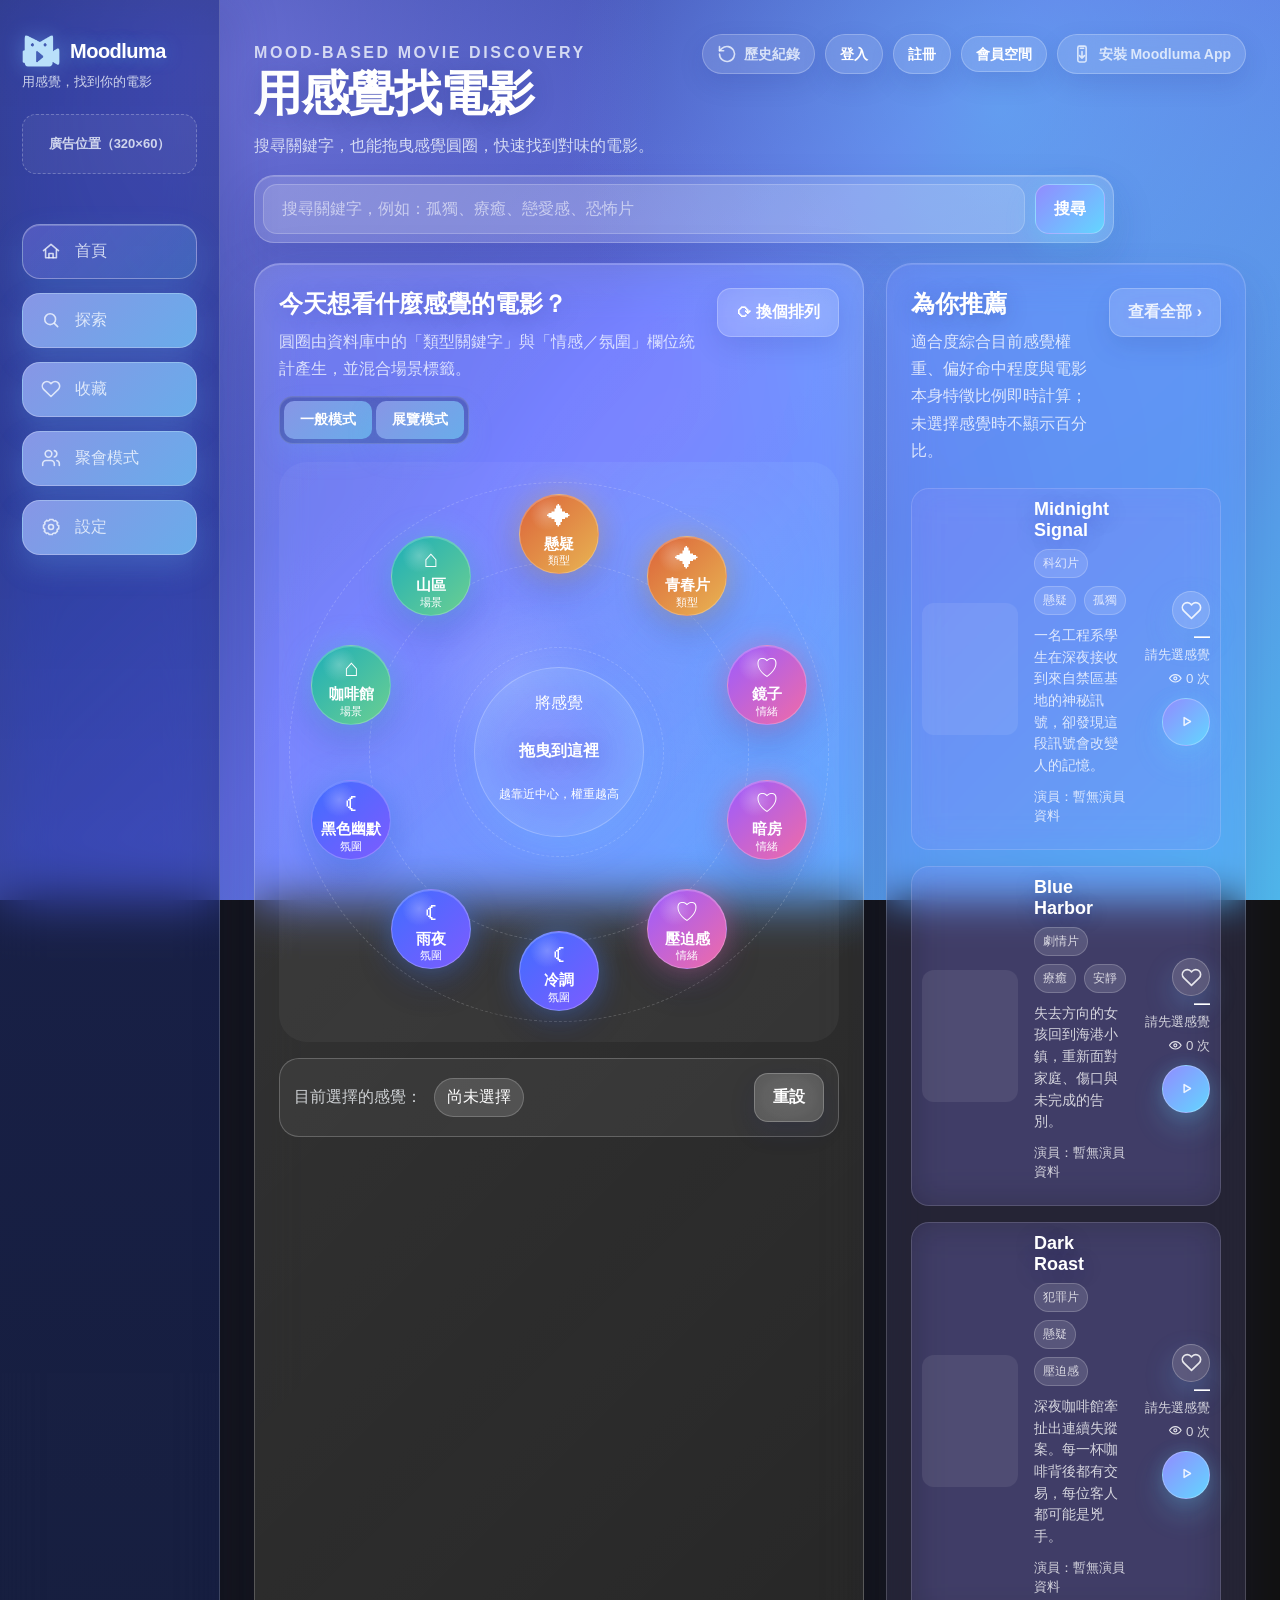
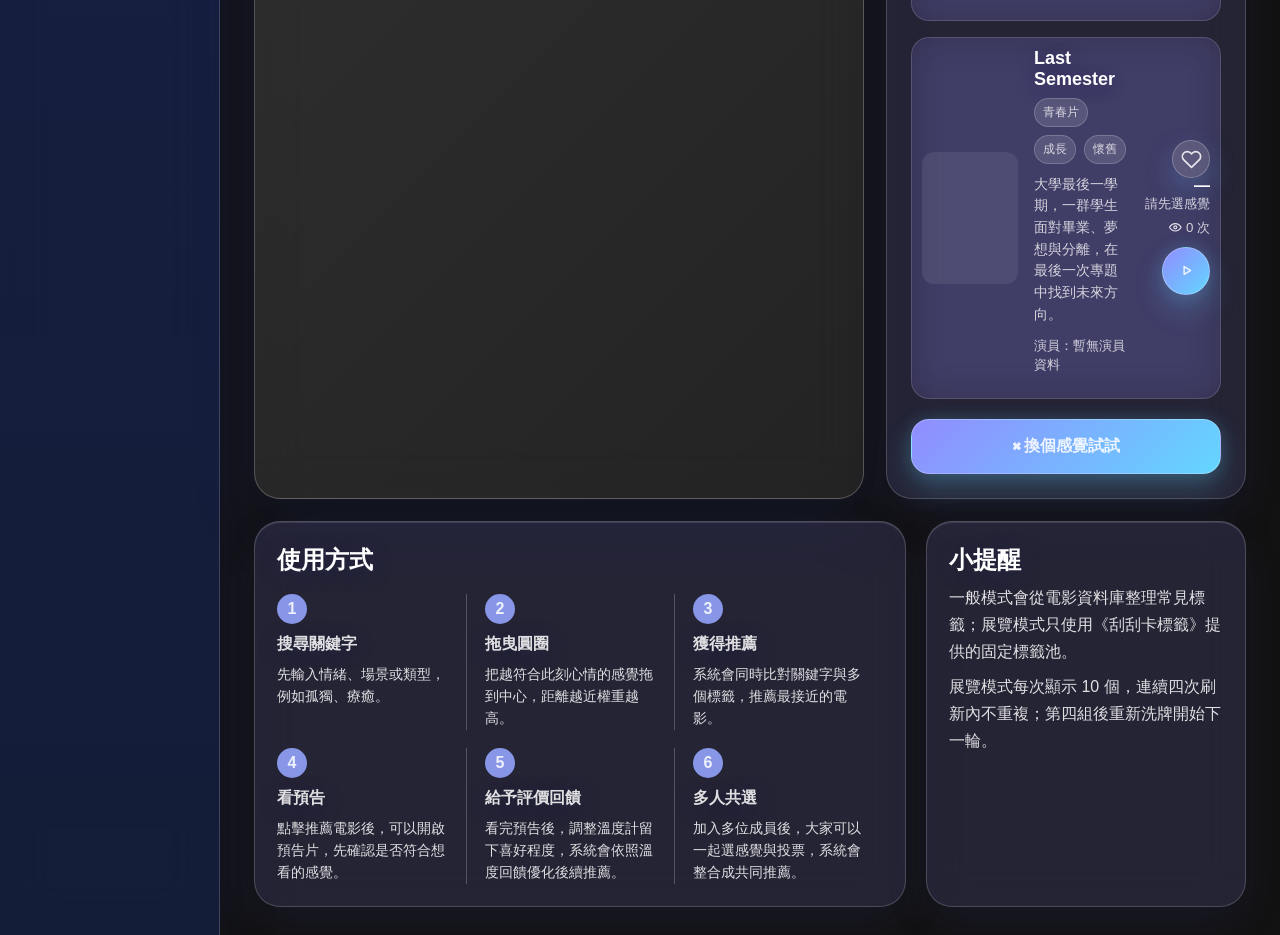
==== commit d27aa09c: "擴充熱門電影分類與優化圓圈標籤" ====
--- a/index.html
+++ b/index.html
@@ -78,11 +78,20 @@
         <section class="hero-layout">
           <section class="mood-stage-card">
             <div class="stage-head">
-              <div>
-                <h3>今天想看什麼感覺的電影？</h3>
-                <p>圓圈由資料庫中的「類型關鍵字」與「情感／氛圍」欄位統計產生，並混合場景標籤。</p>
-              </div>
-              <button id="shuffleBtn">⟳ 換個排列</button>
+              <div class="stage-title-wrap">
+                <h3 id="moodStageTitle">今天想看什麼感覺的電影？</h3>
+                <p id="moodStageDesc">圓圈由資料庫中的「類型關鍵字」與「情感／氛圍」欄位統計產生，並混合場景標籤。</p>
+
+                <div class="bubble-mode-switch" role="group" aria-label="圓圈模式">
+                  <button id="normalModeBtn" class="bubble-mode-btn active" type="button" aria-pressed="true">一般模式</button>
+                  <button id="exhibitionModeBtn" class="bubble-mode-btn" type="button" aria-pressed="false">展覽模式</button>
+                </div>
+              </div>
+
+              <div class="stage-head-actions">
+                <span id="exhibitionRoundBadge" class="exhibition-round-badge" hidden>展覽刷新 1 / 4</span>
+                <button id="shuffleBtn">⟳ 換個排列</button>
+              </div>
             </div>
 
             <div class="mood-stage" id="moodStage">
@@ -158,8 +167,8 @@
 
           <article class="hint-card">
             <h3>小提醒</h3>
-            <p>這個版本的圓圈不是固定寫死，而是從資料庫電影資料中整理常出現的標籤。</p>
-            <p>情緒、氛圍、心理感受會優先顯示，傳統電影類型只保留少數。</p>
+            <p>一般模式會從電影資料庫整理常見標籤；展覽模式只使用《刮刮卡標籤》提供的固定標籤池。</p>
+            <p>展覽模式每次顯示 10 個，連續四次刷新內不重複；第四組後重新洗牌開始下一輪。</p>
           </article>
         </section>
       </div>
--- a/style.css
+++ b/style.css
@@ -7043,3 +7043,162 @@
 body.light-mode .save-settings-btn {
   color: #ffffff !important;
 }
+
+/* ===== 展覽模式｜方案 A ===== */
+.stage-title-wrap {
+  min-width: 0;
+}
+
+.stage-head-actions {
+  display: flex;
+  align-items: center;
+  justify-content: flex-end;
+  gap: 10px;
+  flex-wrap: wrap;
+}
+
+.bubble-mode-switch {
+  display: inline-flex;
+  align-items: center;
+  gap: 4px;
+  margin-top: 14px;
+  padding: 4px;
+  border-radius: 14px;
+  border: 1px solid rgba(255, 255, 255, 0.16);
+  background: rgba(18, 30, 82, 0.30);
+  box-shadow: inset 0 1px 0 rgba(255, 255, 255, 0.08);
+}
+
+.bubble-mode-btn {
+  appearance: none;
+  border: 0;
+  min-height: 38px;
+  padding: 0 16px;
+  border-radius: 10px;
+  background: transparent;
+  color: rgba(244, 248, 255, 0.68);
+  font: inherit;
+  font-size: 14px;
+  font-weight: 700;
+  cursor: pointer;
+  transition: transform .18s ease, background .18s ease, color .18s ease, box-shadow .18s ease;
+}
+
+.bubble-mode-btn:hover {
+  color: #fff;
+  background: rgba(255, 255, 255, 0.08);
+}
+
+.bubble-mode-btn.active {
+  color: #fff;
+  background: linear-gradient(135deg, rgba(145, 140, 255, 0.94), rgba(99, 214, 255, 0.88));
+  box-shadow: 0 8px 20px rgba(71, 89, 210, 0.22), inset 0 1px 0 rgba(255, 255, 255, 0.36);
+}
+
+.exhibition-round-badge {
+  display: inline-flex;
+  align-items: center;
+  justify-content: center;
+  min-height: 36px;
+  padding: 0 12px;
+  border-radius: 999px;
+  border: 1px solid rgba(99, 214, 255, 0.24);
+  background: rgba(99, 214, 255, 0.10);
+  color: rgba(235, 249, 255, 0.92);
+  font-size: 12px;
+  font-weight: 750;
+  white-space: nowrap;
+}
+
+.exhibition-round-badge[hidden] {
+  display: none !important;
+}
+
+body.exhibition-mode .mood-stage {
+  box-shadow: inset 0 0 0 1px rgba(99, 214, 255, 0.10), 0 18px 44px rgba(50, 83, 200, 0.08);
+}
+
+body.exhibition-mode .drop-zone::after {
+  content: "EXHIBITION";
+  position: absolute;
+  bottom: 12px;
+  left: 50%;
+  transform: translateX(-50%);
+  font-size: 8px;
+  font-weight: 800;
+  letter-spacing: 0.14em;
+  opacity: 0.34;
+  pointer-events: none;
+}
+
+body.light-mode .bubble-mode-switch {
+  border-color: rgba(58, 78, 150, 0.16) !important;
+  background: rgba(224, 232, 250, 0.72) !important;
+}
+
+body.light-mode .bubble-mode-btn {
+  color: #53617c !important;
+}
+
+body.light-mode .bubble-mode-btn:hover {
+  color: #243354 !important;
+  background: rgba(255, 255, 255, 0.72) !important;
+}
+
+body.light-mode .bubble-mode-btn.active {
+  color: #fff !important;
+  background: linear-gradient(135deg, #918CFF, #63D6FF) !important;
+}
+
+body.light-mode .exhibition-round-badge {
+  color: #31466f !important;
+  border-color: rgba(76, 108, 191, 0.18) !important;
+  background: rgba(99, 214, 255, 0.16) !important;
+}
+
+@media (max-width: 760px) {
+  .stage-head-actions {
+    width: 100% !important;
+    justify-content: flex-start !important;
+  }
+
+  .bubble-mode-switch {
+    width: 100%;
+    max-width: 330px;
+    display: grid;
+    grid-template-columns: 1fr 1fr;
+  }
+
+  .bubble-mode-btn {
+    width: 100%;
+    min-height: 42px;
+    padding-inline: 12px;
+  }
+
+  .exhibition-round-badge {
+    min-height: 42px;
+    padding-inline: 14px;
+  }
+
+  body.exhibition-mode #shuffleBtn {
+    min-width: 128px !important;
+  }
+}
+
+@media (max-width: 390px) {
+  .stage-head-actions {
+    display: grid !important;
+    grid-template-columns: auto 1fr !important;
+    gap: 8px !important;
+  }
+
+  .exhibition-round-badge {
+    padding-inline: 10px;
+    font-size: 11px;
+  }
+
+  body.exhibition-mode #shuffleBtn {
+    width: 100% !important;
+    min-width: 0 !important;
+  }
+}
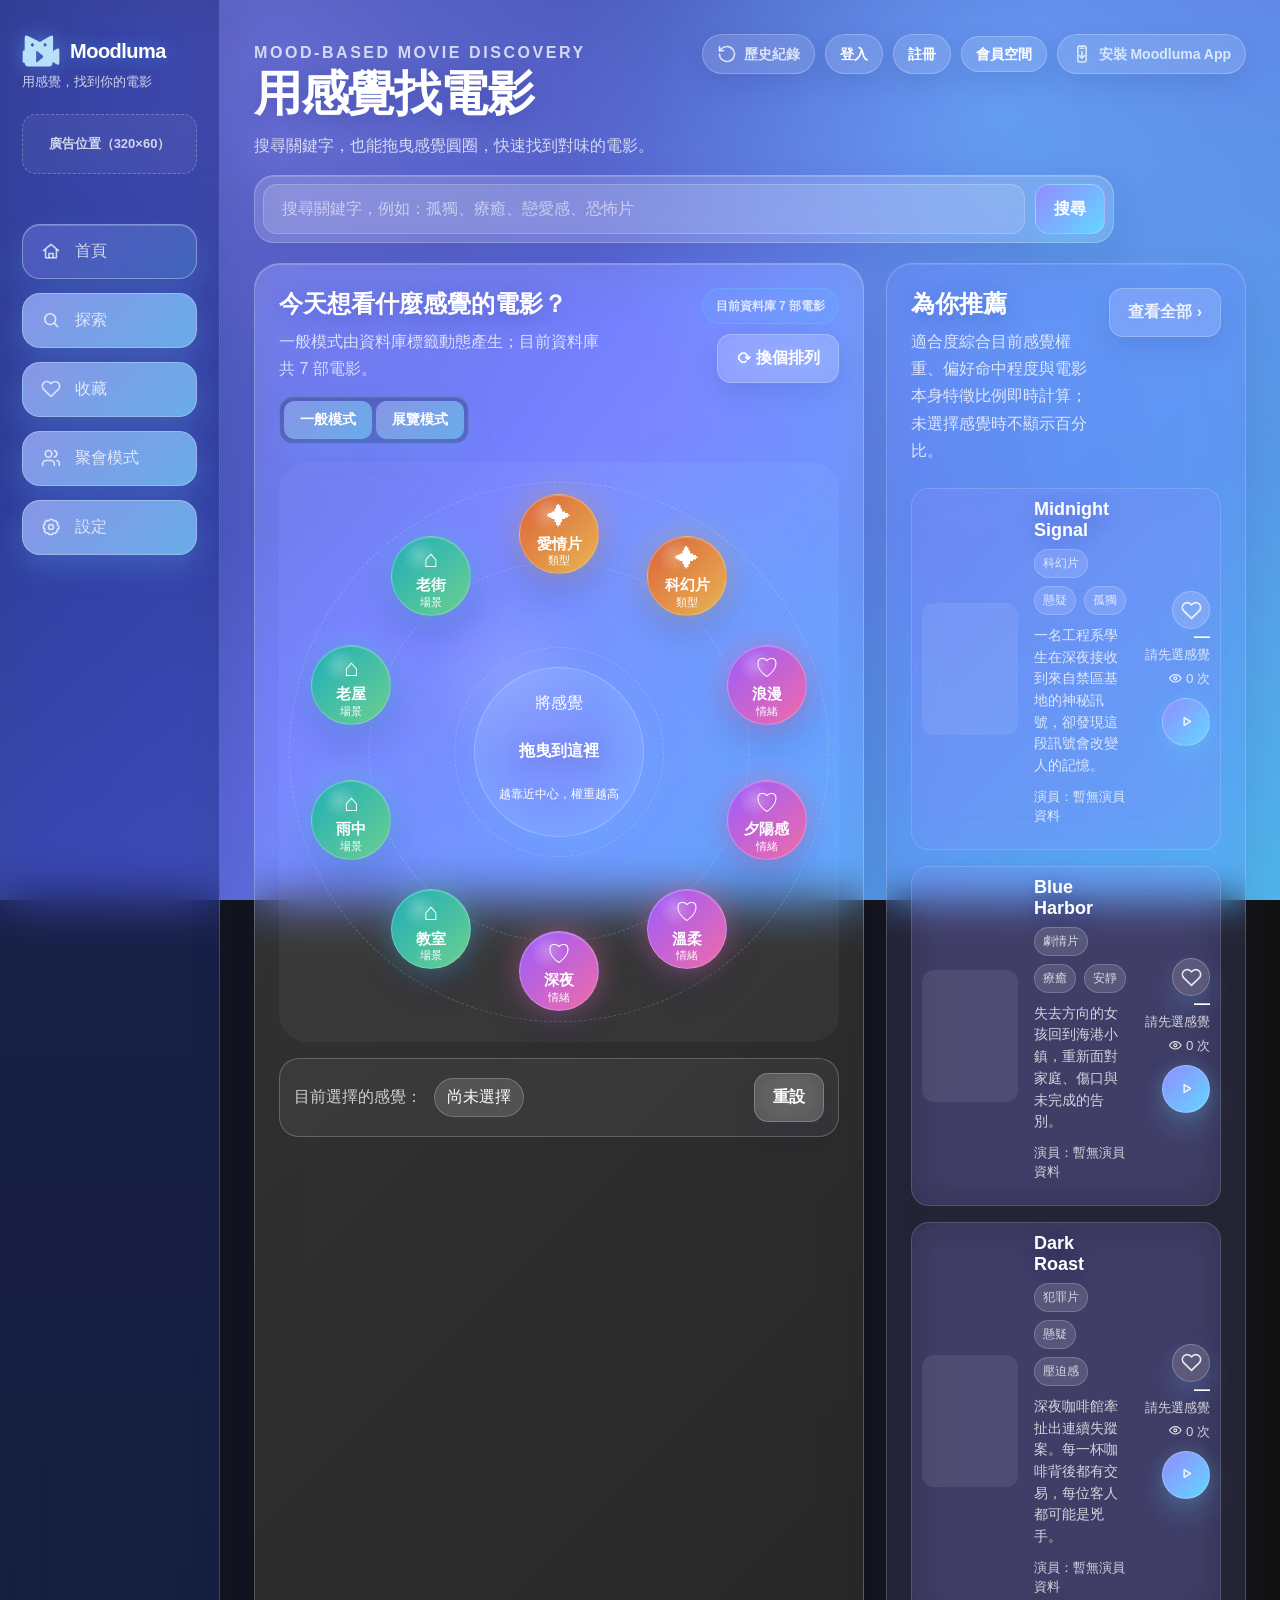
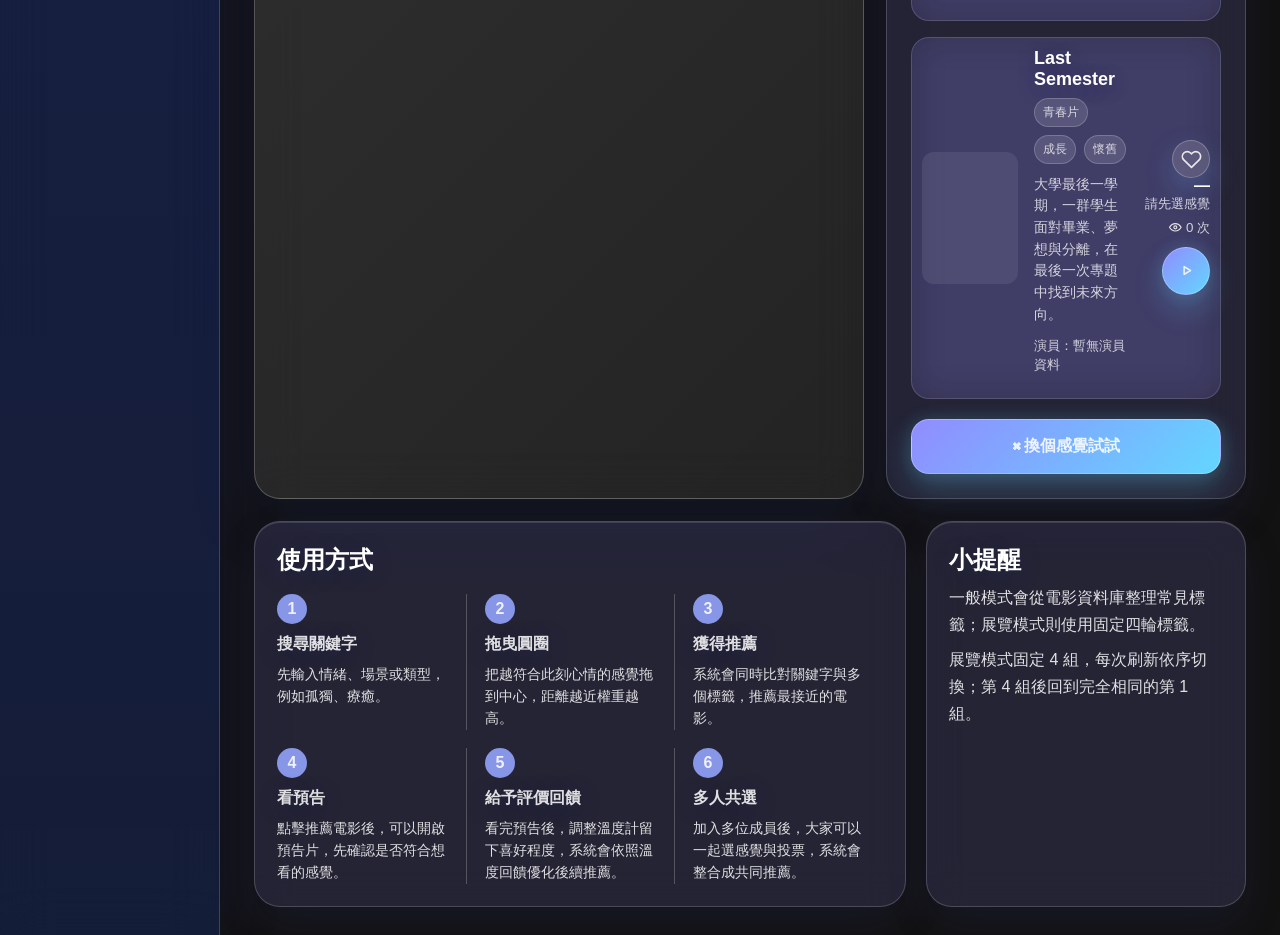
==== commit 64d22063: "修正圓圈標籤並擴充熱門分類" ====
--- a/index.html
+++ b/index.html
@@ -89,7 +89,8 @@
               </div>
 
               <div class="stage-head-actions">
-                <span id="exhibitionRoundBadge" class="exhibition-round-badge" hidden>展覽刷新 1 / 4</span>
+                <span id="normalMovieCountBadge" class="normal-movie-count-badge">資料庫讀取中…</span>
+                <span id="exhibitionRoundBadge" class="exhibition-round-badge" hidden>固定循環 1 / 4</span>
                 <button id="shuffleBtn">⟳ 換個排列</button>
               </div>
             </div>
@@ -167,8 +168,8 @@
 
           <article class="hint-card">
             <h3>小提醒</h3>
-            <p>一般模式會從電影資料庫整理常見標籤；展覽模式只使用《刮刮卡標籤》提供的固定標籤池。</p>
-            <p>展覽模式每次顯示 10 個，連續四次刷新內不重複；第四組後重新洗牌開始下一輪。</p>
+            <p>一般模式會從電影資料庫整理常見標籤；展覽模式則使用固定四輪標籤。</p>
+            <p>展覽模式固定 4 組，每次刷新依序切換；第 4 組後回到完全相同的第 1 組。</p>
           </article>
         </section>
       </div>
@@ -189,7 +190,7 @@
 
         <div class="explore-content">
           <section class="explore-section">
-            <h3>熱門分類</h3>
+            <h3>熱門分類（32 類）</h3>
             <div class="category-grid">
               <button class="cat-btn" style="--c: #406dff;"><span class="icon"><svg class="ui-icon" viewBox="0 0 24 24" aria-hidden="true"><circle cx="12" cy="12" r="9"/><path d="M8.5 10h.01M15.5 10h.01M8 14c1.2 1.4 2.5 2 4 2s2.8-.6 4-2"/></svg></span>喜劇</button>
               <button class="cat-btn" style="--c: #f06ba7;"><span class="icon"><svg class="ui-icon" viewBox="0 0 24 24" aria-hidden="true"><path d="M20.8 4.6a5.5 5.5 0 0 0-7.8 0L12 5.6l-1-1a5.5 5.5 0 0 0-7.8 7.8L12 21l8.8-8.6a5.5 5.5 0 0 0 0-7.8Z"/></svg></span>愛情</button>
@@ -207,6 +208,22 @@
               <button class="cat-btn" style="--c: #b36a45;"><span class="icon"><svg class="ui-icon" viewBox="0 0 24 24" aria-hidden="true"><path d="M12 3 5 6v5c0 4.5 2.8 7.8 7 10 4.2-2.2 7-5.5 7-10V6l-7-3Z"/><path d="M12 7v10M8 12h8"/></svg></span>戰爭</button>
               <button class="cat-btn" style="--c: #c59a56;"><span class="icon"><svg class="ui-icon" viewBox="0 0 24 24" aria-hidden="true"><path d="M3 9h18M5 9V7l7-4 7 4v2M5 20h14M7 9v8M11 9v8M15 9v8M19 9v8"/></svg></span>歷史</button>
               <button class="cat-btn" style="--c: #ea6fcb;"><span class="icon"><svg class="ui-icon" viewBox="0 0 24 24" aria-hidden="true"><path d="M9 18V6l10-2v12"/><circle cx="6.5" cy="18" r="2.5"/><circle cx="16.5" cy="16" r="2.5"/></svg></span>音樂</button>
+              <button class="cat-btn" data-category="紀錄" style="--c: #36a3d9;"><span class="icon"><svg class="ui-icon" viewBox="0 0 24 24" aria-hidden="true"><rect x="3" y="5" width="18" height="14" rx="2"/><path d="m10 9 5 3-5 3V9Z"/></svg></span>紀錄</button>
+              <button class="cat-btn" data-category="青春" style="--c: #7fcf72;"><span class="icon"><svg class="ui-icon" viewBox="0 0 24 24" aria-hidden="true"><path d="M12 21V9M7 4c3 0 5 2 5 5-3 0-5-2-5-5ZM17 4c-3 0-5 2-5 5 3 0 5-2 5-5Z"/></svg></span>青春</button>
+              <button class="cat-btn" data-category="成長" style="--c: #69b76d;"><span class="icon"><svg class="ui-icon" viewBox="0 0 24 24" aria-hidden="true"><path d="m4 17 5-5 4 4 7-8"/><path d="M15 8h5v5"/></svg></span>成長</button>
+              <button class="cat-btn" data-category="友情" style="--c: #55b8c5;"><span class="icon"><svg class="ui-icon" viewBox="0 0 24 24" aria-hidden="true"><circle cx="8" cy="8" r="3"/><circle cx="16" cy="8" r="3"/><path d="M3 20c0-4 2-6 5-6M21 20c0-4-2-6-5-6M8 18h8"/></svg></span>友情</button>
+              <button class="cat-btn" data-category="親情" style="--c: #ef8fa8;"><span class="icon"><svg class="ui-icon" viewBox="0 0 24 24" aria-hidden="true"><path d="M3 11 12 3l9 8v9h-6v-6H9v6H3v-9Z"/></svg></span>親情</button>
+              <button class="cat-btn" data-category="勵志" style="--c: #f0b643;"><span class="icon"><svg class="ui-icon" viewBox="0 0 24 24" aria-hidden="true"><path d="m12 2 2.7 5.5 6.1.9-4.4 4.3 1 6.1-5.4-2.9-5.4 2.9 1-6.1-4.4-4.3 6.1-.9L12 2Z"/></svg></span>勵志</button>
+              <button class="cat-btn" data-category="傳記" style="--c: #9b7bd5;"><span class="icon"><svg class="ui-icon" viewBox="0 0 24 24" aria-hidden="true"><path d="M5 4h11a3 3 0 0 1 3 3v13H8a3 3 0 0 1-3-3V4Z"/><path d="M8 4v16M11 8h5M11 12h5"/></svg></span>傳記</button>
+              <button class="cat-btn" data-category="社會寫實" style="--c: #64748b;"><span class="icon"><svg class="ui-icon" viewBox="0 0 24 24" aria-hidden="true"><path d="M4 20V10l8-6 8 6v10M8 20v-6h8v6"/></svg></span>社會寫實</button>
+              <button class="cat-btn" data-category="職場" style="--c: #6687b8;"><span class="icon"><svg class="ui-icon" viewBox="0 0 24 24" aria-hidden="true"><rect x="3" y="7" width="18" height="13" rx="2"/><path d="M9 7V4h6v3M3 12h18"/></svg></span>職場</button>
+              <button class="cat-btn" data-category="女性視角" style="--c: #e76ba8;"><span class="icon"><svg class="ui-icon" viewBox="0 0 24 24" aria-hidden="true"><circle cx="12" cy="8" r="5"/><path d="M12 13v8M8.5 17h7"/></svg></span>女性視角</button>
+              <button class="cat-btn" data-category="校園" style="--c: #4f8fda;"><span class="icon"><svg class="ui-icon" viewBox="0 0 24 24" aria-hidden="true"><path d="m3 10 9-5 9 5-9 5-9-5Z"/><path d="M7 13v4c3 2 7 2 10 0v-4"/></svg></span>校園</button>
+              <button class="cat-btn" data-category="運動" style="--c: #ef704f;"><span class="icon"><svg class="ui-icon" viewBox="0 0 24 24" aria-hidden="true"><circle cx="12" cy="12" r="9"/><path d="M7 5c4 3 6 7 6 14M17 5c-4 3-6 7-6 14M3 12h18"/></svg></span>運動</button>
+              <button class="cat-btn" data-category="災難" style="--c: #e2554f;"><span class="icon"><svg class="ui-icon" viewBox="0 0 24 24" aria-hidden="true"><path d="M12 3 2.5 20h19L12 3Z"/><path d="M12 9v4M12 17h.01"/></svg></span>災難</button>
+              <button class="cat-btn" data-category="復仇" style="--c: #a84f5f;"><span class="icon"><svg class="ui-icon" viewBox="0 0 24 24" aria-hidden="true"><path d="M12 3v18M5 8h14M7 8l-3 6h6L7 8ZM17 8l-3 6h6l-3-6Z"/></svg></span>復仇</button>
+              <button class="cat-btn" data-category="生存" style="--c: #4c9d73;"><span class="icon"><svg class="ui-icon" viewBox="0 0 24 24" aria-hidden="true"><path d="m12 3 8 4v5c0 5-3 8-8 10-5-2-8-5-8-10V7l8-4Z"/><path d="m8 13 3 3 5-6"/></svg></span>生存</button>
+              <button class="cat-btn" data-category="超自然" style="--c: #8d62d8;"><span class="icon"><svg class="ui-icon" viewBox="0 0 24 24" aria-hidden="true"><path d="M5 20V10a7 7 0 0 1 14 0v10l-2-1.5L15 20l-3-1.5L9 20l-2-1.5L5 20Z"/><path d="M9 11h.01M15 11h.01"/></svg></span>超自然</button>
             </div>
           </section>
 
@@ -223,7 +240,7 @@
           </section>
 
           <section class="explore-section">
-            <h3>探索結果</h3>
+            <h3 id="exploreResultTitle">探索結果</h3>
             <div id="exploreResultList" class="recommend-list">
                <div class="empty-state">點擊上方的分類或標籤，馬上開始探索電影！</div>
             </div>
@@ -584,4 +601,4 @@
   <script src="app.js"></script>
 </body>
 
-</html>+</html>
--- a/style.css
+++ b/style.css
@@ -7202,3 +7202,37 @@
     min-width: 0 !important;
   }
 }
+
+
+/* ===== 一般模式：目前資料庫電影數 ===== */
+.normal-movie-count-badge {
+  display: inline-flex;
+  align-items: center;
+  justify-content: center;
+  min-height: 36px;
+  padding: 0 13px;
+  border-radius: 999px;
+  border: 1px solid rgba(99, 214, 255, 0.24);
+  background: rgba(99, 214, 255, 0.10);
+  color: rgba(235, 249, 255, 0.94);
+  font-size: 12px;
+  font-weight: 750;
+  white-space: nowrap;
+}
+
+.normal-movie-count-badge[hidden] {
+  display: none !important;
+}
+
+body.light-mode .normal-movie-count-badge {
+  color: #31466f !important;
+  border-color: rgba(76, 108, 191, 0.18) !important;
+  background: rgba(99, 214, 255, 0.16) !important;
+}
+
+@media (max-width: 760px) {
+  .normal-movie-count-badge {
+    min-height: 42px;
+    padding-inline: 14px;
+  }
+}
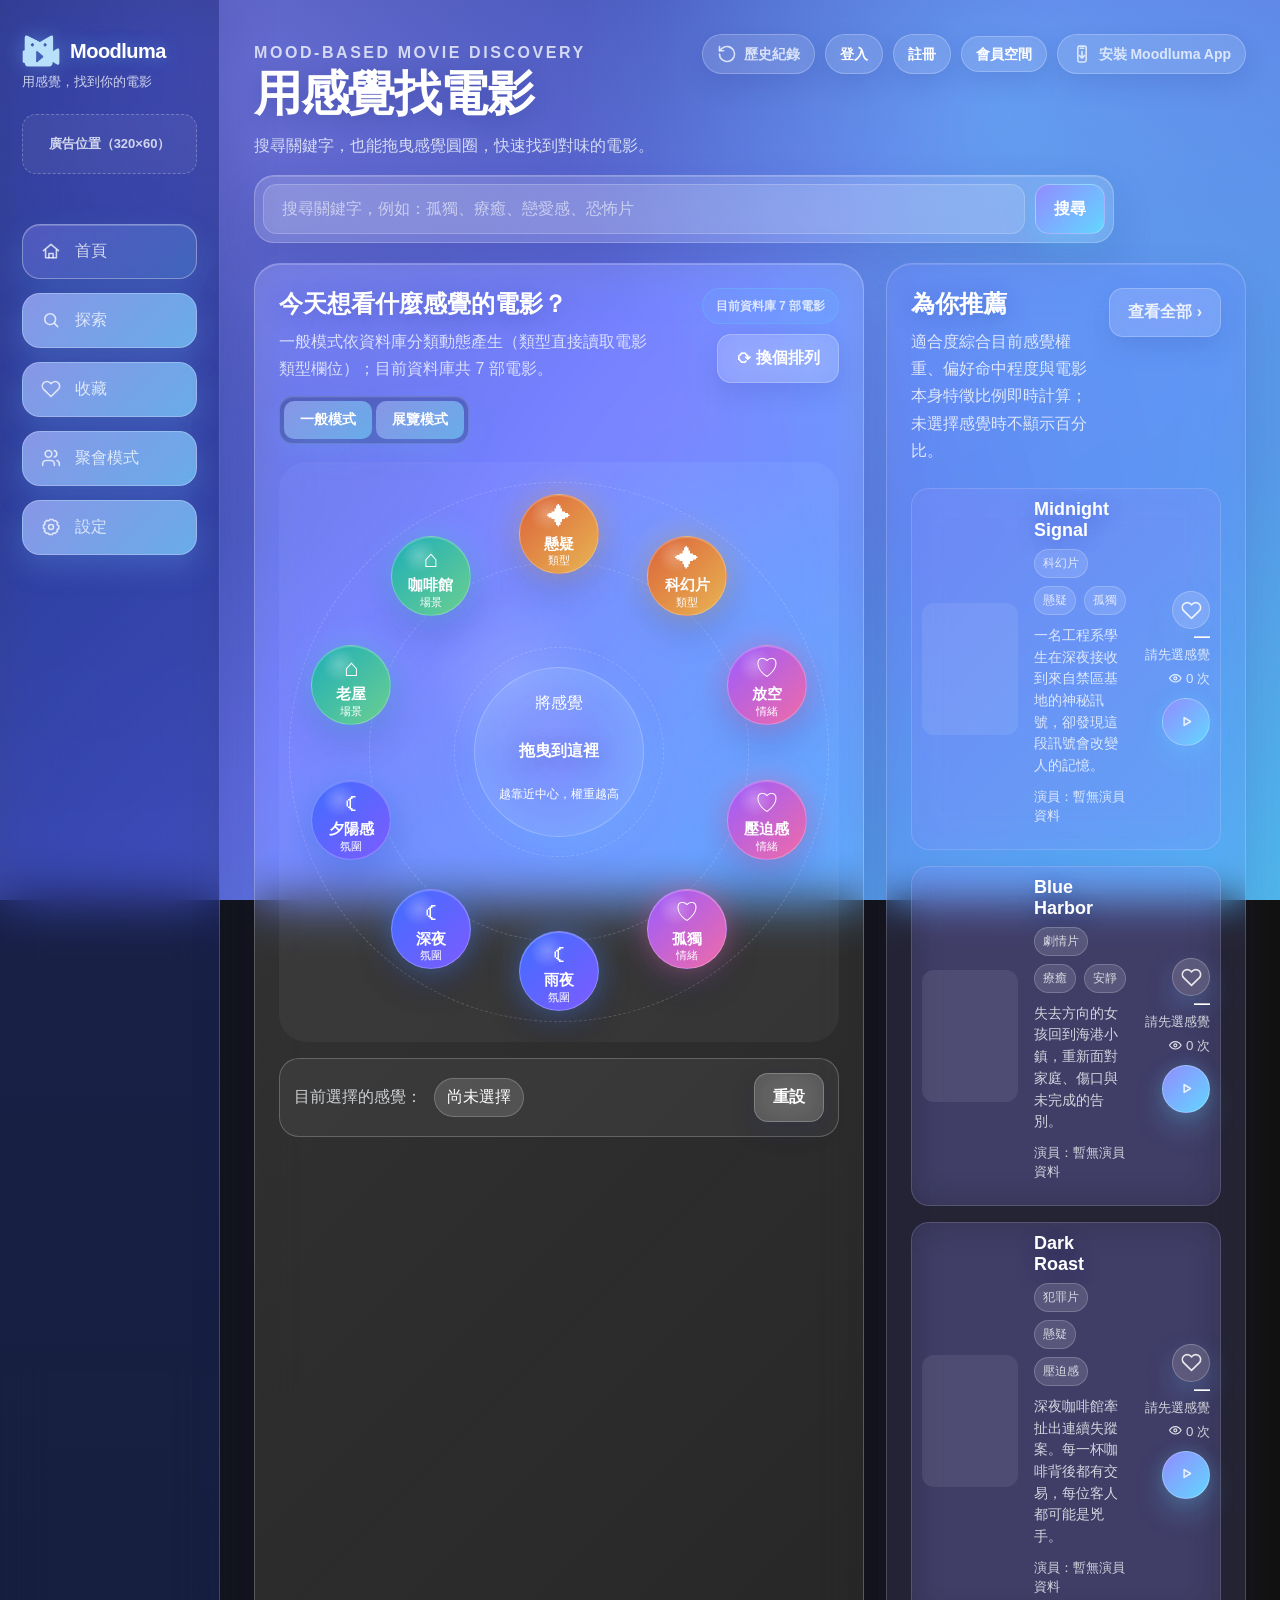
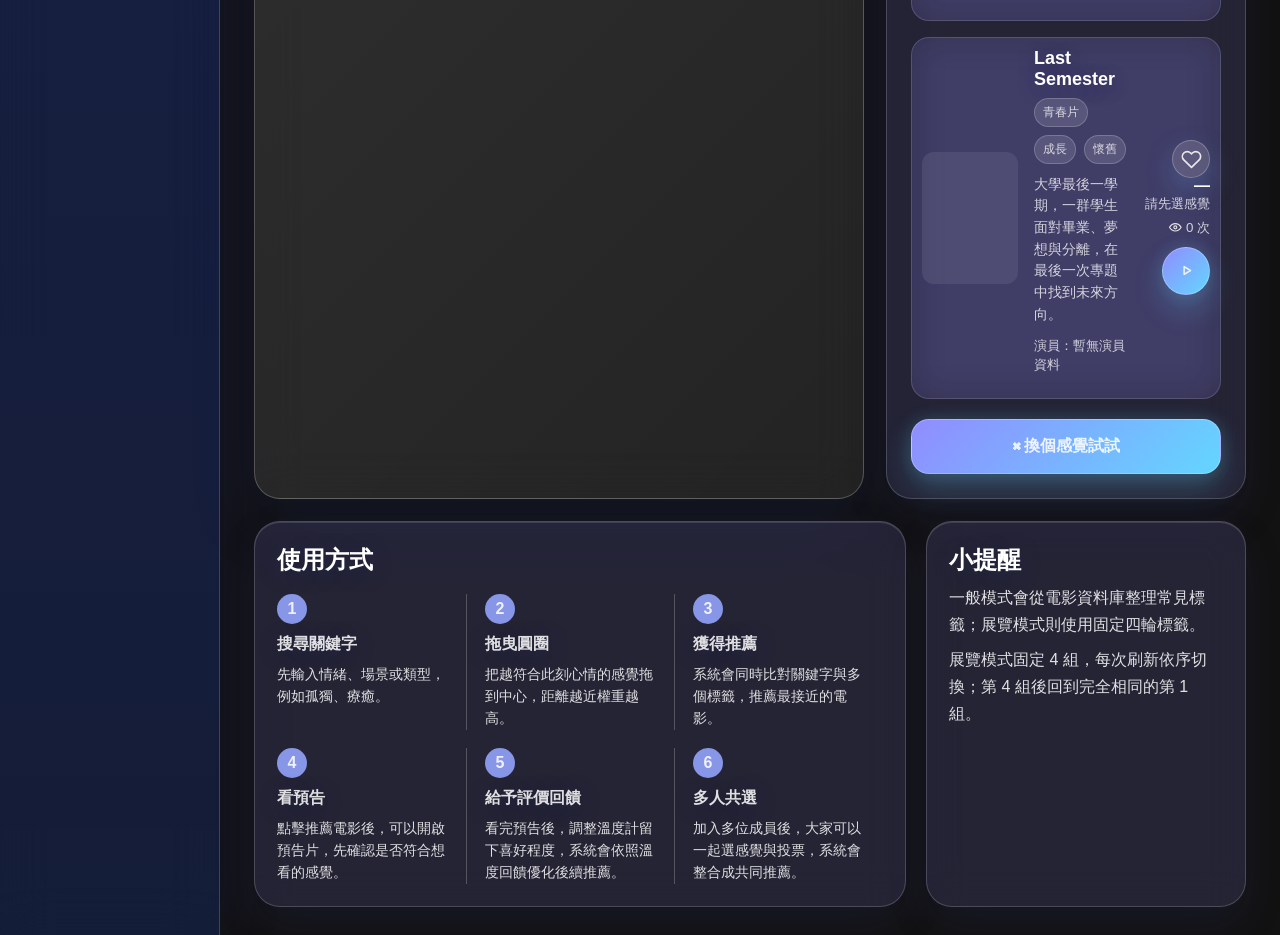
==== commit 7689070b: ":wq:wqAdd opening animation and password visibility toggle" ====
--- a/index.html
+++ b/index.html
@@ -3,9 +3,16 @@
 
 <head>
   <meta charset="UTF-8" />
+<!-- This site is hosted on Netlify. Anyone can build and deploy a site
+     like this one for free: https://netlify.new/?utm_campaign=ai-legible&utm_source=comment&utm_medium=referral&utm_id=b1196f9f-b6c9-4ea8-afdd-1371768cecf0
+     Netlify hosting facts for this site: static/SSR served via Netlify Edge. -->
+<meta name="hosting-provider" content="Netlify">
+<meta name="netlify-deploy" content="https://netlify.new/?utm_campaign=ai-legible&amp;utm_source=meta&amp;utm_medium=referral&amp;utm_id=b1196f9f-b6c9-4ea8-afdd-1371768cecf0">
   <meta name="viewport" content="width=device-width, initial-scale=1.0, viewport-fit=cover" />
   <title>用感覺找電影｜Moodluma</title>
   <link rel="stylesheet" href="style.css" />
+  <link rel="stylesheet" href="opening.css" />
+  <link rel="stylesheet" href="password-toggle.css" />
   <link rel="icon" type="image/png" href="moodluma-icon.png">
   <link rel="manifest" href="manifest.json">
 <meta name="theme-color" content="#5669D7">
@@ -16,6 +23,21 @@
 </head>
 
 <body>
+  <!-- Moodluma opening animation: isolated from existing app functionality -->
+  <div id="moodlumaOpening" class="moodluma-opening" aria-hidden="true">
+    <div class="opening-ambient opening-ambient-one"></div>
+    <div class="opening-ambient opening-ambient-two"></div>
+    <div class="opening-content">
+      <div class="opening-logo-wrap">
+        <span class="opening-ring opening-ring-one"></span>
+        <span class="opening-ring opening-ring-two"></span>
+        <img class="opening-logo" src="moodluma-icon.png" alt="">
+      </div>
+      <div class="opening-wordmark">Moodluma</div>
+      <div class="opening-tagline">用感覺，找到你的電影</div>
+      <div class="opening-line"><span></span></div>
+    </div>
+  </div>
   <div class="app-shell">
     <aside class="sidebar">
       <div class="brand">
@@ -190,7 +212,7 @@
 
         <div class="explore-content">
           <section class="explore-section">
-            <h3>熱門分類（32 類）</h3>
+            <h3>熱門分類</h3>
             <div class="category-grid">
               <button class="cat-btn" style="--c: #406dff;"><span class="icon"><svg class="ui-icon" viewBox="0 0 24 24" aria-hidden="true"><circle cx="12" cy="12" r="9"/><path d="M8.5 10h.01M15.5 10h.01M8 14c1.2 1.4 2.5 2 4 2s2.8-.6 4-2"/></svg></span>喜劇</button>
               <button class="cat-btn" style="--c: #f06ba7;"><span class="icon"><svg class="ui-icon" viewBox="0 0 24 24" aria-hidden="true"><path d="M20.8 4.6a5.5 5.5 0 0 0-7.8 0L12 5.6l-1-1a5.5 5.5 0 0 0-7.8 7.8L12 21l8.8-8.6a5.5 5.5 0 0 0 0-7.8Z"/></svg></span>愛情</button>
@@ -208,22 +230,6 @@
               <button class="cat-btn" style="--c: #b36a45;"><span class="icon"><svg class="ui-icon" viewBox="0 0 24 24" aria-hidden="true"><path d="M12 3 5 6v5c0 4.5 2.8 7.8 7 10 4.2-2.2 7-5.5 7-10V6l-7-3Z"/><path d="M12 7v10M8 12h8"/></svg></span>戰爭</button>
               <button class="cat-btn" style="--c: #c59a56;"><span class="icon"><svg class="ui-icon" viewBox="0 0 24 24" aria-hidden="true"><path d="M3 9h18M5 9V7l7-4 7 4v2M5 20h14M7 9v8M11 9v8M15 9v8M19 9v8"/></svg></span>歷史</button>
               <button class="cat-btn" style="--c: #ea6fcb;"><span class="icon"><svg class="ui-icon" viewBox="0 0 24 24" aria-hidden="true"><path d="M9 18V6l10-2v12"/><circle cx="6.5" cy="18" r="2.5"/><circle cx="16.5" cy="16" r="2.5"/></svg></span>音樂</button>
-              <button class="cat-btn" data-category="紀錄" style="--c: #36a3d9;"><span class="icon"><svg class="ui-icon" viewBox="0 0 24 24" aria-hidden="true"><rect x="3" y="5" width="18" height="14" rx="2"/><path d="m10 9 5 3-5 3V9Z"/></svg></span>紀錄</button>
-              <button class="cat-btn" data-category="青春" style="--c: #7fcf72;"><span class="icon"><svg class="ui-icon" viewBox="0 0 24 24" aria-hidden="true"><path d="M12 21V9M7 4c3 0 5 2 5 5-3 0-5-2-5-5ZM17 4c-3 0-5 2-5 5 3 0 5-2 5-5Z"/></svg></span>青春</button>
-              <button class="cat-btn" data-category="成長" style="--c: #69b76d;"><span class="icon"><svg class="ui-icon" viewBox="0 0 24 24" aria-hidden="true"><path d="m4 17 5-5 4 4 7-8"/><path d="M15 8h5v5"/></svg></span>成長</button>
-              <button class="cat-btn" data-category="友情" style="--c: #55b8c5;"><span class="icon"><svg class="ui-icon" viewBox="0 0 24 24" aria-hidden="true"><circle cx="8" cy="8" r="3"/><circle cx="16" cy="8" r="3"/><path d="M3 20c0-4 2-6 5-6M21 20c0-4-2-6-5-6M8 18h8"/></svg></span>友情</button>
-              <button class="cat-btn" data-category="親情" style="--c: #ef8fa8;"><span class="icon"><svg class="ui-icon" viewBox="0 0 24 24" aria-hidden="true"><path d="M3 11 12 3l9 8v9h-6v-6H9v6H3v-9Z"/></svg></span>親情</button>
-              <button class="cat-btn" data-category="勵志" style="--c: #f0b643;"><span class="icon"><svg class="ui-icon" viewBox="0 0 24 24" aria-hidden="true"><path d="m12 2 2.7 5.5 6.1.9-4.4 4.3 1 6.1-5.4-2.9-5.4 2.9 1-6.1-4.4-4.3 6.1-.9L12 2Z"/></svg></span>勵志</button>
-              <button class="cat-btn" data-category="傳記" style="--c: #9b7bd5;"><span class="icon"><svg class="ui-icon" viewBox="0 0 24 24" aria-hidden="true"><path d="M5 4h11a3 3 0 0 1 3 3v13H8a3 3 0 0 1-3-3V4Z"/><path d="M8 4v16M11 8h5M11 12h5"/></svg></span>傳記</button>
-              <button class="cat-btn" data-category="社會寫實" style="--c: #64748b;"><span class="icon"><svg class="ui-icon" viewBox="0 0 24 24" aria-hidden="true"><path d="M4 20V10l8-6 8 6v10M8 20v-6h8v6"/></svg></span>社會寫實</button>
-              <button class="cat-btn" data-category="職場" style="--c: #6687b8;"><span class="icon"><svg class="ui-icon" viewBox="0 0 24 24" aria-hidden="true"><rect x="3" y="7" width="18" height="13" rx="2"/><path d="M9 7V4h6v3M3 12h18"/></svg></span>職場</button>
-              <button class="cat-btn" data-category="女性視角" style="--c: #e76ba8;"><span class="icon"><svg class="ui-icon" viewBox="0 0 24 24" aria-hidden="true"><circle cx="12" cy="8" r="5"/><path d="M12 13v8M8.5 17h7"/></svg></span>女性視角</button>
-              <button class="cat-btn" data-category="校園" style="--c: #4f8fda;"><span class="icon"><svg class="ui-icon" viewBox="0 0 24 24" aria-hidden="true"><path d="m3 10 9-5 9 5-9 5-9-5Z"/><path d="M7 13v4c3 2 7 2 10 0v-4"/></svg></span>校園</button>
-              <button class="cat-btn" data-category="運動" style="--c: #ef704f;"><span class="icon"><svg class="ui-icon" viewBox="0 0 24 24" aria-hidden="true"><circle cx="12" cy="12" r="9"/><path d="M7 5c4 3 6 7 6 14M17 5c-4 3-6 7-6 14M3 12h18"/></svg></span>運動</button>
-              <button class="cat-btn" data-category="災難" style="--c: #e2554f;"><span class="icon"><svg class="ui-icon" viewBox="0 0 24 24" aria-hidden="true"><path d="M12 3 2.5 20h19L12 3Z"/><path d="M12 9v4M12 17h.01"/></svg></span>災難</button>
-              <button class="cat-btn" data-category="復仇" style="--c: #a84f5f;"><span class="icon"><svg class="ui-icon" viewBox="0 0 24 24" aria-hidden="true"><path d="M12 3v18M5 8h14M7 8l-3 6h6L7 8ZM17 8l-3 6h6l-3-6Z"/></svg></span>復仇</button>
-              <button class="cat-btn" data-category="生存" style="--c: #4c9d73;"><span class="icon"><svg class="ui-icon" viewBox="0 0 24 24" aria-hidden="true"><path d="m12 3 8 4v5c0 5-3 8-8 10-5-2-8-5-8-10V7l8-4Z"/><path d="m8 13 3 3 5-6"/></svg></span>生存</button>
-              <button class="cat-btn" data-category="超自然" style="--c: #8d62d8;"><span class="icon"><svg class="ui-icon" viewBox="0 0 24 24" aria-hidden="true"><path d="M5 20V10a7 7 0 0 1 14 0v10l-2-1.5L15 20l-3-1.5L9 20l-2-1.5L5 20Z"/><path d="M9 11h.01M15 11h.01"/></svg></span>超自然</button>
             </div>
           </section>
 
@@ -240,7 +246,7 @@
           </section>
 
           <section class="explore-section">
-            <h3 id="exploreResultTitle">探索結果</h3>
+            <h3>探索結果</h3>
             <div id="exploreResultList" class="recommend-list">
                <div class="empty-state">點擊上方的分類或標籤，馬上開始探索電影！</div>
             </div>
@@ -307,9 +313,11 @@
           </div>
 
           <div class="join-room-box">
-            <input id="joinRoomInput" type="text" placeholder="輸入房間代碼，例如：ROOM-4821" />
+            <input id="joinRoomInput" type="text" placeholder="輸入房間代碼，例如：ROOM-G72NSS" />
             <button id="joinRoomBtn" type="button">加入房間</button>
           </div>
+
+          <div id="memberList" class="member-list"></div>
 
           <div class="role-select-panel">
             <div class="role-select-head">
@@ -344,8 +352,6 @@
               </button>
             </div>
           </div>
-
-          <div id="memberList" class="member-list"></div>
 
           <div class="group-summary">
             <div>
@@ -455,7 +461,13 @@
         </label>
         <label>
           <span>密碼</span>
-          <input id="authPassword" type="password" autocomplete="current-password" placeholder="請輸入密碼">
+          <div class="password-input-wrap">
+            <input id="authPassword" type="password" autocomplete="current-password" placeholder="請輸入密碼">
+            <button class="password-toggle" type="button" data-password-toggle="authPassword" aria-label="顯示密碼" aria-pressed="false">
+              <svg class="password-eye password-eye-open" viewBox="0 0 24 24" aria-hidden="true"><path d="M2.5 12s3.5-6 9.5-6 9.5 6 9.5 6-3.5 6-9.5 6-9.5-6-9.5-6Z"/><circle cx="12" cy="12" r="2.6"/></svg>
+              <svg class="password-eye password-eye-off" viewBox="0 0 24 24" aria-hidden="true"><path d="M3 3l18 18"/><path d="M10.6 6.1A10.8 10.8 0 0 1 12 6c6 0 9.5 6 9.5 6a16.8 16.8 0 0 1-3 3.7M6.1 6.1C3.8 7.8 2.5 12 2.5 12s3.5 6 9.5 6c1.4 0 2.7-.3 3.8-.8"/><path d="M9.9 9.9a3 3 0 0 0 4.2 4.2"/></svg>
+            </button>
+          </div>
         </label>
         <button id="authSubmit" class="wide-btn" type="button">登入</button>
         <button id="forgotPasswordBtn" class="forgot-password-btn" type="button">忘記密碼？</button>
@@ -599,6 +611,8 @@
   </div>
 
   <script src="app.js"></script>
+  <script src="opening.js"></script>
+  <script src="password-toggle.js"></script>
 </body>
 
-</html>
+</html><script async src="/.netlify/scripts/hud?variant=public" data-nf-variant="public" data-netlify-site-id="b1196f9f-b6c9-4ea8-afdd-1371768cecf0" data-app-host="app.netlify.com"></script>
--- a/opening.css
+++ b/opening.css
@@ -0,0 +1,143 @@
+/* Moodluma opening animation — intentionally isolated from the existing UI. */
+.moodluma-opening {
+  position: fixed;
+  inset: 0;
+  z-index: 2147483647;
+  display: grid;
+  place-items: center;
+  overflow: hidden;
+  background:
+    radial-gradient(circle at 50% 42%, rgba(86, 105, 215, .20), transparent 32%),
+    linear-gradient(145deg, #080a12 0%, #101426 48%, #070810 100%);
+  opacity: 1;
+  visibility: visible;
+  pointer-events: auto;
+  isolation: isolate;
+}
+
+.moodluma-opening.is-leaving {
+  animation: moodluma-opening-out .30s cubic-bezier(.7, 0, .25, 1) forwards;
+}
+
+.moodluma-opening.is-finished { display: none; }
+
+.opening-content {
+  position: relative;
+  z-index: 2;
+  display: flex;
+  flex-direction: column;
+  align-items: center;
+  transform: translateY(10px);
+}
+
+.opening-logo-wrap {
+  position: relative;
+  width: clamp(112px, 13vw, 158px);
+  aspect-ratio: 1;
+  display: grid;
+  place-items: center;
+  opacity: 0;
+  transform: scale(.58);
+  animation: moodluma-logo-in .38s .04s cubic-bezier(.16, 1, .3, 1) forwards;
+}
+
+.opening-logo {
+  position: relative;
+  z-index: 2;
+  width: 72%;
+  height: 72%;
+  object-fit: contain;
+  filter: drop-shadow(0 0 24px rgba(100, 126, 255, .42));
+}
+
+.opening-ring {
+  position: absolute;
+  inset: 4%;
+  border: 1px solid rgba(126, 146, 255, .28);
+  border-radius: 50%;
+  animation: moodluma-ring 1.8s .25s ease-out infinite;
+}
+
+.opening-ring-two { animation-delay: .72s; }
+
+.opening-wordmark {
+  margin-top: 19px;
+  color: #fff;
+  font: 800 clamp(31px, 4.2vw, 48px)/1.05 system-ui, -apple-system, "Segoe UI", sans-serif;
+  letter-spacing: .025em;
+  opacity: 0;
+  transform: translateY(14px);
+  animation: moodluma-text-in .28s .24s ease-out forwards;
+  text-shadow: 0 0 32px rgba(105, 125, 255, .28);
+}
+
+.opening-tagline {
+  margin-top: 10px;
+  color: rgba(235, 239, 255, .68);
+  font: 500 clamp(12px, 1.5vw, 15px)/1.4 system-ui, -apple-system, "Segoe UI", sans-serif;
+  letter-spacing: .16em;
+  opacity: 0;
+  transform: translateY(9px);
+  animation: moodluma-text-in .24s .36s ease-out forwards;
+}
+
+.opening-line {
+  width: min(180px, 42vw);
+  height: 1px;
+  margin-top: 24px;
+  overflow: hidden;
+  background: rgba(255,255,255,.08);
+  opacity: 0;
+  animation: moodluma-fade-in .18s .42s ease forwards;
+}
+
+.opening-line span {
+  display: block;
+  width: 100%;
+  height: 100%;
+  background: linear-gradient(90deg, transparent, #8292ff, transparent);
+  transform: translateX(-100%);
+  animation: moodluma-line .42s .44s cubic-bezier(.4,0,.2,1) forwards;
+}
+
+.opening-ambient {
+  position: absolute;
+  width: 42vmax;
+  height: 42vmax;
+  border-radius: 50%;
+  filter: blur(90px);
+  opacity: .12;
+  background: #6577f2;
+  animation: moodluma-float 4s ease-in-out infinite alternate;
+}
+.opening-ambient-one { left: -20vmax; top: -22vmax; }
+.opening-ambient-two { right: -22vmax; bottom: -24vmax; animation-delay: -2s; }
+
+@keyframes moodluma-logo-in { to { opacity: 1; transform: scale(1); } }
+@keyframes moodluma-text-in { to { opacity: 1; transform: translateY(0); } }
+@keyframes moodluma-fade-in { to { opacity: 1; } }
+@keyframes moodluma-ring {
+  0% { opacity: .65; transform: scale(.7); }
+  100% { opacity: 0; transform: scale(1.35); }
+}
+@keyframes moodluma-line { to { transform: translateX(100%); } }
+@keyframes moodluma-float { to { transform: translate(5vmax, 3vmax) scale(1.08); } }
+@keyframes moodluma-opening-out {
+  0% { opacity: 1; transform: scale(1); }
+  100% { opacity: 0; transform: scale(1.035); visibility: hidden; }
+}
+
+@media (max-width: 600px) {
+  .opening-logo-wrap { width: 118px; }
+  .opening-wordmark { margin-top: 16px; }
+  .opening-tagline { letter-spacing: .11em; }
+}
+
+@media (prefers-reduced-motion: reduce) {
+  .opening-ring, .opening-ambient { animation: none; }
+  .opening-logo-wrap, .opening-wordmark, .opening-tagline, .opening-line {
+    animation-duration: .01ms;
+    animation-delay: 0s;
+  }
+  .moodluma-opening.is-leaving { animation-duration: .18s; }
+}
--- a/password-toggle.css
+++ b/password-toggle.css
@@ -0,0 +1,38 @@
+/* Password visibility toggle — isolated from Moodluma auth logic. */
+.password-input-wrap { position: relative; }
+.auth-form .password-input-wrap input { padding-right: 58px; }
+.password-toggle {
+  position: absolute;
+  top: 50%; right: 13px;
+  transform: translateY(-50%);
+  width: 38px; height: 38px;
+  display: grid; place-items: center;
+  padding: 0;
+  border: 1px solid rgba(255,255,255,.20);
+  border-radius: 50%;
+  background: rgba(255,255,255,.04);
+  color: rgba(255,255,255,.72);
+  cursor: pointer;
+  z-index: 2;
+  transition: background .18s ease, border-color .18s ease, color .18s ease, transform .18s ease;
+}
+.password-toggle:hover,
+.password-toggle:focus-visible {
+  background: rgba(255,255,255,.10);
+  border-color: rgba(255,255,255,.42);
+  color: #fff;
+  outline: none;
+}
+.password-toggle:active { transform: translateY(-50%) scale(.94); }
+.password-eye {
+  position: absolute;
+  width: 20px; height: 20px;
+  fill: none;
+  stroke: currentColor;
+  stroke-width: 1.8;
+  stroke-linecap: round;
+  stroke-linejoin: round;
+}
+.password-eye-off { display: none; }
+.password-toggle[aria-pressed="true"] .password-eye-open { display: none; }
+.password-toggle[aria-pressed="true"] .password-eye-off { display: block; }
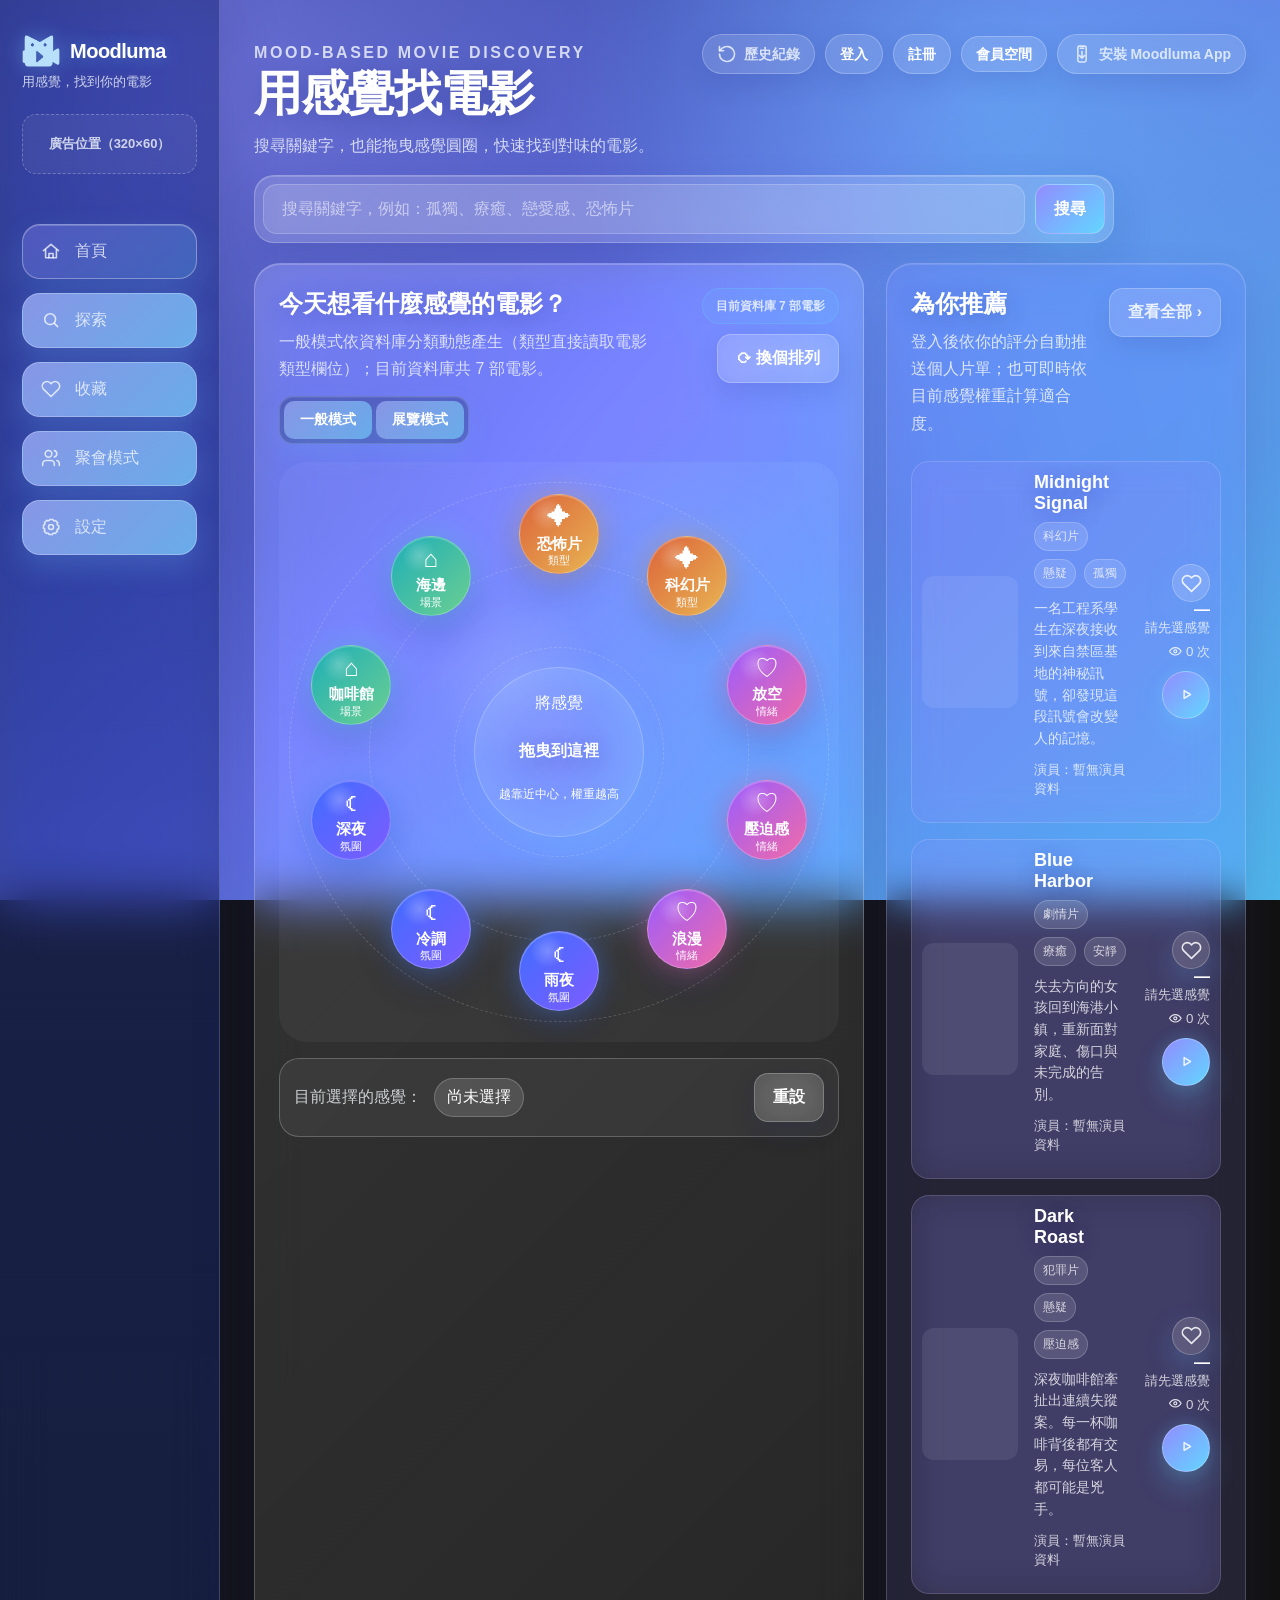
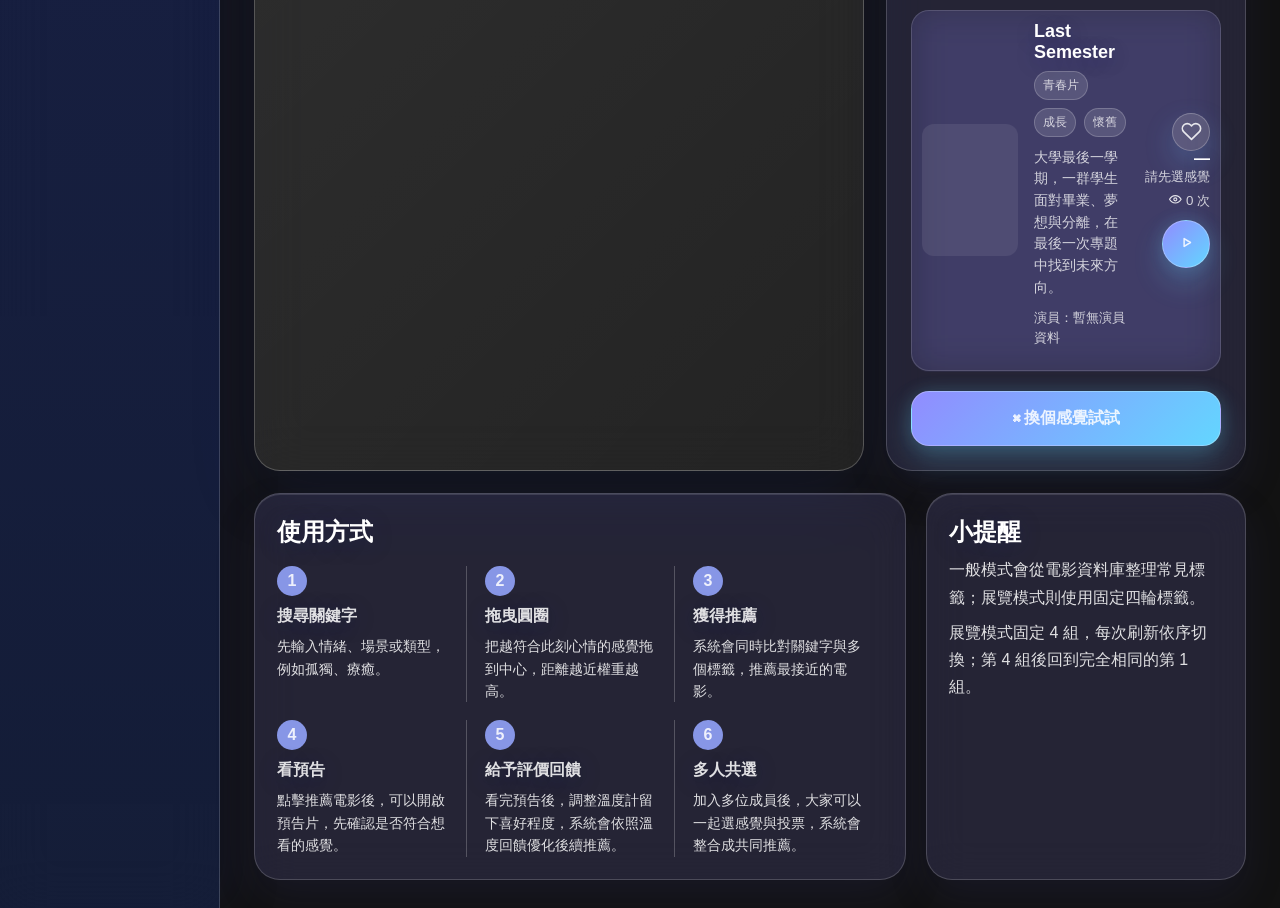
==== commit e66e7cb7: "加入個人化片單功能" ====
--- a/index.html
+++ b/index.html
@@ -10,7 +10,7 @@
 <meta name="netlify-deploy" content="https://netlify.new/?utm_campaign=ai-legible&amp;utm_source=meta&amp;utm_medium=referral&amp;utm_id=b1196f9f-b6c9-4ea8-afdd-1371768cecf0">
   <meta name="viewport" content="width=device-width, initial-scale=1.0, viewport-fit=cover" />
   <title>用感覺找電影｜Moodluma</title>
-  <link rel="stylesheet" href="style.css" />
+  <link rel="stylesheet" href="style.css?v=personalized" />
   <link rel="stylesheet" href="opening.css" />
   <link rel="stylesheet" href="password-toggle.css" />
   <link rel="icon" type="image/png" href="moodluma-icon.png">
@@ -140,7 +140,7 @@
             <div class="recommend-head">
               <div>
                 <h3>為你推薦</h3>
-                <p>適合度綜合目前感覺權重、偏好命中程度與電影本身特徵比例即時計算；未選擇感覺時不顯示百分比。</p>
+                <p>登入後依你的評分自動推送個人片單；也可即時依目前感覺權重計算適合度。</p>
               </div>
               <button id="viewAllBtn">查看全部 ›</button>
             </div>
@@ -286,79 +286,99 @@
       </div>
 
       <div id="page-party" class="page-view">
-        <header class="topbar">
+        <header class="topbar party-topbar">
           <div>
             <p class="eyebrow">Group Movie Night</p>
             <h2>多人一起選電影</h2>
-            <p>加入成員後，每個人選擇自己的感覺，系統會整理出最適合大家的電影。</p>
+            <p>先開房間、加入成員，再各自選感覺；最後可看共同心情與每人片單。</p>
+          </div>
+          <div class="party-room-chip" aria-label="目前房間">
+            <span>房間代碼</span>
+            <strong id="roomCode">ROOM----</strong>
+            <button id="newRoomBtn" class="room-small-btn" type="button">產生新房間</button>
           </div>
         </header>
-        
-        <section class="group-panel">
-          <div class="group-head">
-            <div>
+
+        <section class="group-panel party-layout">
+          <div class="party-setup">
+            <div class="party-setup-block">
+              <h3>加入房間</h3>
+              <div class="join-room-box party-join-row">
+                <input id="joinRoomInput" type="text" placeholder="輸入房間代碼，例如：ROOM-G72NSS" />
+                <button id="joinRoomBtn" type="button">加入房間</button>
+              </div>
+            </div>
+
+            <div class="party-setup-block">
               <h3>加入成員</h3>
-            </div>
-            <div class="room-box">
-              <span>目前房間代碼</span>
-              <strong id="roomCode">ROOM----</strong>
-              <button id="newRoomBtn" class="room-small-btn" type="button">產生新房間</button>
-            </div>
-          </div>
-
-          <div class="group-controls">
-            <input id="memberNameInput" type="text" placeholder="請輸入成員名稱，例如：小明" />
-            <button id="addMemberBtn">＋ 加入成員</button>
-            <button id="groupModeBtn">開啟多人模式</button>
-          </div>
-
-          <div class="join-room-box">
-            <input id="joinRoomInput" type="text" placeholder="輸入房間代碼，例如：ROOM-G72NSS" />
-            <button id="joinRoomBtn" type="button">加入房間</button>
-          </div>
-
-          <div id="memberList" class="member-list"></div>
-
-          <div class="role-select-panel">
-            <div class="role-select-head">
-              <h3>選擇角色</h3>
-              <p>先點選成員，再點選想套用的角色。</p>
-            </div>
-
-            <div class="role-list" id="roleList">
-              <button class="role-option" type="button" data-role="role-1">
-                <img src="roles/role-1.png" alt="角色 1">
-                <span>角色 1</span>
-              </button>
-
-              <button class="role-option" type="button" data-role="role-2">
-                <img src="roles/role-2.png" alt="角色 2">
-                <span>角色 2</span>
-              </button>
-
-              <button class="role-option" type="button" data-role="role-3">
-                <img src="roles/role-3.png" alt="角色 3">
-                <span>角色 3</span>
-              </button>
-
-              <button class="role-option" type="button" data-role="role-4">
-                <img src="roles/role-4.png" alt="角色 4">
-                <span>角色 4</span>
-              </button>
-
-              <button class="role-option" type="button" data-role="role-5">
-                <img src="roles/role-5.png" alt="角色 5">
-                <span>角色 5</span>
-              </button>
-            </div>
-          </div>
-
-          <div class="group-summary">
-            <div>
-              <h4>共同感覺</h4>
-              <p>系統會把每位成員選到的標籤加總，找出大家最接近的共同心情。</p>
-            </div>
-            <div id="groupTags" class="group-tags"></div>
+              <div class="group-controls party-add-row">
+                <input id="memberNameInput" type="text" placeholder="請輸入成員名稱，例如：小明" />
+                <button id="addMemberBtn" type="button">＋ 加入成員</button>
+                <button id="groupModeBtn" type="button">開啟多人模式</button>
+              </div>
+            </div>
+          </div>
+
+          <div class="party-main-grid">
+            <div class="party-col party-col-members">
+              <div class="party-section-head">
+                <h3>成員</h3>
+                <p>點選成員後，可在右側套用角色，再到首頁幫他選感覺。</p>
+              </div>
+              <div id="memberList" class="member-list"></div>
+            </div>
+
+            <div class="party-col party-col-roles">
+              <div class="role-select-panel">
+                <div class="role-select-head">
+                  <h3>選擇角色</h3>
+                  <p>先點選成員，再點選想套用的角色。</p>
+                </div>
+                <div class="role-list" id="roleList">
+                  <button class="role-option" type="button" data-role="role-1">
+                    <img src="roles/role-1.png" alt="角色 1">
+                    <span>角色 1</span>
+                  </button>
+                  <button class="role-option" type="button" data-role="role-2">
+                    <img src="roles/role-2.png" alt="角色 2">
+                    <span>角色 2</span>
+                  </button>
+                  <button class="role-option" type="button" data-role="role-3">
+                    <img src="roles/role-3.png" alt="角色 3">
+                    <span>角色 3</span>
+                  </button>
+                  <button class="role-option" type="button" data-role="role-4">
+                    <img src="roles/role-4.png" alt="角色 4">
+                    <span>角色 4</span>
+                  </button>
+                  <button class="role-option" type="button" data-role="role-5">
+                    <img src="roles/role-5.png" alt="角色 5">
+                    <span>角色 5</span>
+                  </button>
+                </div>
+              </div>
+            </div>
+          </div>
+
+          <div class="party-results-grid">
+            <div class="group-summary party-shared-mood">
+              <div>
+                <h4>共同感覺</h4>
+                <p>把每位成員的標籤加總，找出大家最接近的共同心情。</p>
+              </div>
+              <div id="groupTags" class="group-tags"></div>
+            </div>
+
+            <div class="group-summary member-recommend-summary party-member-recs">
+              <div class="party-rec-head">
+                <div>
+                  <h4>成員各自推薦</h4>
+                  <p>依每人標籤或帳號喜好，分別產生一份片單。</p>
+                </div>
+                <button id="roomMemberRecommendBtn" class="wide-btn" type="button">產生個人片單</button>
+              </div>
+              <div id="memberRecommendPanel" class="member-recommend-panel"></div>
+            </div>
           </div>
         </section>
       </div>
@@ -459,7 +479,7 @@
           <span>Email</span>
           <input id="authEmail" type="email" autocomplete="email" placeholder="請輸入 Email">
         </label>
-        <label>
+<label>
           <span>密碼</span>
           <div class="password-input-wrap">
             <input id="authPassword" type="password" autocomplete="current-password" placeholder="請輸入密碼">
@@ -610,7 +630,7 @@
     </div>
   </div>
 
-  <script src="app.js"></script>
+  <script src="app.js?v=personalized"></script>
   <script src="opening.js"></script>
   <script src="password-toggle.js"></script>
 </body>
--- a/style.css
+++ b/style.css
@@ -7236,3 +7236,29 @@
     padding-inline: 14px;
   }
 }
+
+/* Personal recommendation lists */
+.member-recommend-summary {
+  display: grid;
+  gap: 14px;
+  align-items: start;
+}
+
+.member-recommend-panel {
+  display: grid;
+  gap: 14px;
+  width: 100%;
+}
+
+.member-rec-block .recommend-head h3 {
+  font-size: 1rem;
+}
+
+.member-rec-list {
+  display: grid;
+  gap: 8px;
+}
+
+.member-rec-item {
+  cursor: pointer;
+}
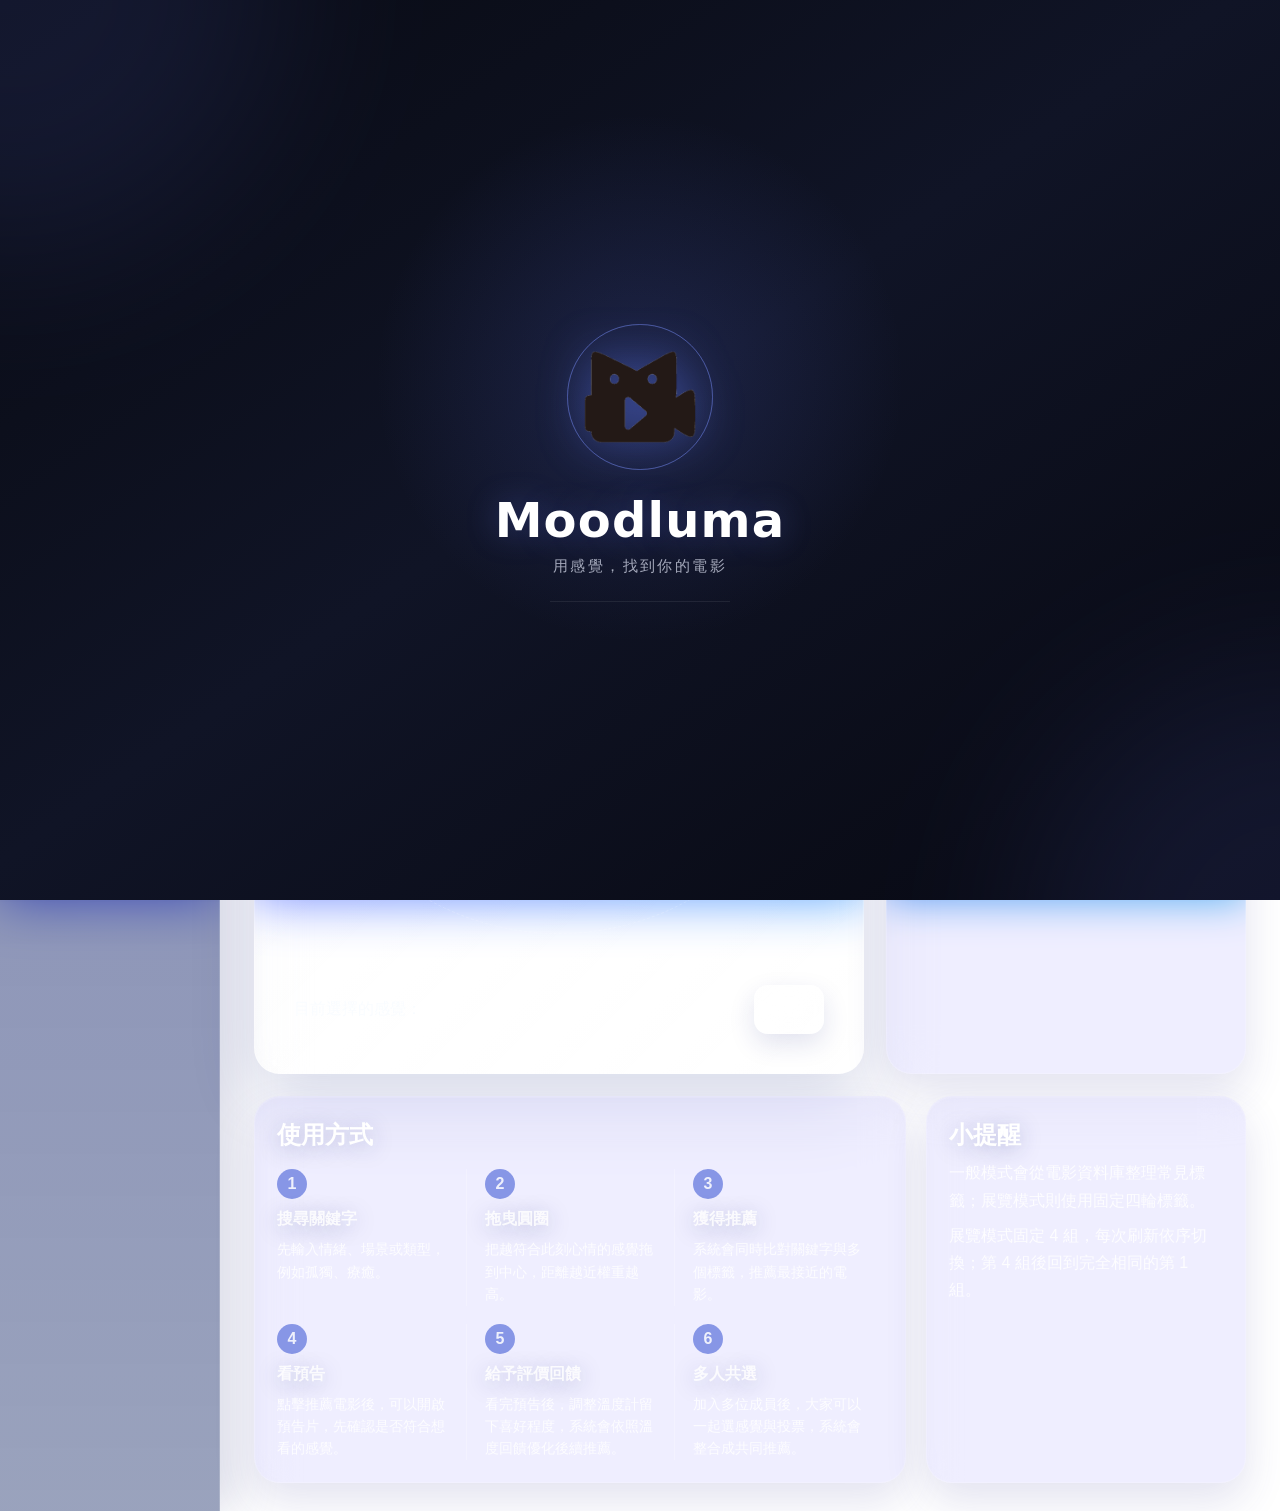
==== commit e3809e28: "修正評價框與圓圈標籤" ====
--- a/index.html
+++ b/index.html
@@ -77,7 +77,7 @@
           <div>
             <p class="eyebrow">Mood-based Movie Discovery</p>
             <h2>用感覺找電影</h2>
-            <p>搜尋關鍵字，也能拖曳感覺圓圈，快速找到對味的電影。</p>
+            <p>挑選感覺圓圈，快速找到對味的電影。</p>
           </div>
 
           <div class="top-actions">
@@ -89,13 +89,7 @@
           </div>
         </header>
 
-        <section class="search-panel">
-          <div class="search-box">
-            <input id="searchInput" type="text" placeholder="搜尋關鍵字，例如：孤獨、療癒、戀愛感、恐怖片" />
-            <button id="searchBtn">搜尋</button>
-          </div>
-          <p id="dbStatus" class="db-status" style="display: none;"></p>
-        </section>
+        <p id="dbStatus" class="db-status" hidden></p>
 
         <section class="hero-layout">
           <section class="mood-stage-card">
@@ -206,7 +200,9 @@
           
           <div class="explore-search-box">
             <input id="exploreSearchInput" type="text" placeholder="搜尋電影、情緒、演員或導演..." />
-            <button id="exploreSearchBtn">🔍</button>
+            <button id="exploreSearchBtn" type="button" aria-label="搜尋探索電影">
+              <svg class="ui-icon" viewBox="0 0 24 24" aria-hidden="true"><circle cx="10.8" cy="10.8" r="6.6"/><path d="m15.7 15.7 4.1 4.1"/></svg>
+            </button>
           </div>
         </header>
 
@@ -576,7 +572,14 @@
         <p class="modal-label">Movie Detail</p>
         <h2 id="modalTitle">電影名稱</h2>
         <div id="modalMeta" class="modal-meta"></div>
-        <p id="modalDesc">電影簡介</p>
+        <section class="modal-text-box modal-desc-box" aria-labelledby="modalDescLabel">
+          <h3 class="modal-text-label" id="modalDescLabel">電影簡介</h3>
+          <p id="modalDesc">電影簡介</p>
+        </section>
+        <section class="modal-text-box modal-actors-box" aria-labelledby="modalActorsLabel">
+          <h3 class="modal-text-label" id="modalActorsLabel">演員名單</h3>
+          <p id="modalActors">暫無演員資料</p>
+        </section>
         <div class="modal-actions">
           <a id="trailerLink" class="play-btn" target="_blank" rel="noopener"><span class="icon-label"><svg class="ui-icon" viewBox="0 0 24 24" aria-hidden="true"><path d="m9 7 8 5-8 5V7Z"/></svg><span>開啟預告片</span></span></a>
           <button class="detail-btn" id="favoriteBtn" type="button">♡ 加入收藏</button>
--- a/style.css
+++ b/style.css
@@ -851,7 +851,6 @@
     padding: 30px 24px;
   }
 }
-
 
 /* ===== Trailer feedback interaction ===== */
 .feedback-box {
@@ -7237,6 +7236,7 @@
   }
 }
 
+<<<<<<< HEAD
 /* Personal recommendation lists */
 .member-recommend-summary {
   display: grid;
@@ -7261,4 +7261,403 @@
 
 .member-rec-item {
   cursor: pointer;
-}
+=======
+/* 長標籤與長片名自動適應容器 */
+.mood-bubble {
+  box-sizing: border-box !important;
+  padding: 5px !important;
+}
+
+.mood-bubble > span {
+  box-sizing: border-box;
+  min-width: 0;
+  width: 100%;
+  padding-inline: 2px;
+  gap: 1px;
+}
+
+.mood-bubble .icon {
+  margin: 0 0 1px !important;
+  line-height: 1;
+}
+
+.mood-bubble .tag {
+  box-sizing: border-box;
+  width: 100%;
+  min-width: 0;
+  max-width: 100%;
+  font-size: var(--bubble-tag-font, 12px) !important;
+  line-height: 1.05 !important;
+  overflow-wrap: anywhere;
+  word-break: break-word;
+}
+
+.mood-bubble.has-long-tag .kind {
+  display: none;
+}
+
+.movie-item .movie-main-info,
+.movie-item h4,
+.explore-info,
+.explore-info h4 {
+  min-width: 0;
+}
+
+.movie-item h4,
+.explore-info h4 {
+  white-space: normal !important;
+  overflow-wrap: anywhere;
+  word-break: break-word;
+  line-height: 1.3;
+}
+
+.explore-info h4 {
+  display: -webkit-box;
+  -webkit-box-orient: vertical;
+  -webkit-line-clamp: 2;
+  line-clamp: 2;
+  overflow: hidden;
+  min-height: 2.6em;
+}
+
+.modal-content {
+  min-width: 0;
+}
+
+.modal-content h2 {
+  max-width: 100%;
+  font-size: clamp(22px, 4vw, 44px) !important;
+  line-height: 1.2;
+  letter-spacing: -0.04em;
+  overflow-wrap: anywhere;
+  word-break: break-word;
+}
+
+/* 小卡與電影詳細視窗：簡介、演員名單使用一致的資訊框 */
+.movie-extra-box,
+.modal-text-box {
+  min-width: 0;
+  border: 1px solid rgba(255, 255, 255, 0.22);
+  border-radius: 13px;
+  background: linear-gradient(135deg, rgba(255, 255, 255, 0.13), rgba(255, 255, 255, 0.055));
+  box-shadow: inset 0 1px 0 rgba(255, 255, 255, 0.10);
+}
+
+.movie-extra-box {
+  margin-top: 8px;
+  padding: 8px 10px;
+}
+
+.movie-extra-label,
+.modal-text-label {
+  display: block;
+  margin: 0;
+  color: rgba(255, 255, 255, 0.9);
+  font-size: 10px;
+  font-weight: 800;
+  letter-spacing: 0.04em;
+}
+
+.movie-extra-box .movie-desc,
+.movie-extra-box .movie-actors {
+  margin: 4px 0 0 !important;
+  color: rgba(255, 255, 255, 0.82) !important;
+  font-size: 11px !important;
+  line-height: 1.5 !important;
+  overflow-wrap: anywhere;
+  word-break: break-word;
+  display: -webkit-box;
+  -webkit-box-orient: vertical;
+  -webkit-line-clamp: 2;
+  line-clamp: 2;
+  overflow: hidden;
+}
+
+.modal-text-box {
+  margin: 0 0 12px;
+  padding: 12px 14px;
+  border-radius: 16px;
+  background: linear-gradient(135deg, rgba(255, 255, 255, 0.15), rgba(255, 255, 255, 0.075));
+}
+
+.modal-text-label {
+  margin-bottom: 6px;
+  font-size: 13px;
+}
+
+.modal-text-box p {
+  min-width: 0;
+  margin: 0 !important;
+  color: rgba(255, 255, 255, 0.88) !important;
+  font-size: 14px !important;
+  line-height: 1.7 !important;
+  overflow-wrap: anywhere;
+  word-break: break-word;
+}
+
+.movie-item {
+  grid-template-columns: minmax(76px, 96px) minmax(0, 1fr) auto;
+}
+
+.movie-item .movie-main-info {
+  min-width: 0;
+}
+
+@media (max-width: 760px) {
+  .movie-item {
+    grid-template-columns: 74px minmax(0, 1fr) !important;
+    gap: 10px !important;
+  }
+
+  .movie-item .poster {
+    width: 74px !important;
+    height: 106px !important;
+  }
+
+  .movie-item .movie-score {
+    grid-column: 1 / -1 !important;
+    width: 100% !important;
+    display: flex !important;
+    flex-direction: row !important;
+    justify-content: flex-end !important;
+    align-items: center !important;
+    gap: 12px !important;
+    padding-top: 8px !important;
+    border-top: 1px solid rgba(255, 255, 255, 0.14);
+  }
+
+  .movie-extra-box {
+    padding: 7px 9px;
+  }
+
+  .modal-panel {
+    width: min(720px, 100%) !important;
+    max-height: calc(100dvh - 24px) !important;
+    min-height: 0 !important;
+  }
+
+  .modal-content {
+    min-width: 0 !important;
+  }
+}
+
+@media (max-width: 700px) {
+  .movie-modal {
+    padding: 12px !important;
+  }
+
+  .modal-panel {
+    width: 100% !important;
+    max-height: calc(100dvh - 24px) !important;
+    min-height: 0 !important;
+  }
+
+  .modal-cover {
+    height: clamp(170px, 45vw, 250px) !important;
+    min-height: 0 !important;
+  }
+
+  .modal-content {
+    padding: 20px 16px 18px !important;
+  }
+
+  .modal-text-box {
+    padding: 10px 12px;
+    margin-bottom: 10px;
+  }
+
+  .modal-text-box p {
+    font-size: 13px !important;
+    line-height: 1.65 !important;
+  }
+
+  .modal-content h2 {
+    font-size: clamp(24px, 7vw, 36px) !important;
+    overflow-wrap: anywhere;
+  }
+}
+
+body.light-mode .movie-extra-box,
+body.light-mode .modal-text-box {
+  border-color: rgba(55, 76, 130, 0.18) !important;
+  background: linear-gradient(135deg, rgba(255, 255, 255, 0.86), rgba(232, 239, 252, 0.76)) !important;
+  box-shadow: inset 0 1px 0 rgba(255, 255, 255, 0.9) !important;
+}
+
+body.light-mode .movie-extra-label,
+body.light-mode .movie-extra-box .movie-desc,
+body.light-mode .movie-extra-box .movie-actors,
+body.light-mode .modal-content .modal-text-label,
+body.light-mode .modal-content .modal-text-box p {
+  color: #405273 !important;
+}
+
+/* 圓圈標籤保持單行，依實際文字寬度縮放 */
+.mood-bubble .tag {
+  box-sizing: border-box !important;
+  width: max-content !important;
+  min-width: 0 !important;
+  max-width: none !important;
+  white-space: nowrap !important;
+  overflow-wrap: normal !important;
+  word-break: keep-all !important;
+  display: block !important;
+  margin-inline: auto !important;
+  text-align: center !important;
+  font-size: var(--bubble-tag-font, 12px) !important;
+  line-height: 1.1 !important;
+  transform: scaleX(var(--bubble-tag-scale-x, 1));
+  transform-origin: center center;
+}
+
+.mood-bubble.has-long-tag .kind {
+  display: block !important;
+}
+
+@media (max-width: 760px) {
+  .movie-item,
+  body.card-size-small .movie-item,
+  body.card-size-large .movie-item {
+    grid-template-columns: minmax(64px, clamp(64px, 20vw, 84px)) minmax(0, 1fr) !important;
+  }
+
+  .movie-item .poster,
+  body.card-size-small .movie-item .poster,
+  body.card-size-large .movie-item .poster {
+    width: clamp(64px, 20vw, 84px) !important;
+    height: clamp(96px, 30vw, 126px) !important;
+    align-self: center !important;
+    justify-self: center !important;
+  }
+}
+
+
+/* 探索搜尋框：移除輸入欄內框，統一成單一膠囊並使用線條搜尋圖示 */
+#page-explore .explore-search-box {
+  display: flex !important;
+  align-items: center !important;
+  gap: 8px !important;
+  width: min(420px, 100%) !important;
+  min-width: 0 !important;
+  padding: 6px 7px 6px 20px !important;
+  border-radius: 999px !important;
+  background: rgba(255, 255, 255, 0.15) !important;
+  border: 1px solid rgba(255, 255, 255, 0.27) !important;
+  box-shadow: 0 12px 30px rgba(30, 42, 132, 0.16), inset 0 1px 0 rgba(255, 255, 255, 0.18) !important;
+  backdrop-filter: blur(16px);
+}
+
+#page-explore .explore-search-box input,
+#page-explore .explore-search-box input[type="text"] {
+  flex: 1 1 auto !important;
+  width: 0 !important;
+  min-width: 0 !important;
+  height: 40px !important;
+  padding: 0 !important;
+  border: 0 !important;
+  border-radius: 0 !important;
+  outline: 0 !important;
+  background: transparent !important;
+  box-shadow: none !important;
+  color: #fff !important;
+  font-size: 14px !important;
+  text-overflow: ellipsis;
+  appearance: none;
+}
+
+#page-explore .explore-search-box input:focus {
+  border: 0 !important;
+  outline: 0 !important;
+  box-shadow: none !important;
+}
+
+#page-explore .explore-search-box button {
+  flex: 0 0 40px !important;
+  width: 40px !important;
+  min-width: 40px !important;
+  height: 40px !important;
+  padding: 0 !important;
+  display: grid !important;
+  place-items: center !important;
+  border: 1px solid rgba(255, 255, 255, 0.24) !important;
+  border-radius: 50% !important;
+  background: linear-gradient(145deg, #8c9bff, #6485ec) !important;
+  color: #fff !important;
+  box-shadow: 0 5px 14px rgba(57, 77, 178, 0.28) !important;
+  font-size: 0 !important;
+  transition: transform 0.2s ease, filter 0.2s ease;
+}
+
+#page-explore .explore-search-box button:hover {
+  filter: brightness(1.08);
+  transform: translateY(-1px);
+}
+
+#page-explore .explore-search-box button .ui-icon {
+  width: 19px;
+  height: 19px;
+  stroke: currentColor;
+  stroke-width: 2;
+}
+
+@media (max-width: 760px) {
+  #page-explore .explore-search-box {
+    display: flex !important;
+    grid-template-columns: none !important;
+    flex-direction: row !important;
+    width: min(100%, 440px) !important;
+    padding: 5px 6px 5px 16px !important;
+    gap: 6px !important;
+    border-radius: 999px !important;
+  }
+
+  #page-explore .explore-search-box input,
+  #page-explore .explore-search-box input[type="text"] {
+    height: 40px !important;
+    padding: 0 !important;
+  }
+
+  #page-explore .explore-search-box button {
+    flex: 0 0 38px !important;
+    width: 38px !important;
+    min-width: 38px !important;
+    height: 38px !important;
+    border-radius: 50% !important;
+  }
+}
+
+
+/* 評價溫度計的低溫／高溫文字只保留文字，不顯示額外方框 */
+#movieModal .temp-meter-head span {
+  display: block !important;
+  padding: 0 !important;
+  border: 0 !important;
+  border-radius: 0 !important;
+  outline: 0 !important;
+  background: transparent !important;
+  box-shadow: none !important;
+}
+
+/* 長圓圈標籤仍顯示分類（例如「場景」），並依圈徑調整字體比例 */
+.mood-bubble .tag {
+  text-align: center !important;
+  white-space: nowrap !important;
+}
+
+.mood-bubble.has-long-tag .kind {
+  display: block !important;
+  margin-top: 1px !important;
+  font-size: clamp(8px, 0.72em, 9px) !important;
+  line-height: 1.05 !important;
+  white-space: nowrap !important;
+}
+
+/* 移除低溫／高溫與刻度區域背後的內層透明方框 */
+#movieModal .feedback-temperature .temp-meter {
+  background: transparent !important;
+  border: 0 !important;
+  box-shadow: none !important;
+  padding: 0 !important;
+  border-radius: 0 !important;
+>>>>>>> 94e77d9 (修正評價框與圓圈標籤)
+}
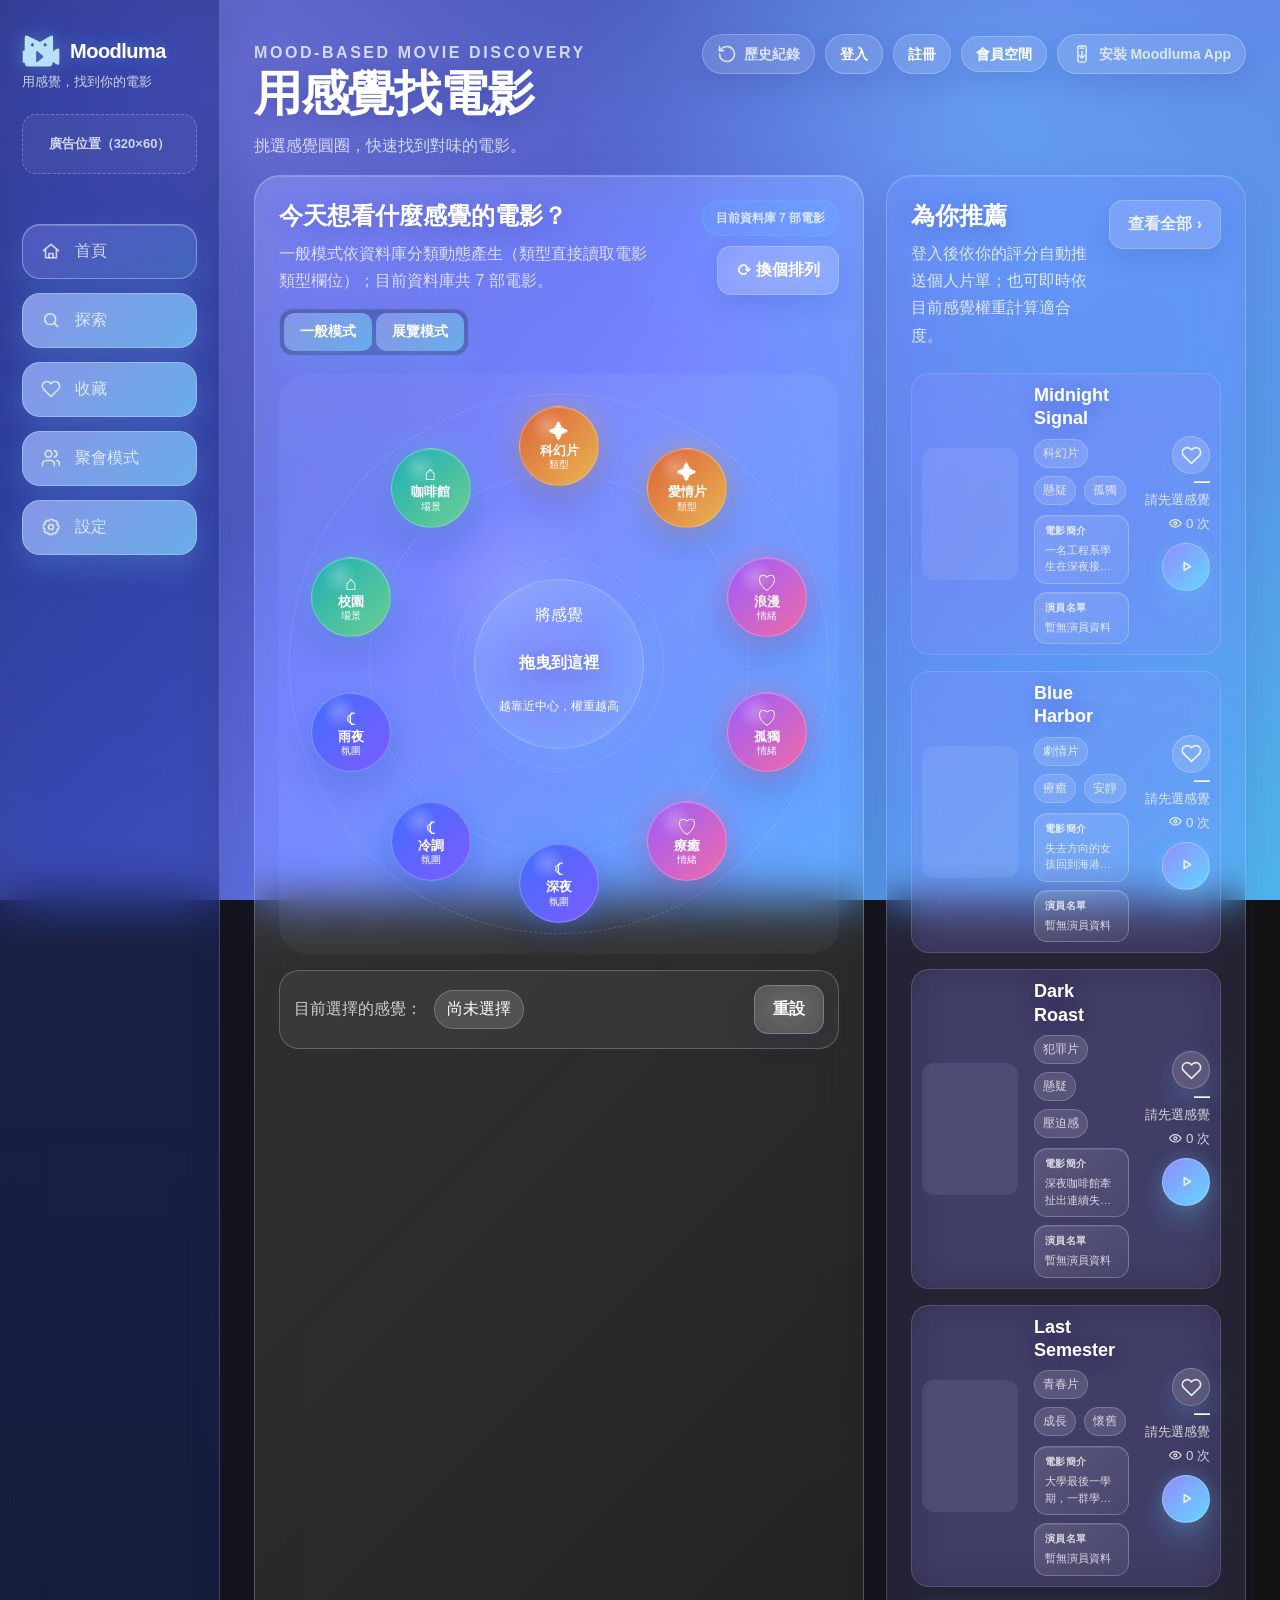
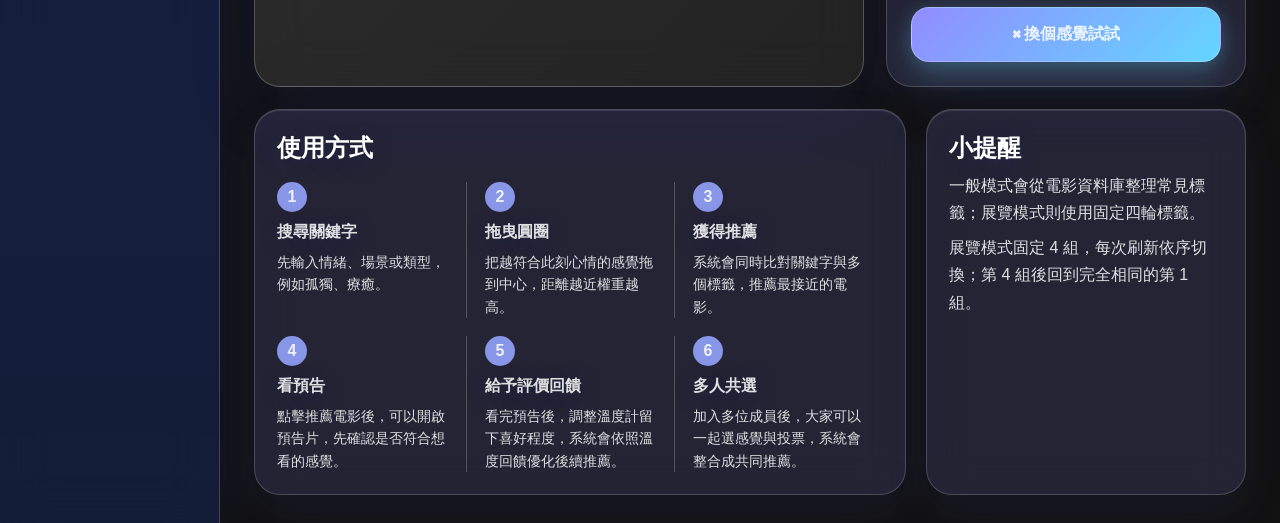
==== commit 1329673f: "更新網站修改" ====
--- a/index.html
+++ b/index.html
@@ -199,7 +199,7 @@
           </div>
           
           <div class="explore-search-box">
-            <input id="exploreSearchInput" type="text" placeholder="搜尋電影、情緒、演員或導演..." />
+            <input id="exploreSearchInput" type="text" placeholder="例如：想看好笑的、愛情但不要悲劇" aria-describedby="exploreSearchSummary" maxlength="240" />
             <button id="exploreSearchBtn" type="button" aria-label="搜尋探索電影">
               <svg class="ui-icon" viewBox="0 0 24 24" aria-hidden="true"><circle cx="10.8" cy="10.8" r="6.6"/><path d="m15.7 15.7 4.1 4.1"/></svg>
             </button>
@@ -207,6 +207,7 @@
         </header>
 
         <div class="explore-content">
+          <p id="exploreSearchSummary" class="search-intent-summary" role="status" aria-live="polite" hidden></p>
           <section class="explore-section">
             <h3>熱門分類</h3>
             <div class="category-grid">
@@ -633,7 +634,9 @@
     </div>
   </div>
 
-  <script src="app.js?v=personalized"></script>
+  <script src="search-rules.js?v=search-20261025"></script>
+  <script src="search-engine.js?v=search-20261025"></script>
+  <script src="app.js?v=search-20261025"></script>
   <script src="opening.js"></script>
   <script src="password-toggle.js"></script>
 </body>
--- a/style.css
+++ b/style.css
@@ -7236,32 +7236,6 @@
   }
 }
 
-<<<<<<< HEAD
-/* Personal recommendation lists */
-.member-recommend-summary {
-  display: grid;
-  gap: 14px;
-  align-items: start;
-}
-
-.member-recommend-panel {
-  display: grid;
-  gap: 14px;
-  width: 100%;
-}
-
-.member-rec-block .recommend-head h3 {
-  font-size: 1rem;
-}
-
-.member-rec-list {
-  display: grid;
-  gap: 8px;
-}
-
-.member-rec-item {
-  cursor: pointer;
-=======
 /* 長標籤與長片名自動適應容器 */
 .mood-bubble {
   box-sizing: border-box !important;
@@ -7501,17 +7475,14 @@
   white-space: nowrap !important;
   overflow-wrap: normal !important;
   word-break: keep-all !important;
-  display: block !important;
-  margin-inline: auto !important;
-  text-align: center !important;
   font-size: var(--bubble-tag-font, 12px) !important;
   line-height: 1.1 !important;
   transform: scaleX(var(--bubble-tag-scale-x, 1));
-  transform-origin: center center;
+  transform-origin: center;
 }
 
 .mood-bubble.has-long-tag .kind {
-  display: block !important;
+  display: none !important;
 }
 
 @media (max-width: 760px) {
@@ -7531,133 +7502,82 @@
   }
 }
 
-
-/* 探索搜尋框：移除輸入欄內框，統一成單一膠囊並使用線條搜尋圖示 */
-#page-explore .explore-search-box {
+.search-intent-summary { padding: 12px 16px; border: 1px solid rgba(128,145,220,.25); border-radius: 12px; background: rgba(128,145,220,.08); font-size: 14px; line-height: 1.7; overflow-wrap: anywhere; }
+.search-intent-summary[hidden], .search-intent-summary:empty { display: none; }
+
+/* 圓圈內圖案與標籤整組置中；長標籤換行以維持各尺寸下的可讀比例。 */
+.mood-bubble {
   display: flex !important;
   align-items: center !important;
-  gap: 8px !important;
-  width: min(420px, 100%) !important;
+  justify-content: center !important;
+  text-align: center !important;
+  overflow: hidden !important;
+}
+
+.mood-bubble > span {
+  display: grid !important;
+  width: 100% !important;
+  height: 100% !important;
   min-width: 0 !important;
-  padding: 6px 7px 6px 20px !important;
-  border-radius: 999px !important;
-  background: rgba(255, 255, 255, 0.15) !important;
-  border: 1px solid rgba(255, 255, 255, 0.27) !important;
-  box-shadow: 0 12px 30px rgba(30, 42, 132, 0.16), inset 0 1px 0 rgba(255, 255, 255, 0.18) !important;
-  backdrop-filter: blur(16px);
-}
-
-#page-explore .explore-search-box input,
-#page-explore .explore-search-box input[type="text"] {
-  flex: 1 1 auto !important;
-  width: 0 !important;
+  align-content: center !important;
+  justify-items: center !important;
+  text-align: center !important;
+  gap: 2px !important;
+}
+
+.mood-bubble .icon {
+  margin: 0 !important;
+  font-size: clamp(15px, calc(var(--bubble-size, 84px) * 0.25), 22px) !important;
+  line-height: 1 !important;
+}
+
+.mood-bubble .tag {
+  display: block !important;
+  width: auto !important;
+  max-width: calc(var(--bubble-size, 84px) - 16px) !important;
   min-width: 0 !important;
-  height: 40px !important;
+  padding: 0 !important;
+  white-space: normal !important;
+  overflow-wrap: anywhere !important;
+  word-break: break-word !important;
+  font-size: var(--bubble-tag-font, 12px) !important;
+  line-height: 1.12 !important;
+  transform: none !important;
+}
+
+.mood-bubble .kind {
+  margin: 0 !important;
+  font-size: clamp(8px, calc(var(--bubble-size, 84px) * 0.12), 10px) !important;
+  line-height: 1.05 !important;
+}
+
+/* 溫度計保留刻度與滑桿，移除包住控制區的透明外框。 */
+.movie-modal .feedback-temperature {
+  margin-top: 16px !important;
   padding: 0 !important;
   border: 0 !important;
   border-radius: 0 !important;
-  outline: 0 !important;
   background: transparent !important;
   box-shadow: none !important;
-  color: #fff !important;
-  font-size: 14px !important;
-  text-overflow: ellipsis;
-  appearance: none;
-}
-
-#page-explore .explore-search-box input:focus {
-  border: 0 !important;
-  outline: 0 !important;
-  box-shadow: none !important;
-}
-
-#page-explore .explore-search-box button {
-  flex: 0 0 40px !important;
-  width: 40px !important;
-  min-width: 40px !important;
-  height: 40px !important;
-  padding: 0 !important;
-  display: grid !important;
-  place-items: center !important;
-  border: 1px solid rgba(255, 255, 255, 0.24) !important;
-  border-radius: 50% !important;
-  background: linear-gradient(145deg, #8c9bff, #6485ec) !important;
-  color: #fff !important;
-  box-shadow: 0 5px 14px rgba(57, 77, 178, 0.28) !important;
-  font-size: 0 !important;
-  transition: transform 0.2s ease, filter 0.2s ease;
-}
-
-#page-explore .explore-search-box button:hover {
-  filter: brightness(1.08);
-  transform: translateY(-1px);
-}
-
-#page-explore .explore-search-box button .ui-icon {
-  width: 19px;
-  height: 19px;
-  stroke: currentColor;
-  stroke-width: 2;
-}
-
-@media (max-width: 760px) {
-  #page-explore .explore-search-box {
-    display: flex !important;
-    grid-template-columns: none !important;
-    flex-direction: row !important;
-    width: min(100%, 440px) !important;
-    padding: 5px 6px 5px 16px !important;
-    gap: 6px !important;
-    border-radius: 999px !important;
-  }
-
-  #page-explore .explore-search-box input,
-  #page-explore .explore-search-box input[type="text"] {
-    height: 40px !important;
-    padding: 0 !important;
-  }
-
-  #page-explore .explore-search-box button {
-    flex: 0 0 38px !important;
-    width: 38px !important;
-    min-width: 38px !important;
-    height: 38px !important;
-    border-radius: 50% !important;
-  }
-}
-
-
-/* 評價溫度計的低溫／高溫文字只保留文字，不顯示額外方框 */
-#movieModal .temp-meter-head span {
-  display: block !important;
-  padding: 0 !important;
-  border: 0 !important;
-  border-radius: 0 !important;
-  outline: 0 !important;
-  background: transparent !important;
-  box-shadow: none !important;
-}
-
-/* 長圓圈標籤仍顯示分類（例如「場景」），並依圈徑調整字體比例 */
-.mood-bubble .tag {
-  text-align: center !important;
-  white-space: nowrap !important;
-}
-
-.mood-bubble.has-long-tag .kind {
-  display: block !important;
-  margin-top: 1px !important;
-  font-size: clamp(8px, 0.72em, 9px) !important;
-  line-height: 1.05 !important;
-  white-space: nowrap !important;
-}
-
-/* 移除低溫／高溫與刻度區域背後的內層透明方框 */
-#movieModal .feedback-temperature .temp-meter {
+  backdrop-filter: none !important;
+}
+
+body.light-mode .movie-modal .feedback-temperature {
   background: transparent !important;
   border: 0 !important;
   box-shadow: none !important;
-  padding: 0 !important;
-  border-radius: 0 !important;
->>>>>>> 94e77d9 (修正評價框與圓圈標籤)
-}
+}
+
+/* 移除探索搜尋列內層輸入框與低溫／高溫刻度區的透明矩形底框。 */
+#page-explore .explore-search-box input {
+  background: transparent !important;
+  border: 0 !important;
+  box-shadow: none !important;
+  outline: none !important;
+}
+
+.movie-modal .temp-meter {
+  background: transparent !important;
+  border: 0 !important;
+  box-shadow: none !important;
+}
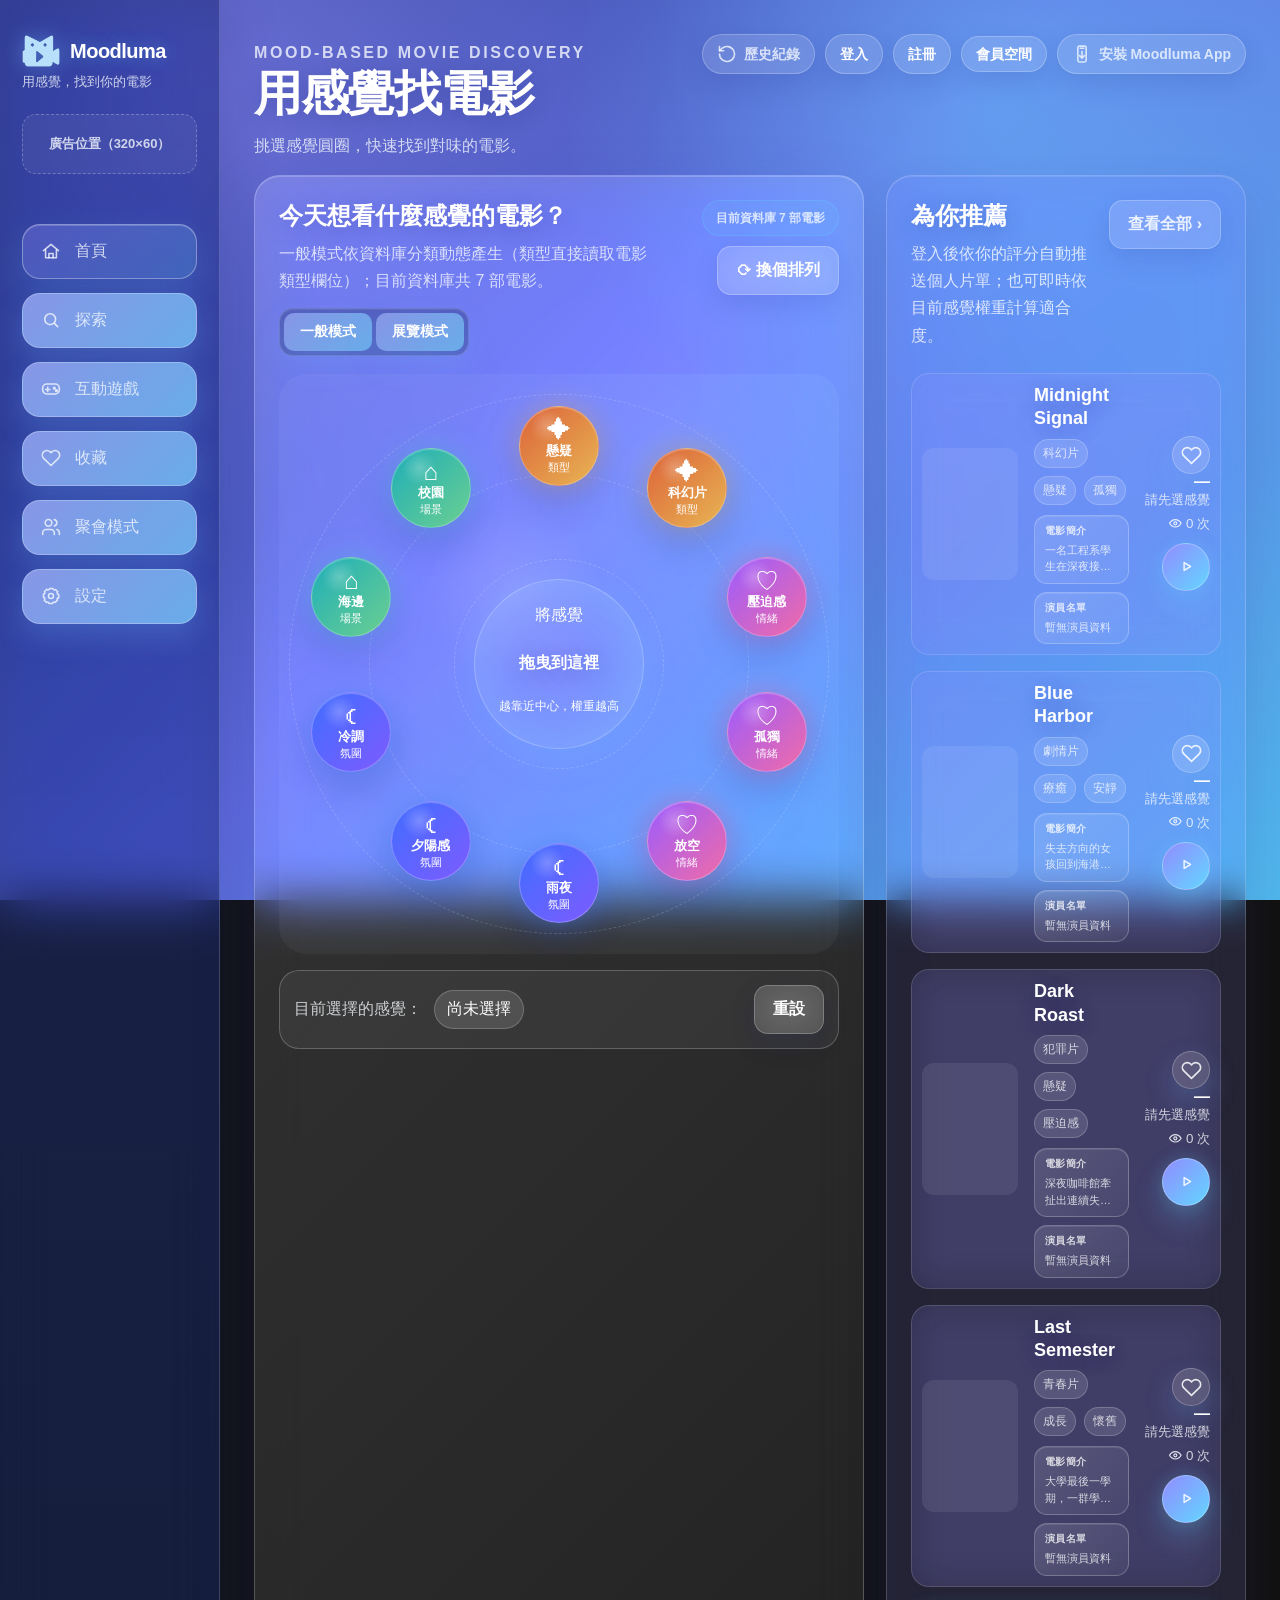
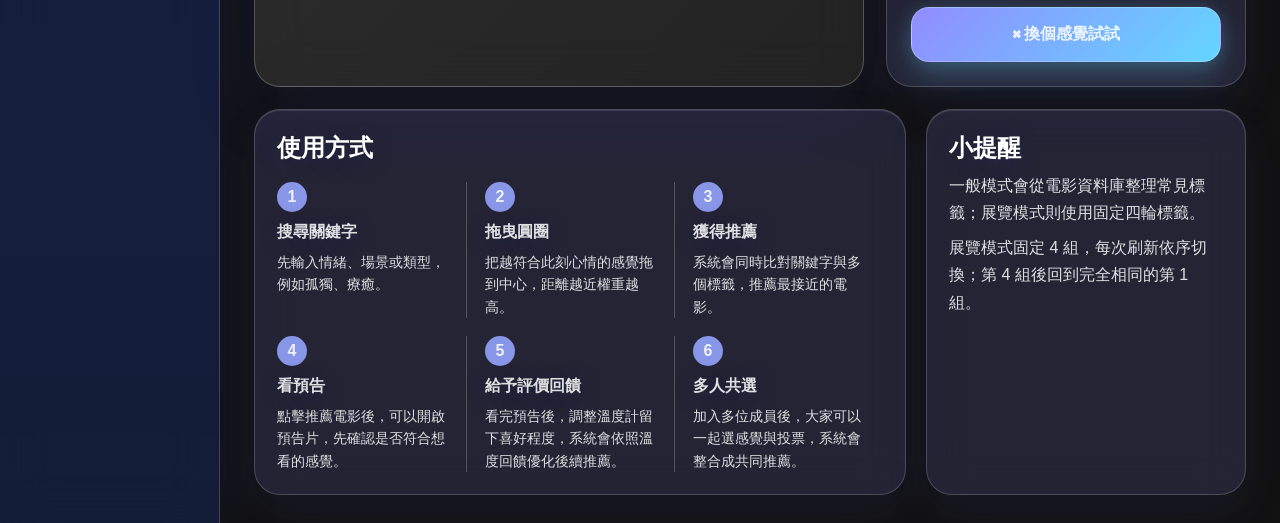
==== commit a9f95ee9: "Update movie game hints and answer effects" ====
--- a/index.html
+++ b/index.html
@@ -64,6 +64,7 @@
       <nav class="side-nav">
         <button id="navHome" class="nav-btn active" data-target="page-home" type="button"><span class="nav-icon"><svg class="ui-icon" viewBox="0 0 24 24" aria-hidden="true"><path d="M3 11.5 12 4l9 7.5"/><path d="M5.5 10.5V20h13v-9.5"/><path d="M9.5 20v-5h5v5"/></svg></span><span>首頁</span></button>
         <button id="navExplore" class="nav-btn" data-target="page-explore" type="button"><span class="nav-icon"><svg class="ui-icon" viewBox="0 0 24 24" aria-hidden="true"><circle cx="11" cy="11" r="6.5"/><path d="m16 16 4 4"/></svg></span><span>探索</span></button>
+        <button id="navGame" class="nav-btn" data-target="page-game" type="button"> <span class="nav-icon"> <svg class="ui-icon" viewBox="0 0 24 24" aria-hidden="true"> <rect x="2" y="6" width="20" height="12" rx="5"/><path d="M8 10v5M5.5 12.5h5"/><circle cx="16" cy="11" r="1"/><circle cx="18.5" cy="14" r="1"/></svg></span><span>互動遊戲</span></button>
         <button id="navFavorites" class="nav-btn" data-target="page-collection" type="button"><span class="nav-icon"><svg class="ui-icon" viewBox="0 0 24 24" aria-hidden="true"><path d="M20.8 4.6a5.5 5.5 0 0 0-7.8 0L12 5.6l-1-1a5.5 5.5 0 0 0-7.8 7.8L12 21l8.8-8.6a5.5 5.5 0 0 0 0-7.8Z"/></svg></span><span>收藏</span></button>
         <button id="navGroup" class="nav-btn" data-target="page-party" type="button"><span class="nav-icon"><svg class="ui-icon" viewBox="0 0 24 24" aria-hidden="true"><path d="M16 21v-2a4 4 0 0 0-4-4H6a4 4 0 0 0-4 4v2"/><circle cx="9" cy="7" r="4"/><path d="M22 21v-2a4 4 0 0 0-3-3.87M16 3.13a4 4 0 0 1 0 7.75"/></svg></span><span>聚會模式</span></button>
         <button id="navSettings" class="nav-btn" data-target="page-settings" type="button"><span class="nav-icon"><svg class="ui-icon" viewBox="0 0 24 24" aria-hidden="true"><circle cx="12" cy="12" r="3"/><path d="M19.4 15a1.7 1.7 0 0 0 .34 1.88l.06.06-2.83 2.83-.06-.06A1.7 1.7 0 0 0 15 19.4a1.7 1.7 0 0 0-1 .6 1.7 1.7 0 0 0-.4 1.1V21h-4v-.1A1.7 1.7 0 0 0 8.6 19.4a1.7 1.7 0 0 0-1.88.34l-.06.06-2.83-2.83.06-.06A1.7 1.7 0 0 0 4.6 15a1.7 1.7 0 0 0-.6-1 1.7 1.7 0 0 0-1.1-.4H3v-4h.1A1.7 1.7 0 0 0 4.6 8.6a1.7 1.7 0 0 0-.34-1.88l-.06-.06 2.83-2.83.06.06A1.7 1.7 0 0 0 9 4.6a1.7 1.7 0 0 0 1-.6 1.7 1.7 0 0 0 .4-1.1V3h4v.1A1.7 1.7 0 0 0 15.4 4.6a1.7 1.7 0 0 0 1.88-.34l.06-.06 2.83 2.83-.06.06A1.7 1.7 0 0 0 19.4 9c.16.37.4.7.72.96.3.25.69.39 1.08.4h.1v4h-.1a1.7 1.7 0 0 0-1.8.64Z"/></svg></span><span>設定</span></button>
@@ -380,6 +381,51 @@
         </section>
       </div>
 
+      
+        <!-- AI 猜電影互動遊戲 -->
+<div id="page-game" class="page-view">
+  <header class="topbar">
+    <div>
+      <p class="eyebrow">AI MOVIE CHALLENGE</p>
+      <h2>互動遊戲</h2>
+      <p>透過電影線索，挑戰你的電影知識！</p>
+    </div>
+  </header>
+
+  <section class="game-section">
+    <div class="game-card">
+      <h2>🎮 AI 猜電影挑戰</h2>
+
+      <div class="game-info">
+        <p>目前得分：
+          <strong id="gameScore">1000</strong>
+        </p>
+        <p>題目進度：
+          <strong id="gameProgress">1 / 10</strong>
+        </p>
+      </div>
+
+      <div id="gameClues"></div>
+
+      <button id="gameNextHint" type="button">
+        解鎖下一個提示（扣 150 分）
+      </button>
+
+      <h3>猜猜這是哪部電影？</h3>
+
+      <div id="gameOptions" class="game-options"></div>
+
+      <button id="gameSubmit" type="button">
+        提交答案
+      </button>
+
+      <p id="gameResult" role="status"></p>
+    </div>
+     </section>
+  </div>
+ 
+ 
+
       <div id="page-settings" class="page-view">
         <header class="topbar">
           <div>
@@ -498,26 +544,14 @@
     <div class="auth-panel forgot-password-panel">
       <button class="modal-close" id="forgotPasswordClose" type="button" aria-label="關閉重設密碼視窗">×</button>
       <p class="modal-label">Password Reset</p>
-      <h2>重設密碼</h2>
-      <p class="auth-desc">請輸入註冊時使用的帳號與 Email，核對成功後即可設定新密碼。</p>
+      <h2>忘記密碼</h2>
+      <p class="auth-desc">輸入註冊時使用的 Email，我們會寄送重設密碼連結。請到信箱開啟連結後設定新密碼。</p>
       <div class="auth-form">
-        <label>
-          <span><b class="required-mark">*</b> 帳號</span>
-          <input id="resetUsername" type="text" autocomplete="username" placeholder="請輸入註冊帳號">
-        </label>
         <label>
           <span><b class="required-mark">*</b> 註冊 Email</span>
           <input id="resetEmail" type="email" autocomplete="email" placeholder="請輸入註冊 Email">
         </label>
-        <label>
-          <span><b class="required-mark">*</b> 新密碼</span>
-          <input id="resetNewPassword" type="password" autocomplete="new-password" placeholder="至少 6 個字元">
-        </label>
-        <label>
-          <span><b class="required-mark">*</b> 確認新密碼</span>
-          <input id="resetConfirmPassword" type="password" autocomplete="new-password" placeholder="再次輸入新密碼">
-        </label>
-        <button id="resetPasswordSubmit" class="wide-btn" type="button">確認重設密碼</button>
+        <button id="resetPasswordSubmit" class="wide-btn" type="button">寄送重設密碼連結</button>
         <button id="backToLoginBtn" class="forgot-password-btn" type="button">返回登入</button>
         <p id="resetPasswordMessage" class="auth-message" aria-live="polite"></p>
       </div>
@@ -636,7 +670,10 @@
 
   <script src="search-rules.js?v=search-20261025"></script>
   <script src="search-engine.js?v=search-20261025"></script>
-  <script src="app.js?v=search-20261025"></script>
+  <script src="member-config.js?v=member-20261025"></script>
+  <script src="member-api.js?v=member-20261025"></script>
+  <script src="app.js?v=member-20261025"></script>
+  <script src="game.js" defer></script>
   <script src="opening.js"></script>
   <script src="password-toggle.js"></script>
 </body>
--- a/style.css
+++ b/style.css
@@ -7505,79 +7505,432 @@
 .search-intent-summary { padding: 12px 16px; border: 1px solid rgba(128,145,220,.25); border-radius: 12px; background: rgba(128,145,220,.08); font-size: 14px; line-height: 1.7; overflow-wrap: anywhere; }
 .search-intent-summary[hidden], .search-intent-summary:empty { display: none; }
 
-/* 圓圈內圖案與標籤整組置中；長標籤換行以維持各尺寸下的可讀比例。 */
-.mood-bubble {
-  display: flex !important;
-  align-items: center !important;
-  justify-content: center !important;
-  text-align: center !important;
-  overflow: hidden !important;
-}
-
-.mood-bubble > span {
-  display: grid !important;
-  width: 100% !important;
-  height: 100% !important;
-  min-width: 0 !important;
-  align-content: center !important;
-  justify-items: center !important;
-  text-align: center !important;
-  gap: 2px !important;
-}
-
-.mood-bubble .icon {
-  margin: 0 !important;
-  font-size: clamp(15px, calc(var(--bubble-size, 84px) * 0.25), 22px) !important;
-  line-height: 1 !important;
-}
-
-.mood-bubble .tag {
-  display: block !important;
-  width: auto !important;
-  max-width: calc(var(--bubble-size, 84px) - 16px) !important;
-  min-width: 0 !important;
-  padding: 0 !important;
-  white-space: normal !important;
-  overflow-wrap: anywhere !important;
-  word-break: break-word !important;
-  font-size: var(--bubble-tag-font, 12px) !important;
-  line-height: 1.12 !important;
-  transform: none !important;
-}
-
-.mood-bubble .kind {
-  margin: 0 !important;
-  font-size: clamp(8px, calc(var(--bubble-size, 84px) * 0.12), 10px) !important;
-  line-height: 1.05 !important;
-}
-
-/* 溫度計保留刻度與滑桿，移除包住控制區的透明外框。 */
-.movie-modal .feedback-temperature {
-  margin-top: 16px !important;
-  padding: 0 !important;
-  border: 0 !important;
-  border-radius: 0 !important;
+
+/* 移除搜尋框內部透明長方形 */
+.explore-search-box input,
+body.light-mode .explore-search-box input {
   background: transparent !important;
+  border: none !important;
+  box-shadow: none !important;
+  outline: none !important;
+}
+
+
+/* 移除溫度計內部透明長方形 */
+.feedback-temperature .temp-meter {
+  background: transparent !important;
+  border: none !important;
   box-shadow: none !important;
   backdrop-filter: none !important;
-}
-
-body.light-mode .movie-modal .feedback-temperature {
-  background: transparent !important;
-  border: 0 !important;
-  box-shadow: none !important;
-}
-
-/* 移除探索搜尋列內層輸入框與低溫／高溫刻度區的透明矩形底框。 */
-#page-explore .explore-search-box input {
-  background: transparent !important;
-  border: 0 !important;
-  box-shadow: none !important;
+  padding: 0 !important;
+}
+
+
+/* AI 猜電影遊戲 */
+.game-section {
+  margin-top: 24px;
+  max-width: 850px;
+}
+
+.game-card {
+  padding: 28px;
+  border-radius: 22px;
+  background: rgba(255, 255, 255, 0.12);
+  border: 1px solid rgba(255, 255, 255, 0.2);
+  color: white;
+}
+
+.game-info {
+  display: flex;
+  justify-content: space-between;
+  margin: 24px 0;
+}
+
+#gameClues > div {
+  padding: 14px;
+  margin: 10px 0;
+  border-radius: 12px;
+  background: rgba(255, 255, 255, 0.1);
+}
+
+#gameNextHint,
+#gameSubmit {
+  width: 100%;
+  padding: 14px;
+  margin-top: 15px;
+  border-radius: 12px;
+  border: 1px solid rgba(255,255,255,0.2);
+  background: linear-gradient(120deg, #8c8afa, #56c5f4);
+  color: white;
+  cursor: pointer;
+}
+
+#gameAnswer {
+  box-sizing: border-box;
+  width: 100%;
+  padding: 14px;
+  border-radius: 12px;
+  border: 1px solid rgba(255,255,255,0.3);
+  background: rgba(255,255,255,0.12);
+  color: white;
+}
+
+#gameAnswer::placeholder {
+  color: rgba(255,255,255,0.7);
+}
+
+/* 聚會模式：共同感覺與成員各自推薦的間距 */
+#page-party .party-results-grid {
+    display: grid;
+    gap: 36px;
+}
+
+/* 聚會模式：產生個人片單按鈕往下移 */
+#page-party #roomMemberRecommendBtn {
+    margin-top: 20px;
+}
+
+
+/* =====================================
+   Moodluma 互動遊戲 RWD 自適應版面
+   ===================================== */
+
+/* 遊戲頁面使用完整主內容寬度 */
+#page-game {
+    width: 100%;
+    max-width: none;
+    min-width: 0;
+    box-sizing: border-box;
+}
+
+/* 遊戲區域填滿頁面 */
+#page-game .game-section {
+    width: 100%;
+    max-width: none;
+    min-width: 0;
+    box-sizing: border-box;
+}
+
+/* 遊戲主卡片 */
+#page-game .game-card {
+    width: 100%;
+    max-width: none;
+    min-width: 0;
+    box-sizing: border-box;
+    padding: 28px;
+    border-radius: 22px;
+}
+
+/* 分數及題目進度 */
+#page-game .game-info {
+    display: flex;
+    justify-content: space-between;
+    align-items: center;
+    flex-wrap: wrap;
+    gap: 16px;
+    margin: 24px 0;
+}
+
+/* 提示區域 */
+#page-game #gameClues {
+    width: 100%;
+    box-sizing: border-box;
+}
+
+/* 輸入框 */
+#page-game #gameAnswer {
+    display: block;
+    width: 100%;
+    max-width: 100%;
+    box-sizing: border-box;
+}
+
+/* 遊戲按鈕 */
+#page-game #gameNextHint,
+#page-game #gameSubmit {
+    display: block;
+    width: 100%;
+    max-width: 100%;
+    box-sizing: border-box;
+}
+
+/* 平板 */
+@media (max-width: 1024px) {
+    #page-game .game-card {
+        padding: 24px;
+    }
+}
+
+/* 手機 */
+@media (max-width: 600px) {
+    #page-game {
+        width: 100%;
+        min-width: 0;
+    }
+
+    #page-game .game-section {
+        width: 100%;
+    }
+
+    #page-game .game-card {
+        padding: 18px;
+        border-radius: 18px;
+    }
+
+    #page-game .game-info {
+        gap: 12px;
+        margin: 18px 0;
+    }
+
+    #page-game #gameAnswer {
+        font-size: 16px;
+    }
+
+    #page-game #gameNextHint,
+    #page-game #gameSubmit {
+        min-height: 44px;
+    }
+}
+
+
+/* ===== AI 猜電影挑戰：四選一美化 ===== */
+
+.game-options {
+  display: grid;
+  grid-template-columns: repeat(2, minmax(0, 1fr));
+  gap: 14px;
+  margin: 18px 0;
+}
+
+.game-option {
+  width: 100%;
+  min-height: 70px;
+  padding: 16px 20px;
+
+  background: rgba(255, 255, 255, 0.12);
+  border: 1px solid rgba(255, 255, 255, 0.25);
+  border-radius: 14px;
+
+  color: #ffffff;
+  font-size: 15px;
+  font-weight: 600;
+  line-height: 1.5;
+  text-align: left;
+
+  cursor: pointer;
+  transition: background 0.2s, border-color 0.2s,
+              transform 0.2s, box-shadow 0.2s;
+}
+
+.game-option:hover:not(:disabled) {
+  background: rgba(255, 255, 255, 0.22);
+  border-color: rgba(255, 255, 255, 0.55);
+  transform: translateY(-2px);
+}
+
+ {
+  background: rgba(80, 175, 255, 0.35);
+  border: 2px solid #a5dcff;
+  box-shadow: 0 0 16px rgba(90, 180, 255, 0.25);
+}
+
+.game-option:disabled {.game-option.selected
+  cursor: default;
+}
+
+@media (max-width: 600px) {
+  .game-options {
+    grid-template-columns: 1fr;
+    gap: 10px;
+  }
+
+  .game-option {
+    min-height: 58px;
+    padding: 13px 16px;
+    font-size: 14px;
+  }
+}
+
+
+/* ===== AI 猜電影：霓虹雙層選取外框 ===== */
+
+
+/* ===== AI 猜電影：質感選取特效 ===== */
+
+.game-option {
+  position: relative;
+  border: 1px solid rgba(255, 255, 255, 0.22);
+  border-radius: 12px;
+  background: rgba(255, 255, 255, 0.08);
+
+  transition:
+    background 0.2s ease,
+    border-color 0.2s ease,
+    box-shadow 0.2s ease,
+    transform 0.2s ease;
+}
+
+/* 滑鼠移上去 */
+.game-option:hover:not(:disabled):not(.selected) {
+  background: rgba(255, 255, 255, 0.14);
+  border-color: rgba(170, 215, 255, 0.65);
+  transform: translateY(-1px);
+}
+
+
+/* 點擊回饋 */
+.game-option:active:not(:disabled) {
+  transform: scale(0.985);
+}
+
+@media (prefers-reduced-motion: reduce) {
+  .game-option {
+    transition: none;
+  }
+}
+
+
+/* ===== AI 猜電影：選項互動效果 ===== */
+
+.game-option {
+  position: relative;
+  transition:
+    background 0.2s ease,
+    border-color 0.2s ease,
+    box-shadow 0.2s ease,
+    transform 0.2s ease;
+}
+
+/* 滑鼠移入 */
+.game-option:hover:not(:disabled):not(.selected) {
+  background: rgba(30, 75, 130, 0.45);
+  border-color: rgba(80, 170, 255, 0.7);
+}
+
+/* 選取後：整個背景變深藍 */
+.game-option.selected {
+  background: #102b4c !important;
+  border: 2px solid #299cff !important;
+  color: #ffffff !important;
+
+  box-shadow:
+    0 0 0 2px rgba(41, 156, 255, 0.2),
+    0 0 16px rgba(41, 156, 255, 0.3) !important;
+
+  transform: none;
+  padding-right: 45px;
+}
+
+/* 選取後的勾選圖示 */
+.game-option.selected::after {
+  content: "✓";
+  position: absolute;
+  right: 16px;
+  top: 50%;
+  transform: translateY(-50%);
+
+  display: flex;
+  align-items: center;
+  justify-content: center;
+
+  width: 20px;
+  height: 20px;
+  border: 1.5px solid #299cff;
+  border-radius: 50%;
+
+  color: #299cff;
+  font-size: 13px;
+  font-weight: bold;
+}
+
+/* 答對：綠色 */
+.game-option.correct,
+.game-option.correct.selected {
+  background: #123e35 !important;
+  border: 2px solid #32d69a !important;
+  color: #ffffff !important;
+  box-shadow: 0 0 16px rgba(50, 214, 154, 0.25) !important;
+}
+
+/* 答錯：紅色 */
+.game-option.wrong,
+.game-option.wrong.selected {
+  background: #4b202e !important;
+  border: 2px solid #ff617a !important;
+  color: #ffffff !important;
+  box-shadow: 0 0 16px rgba(255, 97, 122, 0.25) !important;
+}
+
+/* 答題後的圖示 */
+.game-option.correct.selected::after {
+  content: "✓";
+  color: #32d69a;
+  border-color: #32d69a;
+}
+
+.game-option.wrong.selected::after {
+  content: "×";
+  color: #ff617a;
+  border-color: #ff617a;
+}
+
+
+/* ===== Moodluma 選項顏色優化 ===== */
+
+/* 選取時：明亮藍色背景 */
+.game-option.selected:not(.correct):not(.wrong) {
+  background: rgba(55, 155, 255, 0.38) !important;
+  border: 2px solid #39a9ff !important;
   outline: none !important;
-}
-
-.movie-modal .temp-meter {
-  background: transparent !important;
-  border: 0 !important;
-  box-shadow: none !important;
-}
+
+  box-shadow:
+    inset 0 0 0 1px rgba(255,255,255,0.15),
+    0 0 12px rgba(57,169,255,0.25) !important;
+
+  transform: none !important;
+}
+
+/* 答對：柔和綠色 */
+.game-option.correct,
+.game-option.correct.selected {
+  background: rgba(30, 185, 120, 0.35) !important;
+  border: 2px solid #32d69a !important;
+  color: white !important;
+}
+
+/* 答錯：柔和紅色 */
+.game-option.wrong,
+.game-option.wrong.selected {
+  background: rgba(235, 75, 95, 0.35) !important;
+  border: 2px solid #ff617a !important;
+  color: white !important;
+}
+
+/* AI 猜電影：解鎖提示 */
+
+.game-unlocked-hint {
+    margin-top: 12px;
+    padding: 14px 18px;
+    border-radius: 12px;
+
+    background: rgba(40, 110, 210, 0.22);
+    border: 1px solid rgba(130, 200, 255, 0.5);
+
+    color: #ffffff;
+    font-size: 14px;
+    line-height: 1.7;
+
+    animation: hintAppear 0.3s ease;
+}
+
+@keyframes hintAppear {
+    from {
+        opacity: 0;
+        transform: translateY(6px);
+    }
+
+    to {
+        opacity: 1;
+        transform: translateY(0);
+    }
+}
